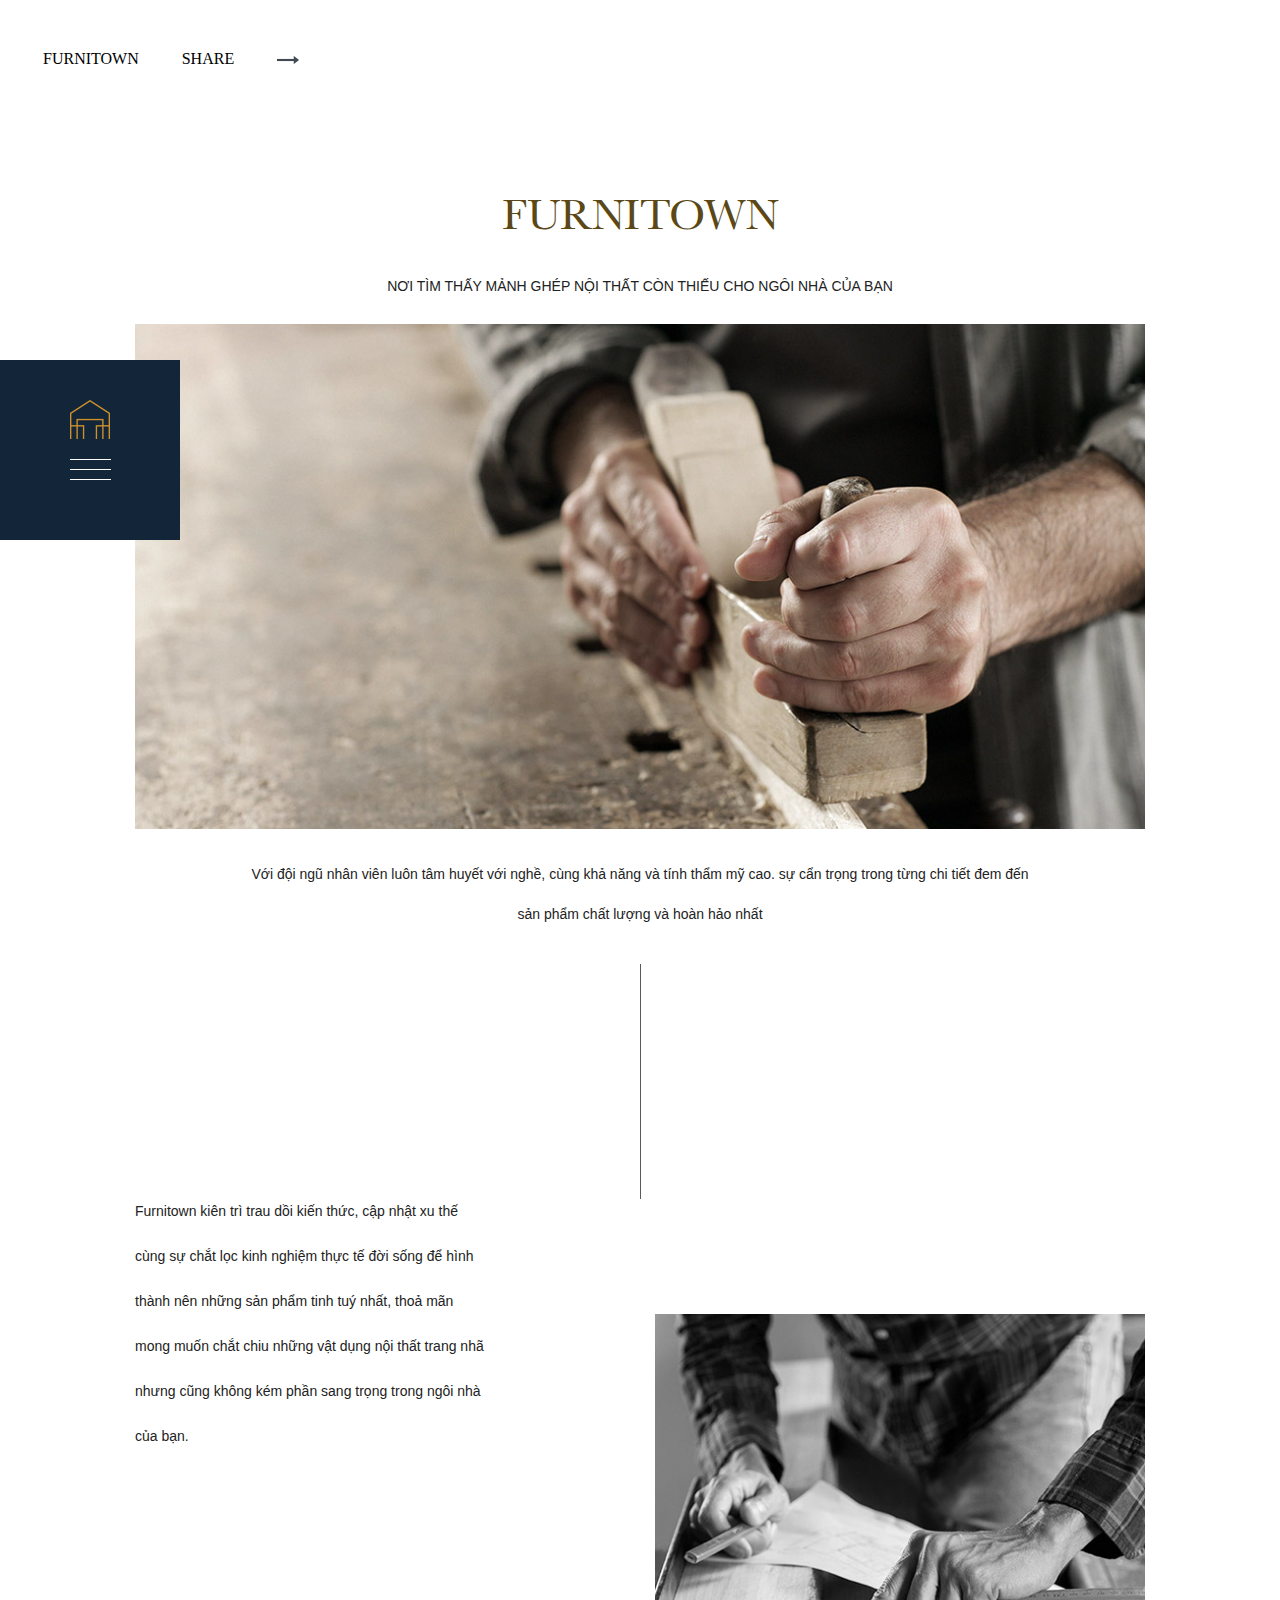
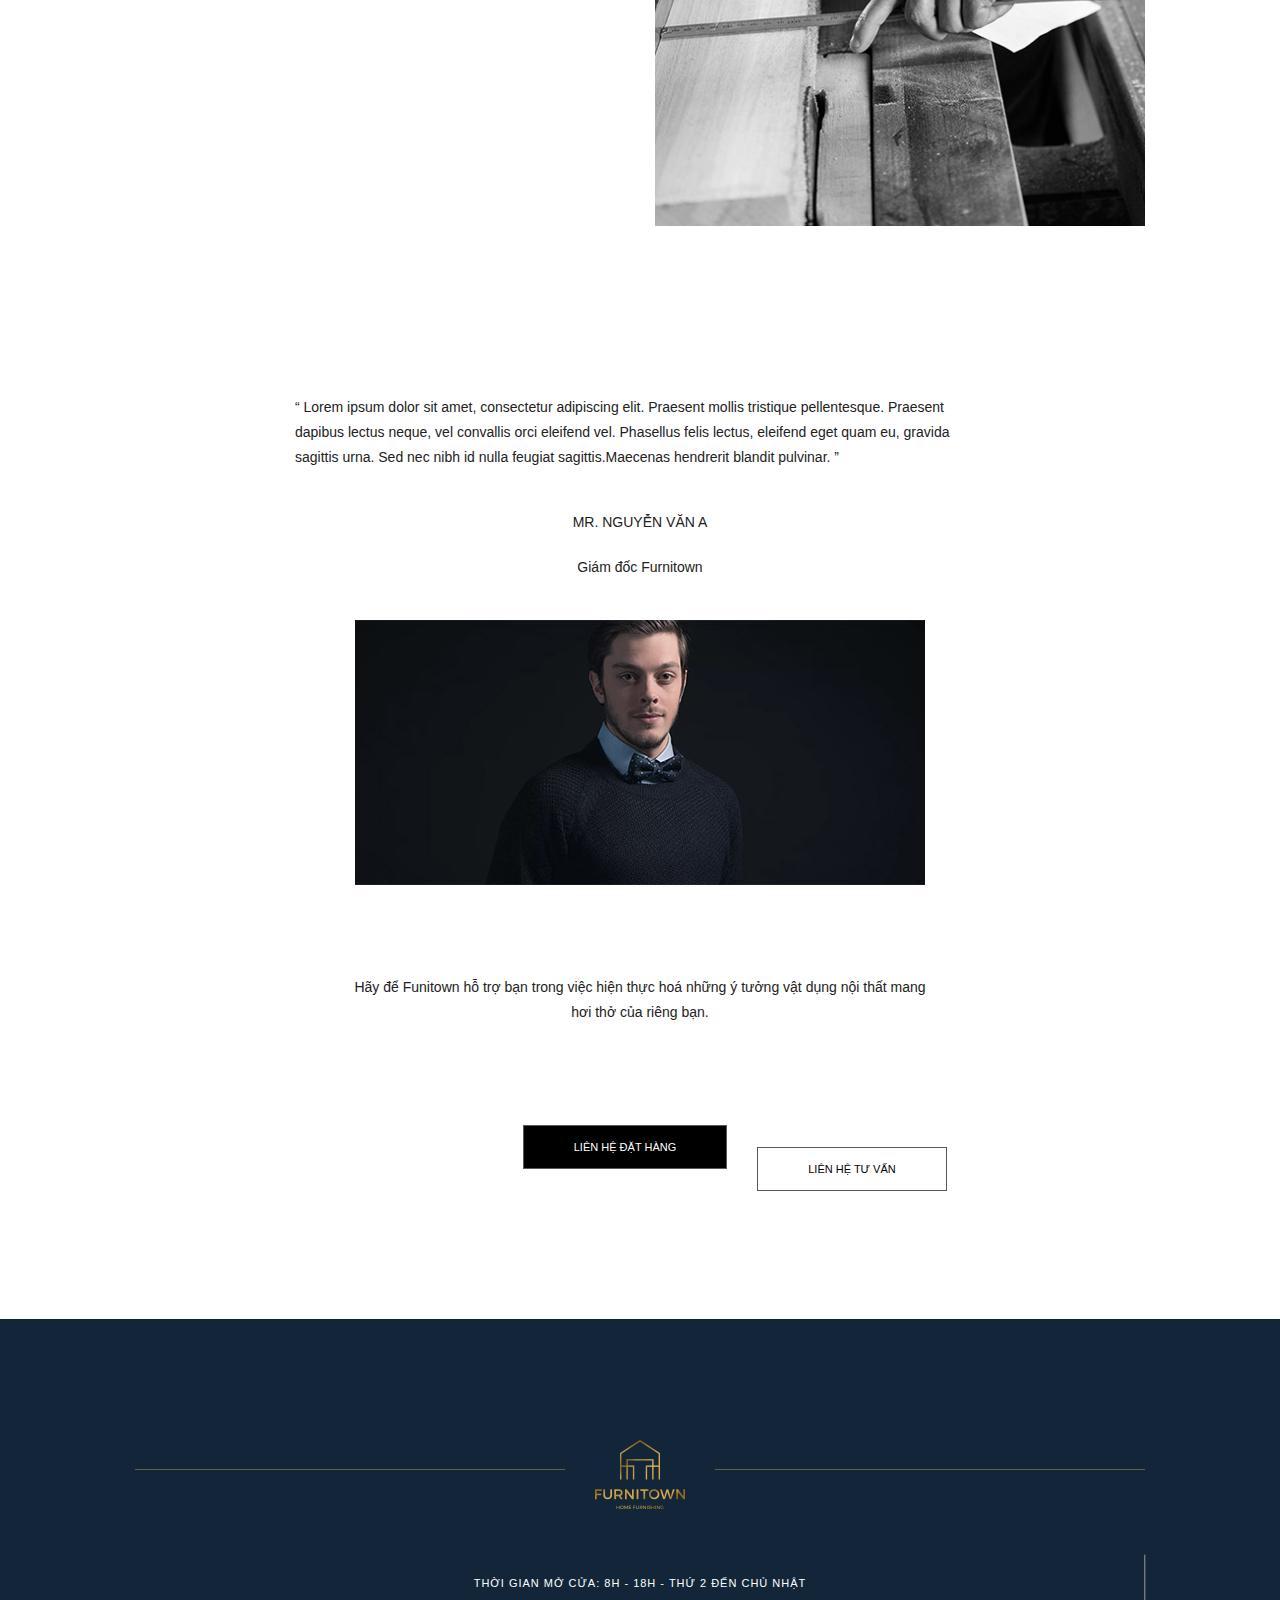
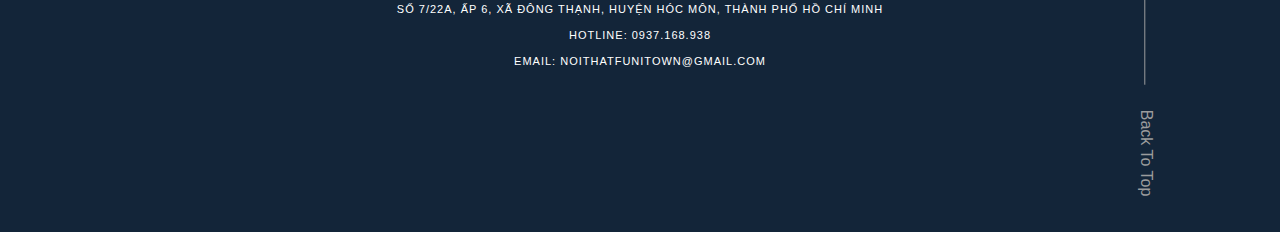
==== about.html @ db9461ba "done" ====
<!DOCTYPE html>
<html>

<head>
    <meta charset="UTF-8" />
    <meta name="viewport" content="width=device-width, initial-scale=1.0" />
    <meta http-equiv="X-UA-Compatible" content="IE=edge,chrome=1" />
    <title>Furnitown- About</title>
    <link rel="icon" href="favicon.ico">
    <meta name="title" content="" />
    <meta name="description" content="" />
    <!-- meta facebook -->
    <meta property="og:locale" content="vi" />
    <meta property="og:type" content="article" />
    <meta property="og:title" content="Trang chủ" />
    <meta property="og:description" content="" />
    <meta property="og:url" content="" />
    <meta property="og:site_name" content="" />
    <meta property="og:image" content="" />

    <link rel="stylesheet" href="dest/style.min.css">
    <link rel="stylesheet" href="dest/fonts.css">
</head>

<body>
    <header>
        <div class="header">
            <ul class="share">
                <li><a class="black" href="">Furnitown</a></li>
                <li><a class="black"  href="">Share</a></li>
                <li><a href=""><img width="22px" src="img/icon/arrow-right.png" alt=""></a></li>
            </ul>
            <nav class="menu_mobile">
                <ul>
                    <li class="item_menu"><a href=""><img src="img/icon/toggle_mb.png" alt=""></a></li>
                    <li class="item_menu"><a href="">menu</a></li>
                </ul>
                <div class="logo">
                    <img src="img/icon/logo_full_mb.png" alt="">
                </div>
            </nav>
        </div>
        <nav class="menu_scroll">
            <div class="container">
                <ul>
                    <li><a href="http://localhost:3000">Furnitown</a> </li>
                    <li><a href="http://localhost:3000/product.html">Sản phẩm</a> </li>
                    <li><a href="">Dịch vụ</a></li>
                    <li><a href=""><img src="/img/icon/logo_scroll.png" alt="" srcset=""></a>
                    </li>
                    <li><a href="">Dự án</a> </li>
                    <li><a href="">Tin tức</a> </li>
                    <li><a href="http://localhost:3000/contact.html">Liên hệ</a></li>
                </ul>
            </div>

        </nav>
    </header>
    <div class="btn__menu">
        <p >MENU</p>
        <div class="btn__menu__icon">
            <img src="img/icon/menu_home.png" alt="" srcset="">
            
            <img class="menu_full" src="img/icon/menu_full.png" alt="" srcset="">
            <img src="img/icon/toggel.png" alt="" srcset="">
        </div>
    </div>
    <nav class="menu">
        <div class="popup">
            <div class="header">
                <div class="row">
                    <div class="col-6"> <a href="">Furnitown</a></div>
                    <div class="col-4">
                        <ul>
                            <li>
                                <a href="">Follows</a>
                            </li>
                            <li>
                                <a href=""><img src="/img/icon/email.png" alt="" srcset=""></a>
                            </li>
                            <li>
                                <a href=""><img src="/img/icon/fb.png" alt="" srcset=""></a>
                            </li>
                        </ul>
                    </div>
                </div>
            </div>
            <div class="content">
                <div class="row">
                    <div class="col-4">
                        <div class="logo">
                            <a href="http://localhost:3000"><img src="/img/icon/logo_nav.png" alt="" srcset=""></a>
                            <div class="close"><img src="/img/icon/cancel.svg" alt="" srcset=""></div>
                        </div>
                    </div>
                    <div class="col-8">
                        <div class="menu__list">
                            <ul class="menu__list__item">
                                <li><a href="http://localhost:3000/about.html">Furnitown</a></li>
                                <li><a href="http://localhost:3000/product.html">Sản phẩm</a></li>
                                <li><a href="">Dịch vụ</a></li>
                                <li><a href="">Dự án</a></li>
                                <li><a href="http://localhost:3000/contact.html">Liên hệ</a></li>
                                <li><a href="">FAQS | Tin tức</a></li>
                            </ul>
                        </div>
                    </div>
                </div>
            </div>
        </div>
        
    </nav>
    <main class="about_page">
        <section class="about_header">
            <div class="container">
                <div class="about_item">
                    <h2>furnitown</h2>
                    <p>Nơi tìm thấy mảnh ghép nội thất còn thiếu cho ngôi nhà của bạn</p>
                    <img src="/img/about/about.jpg" alt="" srcset="">
                    <p class="text">Với đội ngũ nhân viên luôn tâm huyết với nghề, cùng khả năng và tính thẩm mỹ cao. sự cẩn trọng trong từng chi tiết đem đến sản phẩm chất lượng và hoàn hảo nhất</p>
                    <img class="line" src="img/about/line_about.png" alt="" srcset="">
                </div>
            </div>
           </section>
        <section class="about_boby">
            <div class="container">
                <div class="row">
                    <div class="col">
                        <div class="col__text">
                            <p>
                                Furnitown kiên trì trau dồi kiến thức,
                                cập nhật xu thế cùng sự chắt lọc kinh nghiệm 
                                thực tế đời sống để hình thành nên những sản phẩm tinh tuý nhất, thoả mãn mong muốn chắt chiu những vật dụng nội thất trang nhã nhưng cũng không kém phần sang trọng trong 
                                ngôi nhà của bạn.
                            </p>
                        </div>
                    </div>
                    <div class="col">
                        <div class="col__img">
                            <img src="/img/about/about_body.jpg" alt="" srcset="">
                        </div>
                    </div>
                </div>
                <div class="row_mb">
                    <div class="col__text">
                        <p>
                            Furnitown kiên trì trau dồi kiến thức,
                            cập nhật xu thế cùng sự chắt lọc kinh nghiệm 
                            thực tế đời sống để hình thành nên những sản phẩm tinh tuý nhất, thoả mãn mong muốn chắt chiu những vật dụng nội thất trang nhã nhưng cũng không kém phần sang trọng trong 
                            ngôi nhà của bạn.
                        </p>
                    </div>
                    <div class="col__img">
                        <img src="/img/about/about_body.jpg" alt="" srcset="">
                    </div>
                </div>
            </div>
        </section>
        <section class="about_footer">
            <div class="container">
                <div class="text">
               
                    <p>“ Lorem ipsum dolor sit amet, consectetur adipiscing elit. Praesent mollis tristique pellentesque. Praesent dapibus lectus neque, vel convallis orci eleifend vel. Phasellus felis lectus, eleifend eget quam eu, gravida sagittis urna. Sed nec nibh id nulla feugiat sagittis.Maecenas hendrerit blandit pulvinar. ” </p>
                    <p class="text_name">MR. NGUYỄN VĂN A </p>
                    <p>Giám đốc Furnitown</p>
                    <img src="/img/about/about_footer.jpg" alt="" srcset="">
                    <p class="text_last">
                        Hãy để Funitown hỗ trợ bạn trong việc hiện thực hoá những ý tưởng vật dụng 
                        nội thất mang hơi thở của riêng bạn.</p>
                </div>
                <div class="btn_contact">
                    <div class="btn_oder">
                        <p >Liên hệ đặt hàng</p>
                    </div>
                    <div class="btn_advisory">
                        <p>Liên hệ tư vấn</p>
                    </div>
                </div>
            </div>
           
        </section>
    </main>
    <div class="popup-box">
        <div class="box_wrap">
           <div class="box_wrap_header">
               <p>Liên hệ đặt hàng</p>
           </div>
           <div class="box_wrap_body">
               <p class="title_box" >Cách 1:</p>
               <p class="desp_box">Gọi điện đến số Hotline: <span class="text_cl--yellow">0937.168.656</span></p>
               <p  class="title_box">Cách 2:</p>
               <p class="desp_box">Trức tiếp đến xưởng tại địa chỉ số 7/22A, ấp 6, xã Đông Thạnh, huyện Hốc Môn, thành phố Hồ Chí Minh</p>
               <p>Email: <span class="text_cl--yellow">dhnhan1999@gmail.com</span> </p>
           </div>
            <div class="close">x</div>
        </div>
  

   
    
</div>
    <footer>
        <div class="footer">
            <div class="container">
                <div class="content">
                    <div class="logo">
                        <img src="img/icon/logo_ft.png" alt="" srcset="">
                    </div>
                    <div class="text_street">
                        <p>Thời gian mở cửa: 8h - 18h - Thứ 2 đến Chủ nhật</p>
                        <p>Số 7/22A, Ấp 6, xã Đông Thạnh, huyện Hóc Môn, thành phố Hồ Chí Minh</p>
                        <p>Hotline: 0937.168.938</p>
                        <p>Email: noithatfunitown@gmail.com</p>
                    </div>
                    <div class="to_top">
                        <a href="">Back To Top</a>
                    </div>
                </div>

            </div>

        </div>

    </footer>
    <script type="text/javascript" src="dest/jsmain.min.js"></script>
    <script type="text/javascript" src="dest/main.js"></script>
</body>

</html>
---- dest/style.min.css ----
html,body,div,span,applet,object,iframe,h1,h2,h3,h4,h5,h6,p,blockquote,pre,a,abbr,acronym,address,big,cite,code,del,dfn,em,img,ins,kbd,q,s,samp,small,strike,strong,sub,sup,tt,var,b,u,i,center,dl,dt,dd,ol,ul,li,fieldset,form,label,legend,table,caption,tbody,tfoot,thead,tr,th,td,article,aside,canvas,details,embed,figure,figcaption,footer,header,hgroup,menu,nav,output,ruby,section,summary,time,mark,audio,video{margin:0;padding:0;border:0;font-size:100%;font:inherit;vertical-align:baseline}article,aside,details,figcaption,figure,footer,header,hgroup,menu,nav,section{display:block}body{line-height:1}ol,ul{list-style:none}blockquote,q{quotes:none}blockquote:before,blockquote:after,q:before,q:after{content:"";content:none}table{border-collapse:collapse;border-spacing:0}*::before,*::after{box-sizing:inherit}@-ms-viewport{width:device-width}*{-webkit-font-smoothing:antialiased;-moz-osx-font-smoothing:grayscale;font-smoothing:antialiased;text-rendering:optimizeLegibility;box-sizing:border-box;appearance:none;-moz-appearance:none;-webkit-appearance:none}html,body{width:100%;max-width:1920px;margin:auto;font-size:16px;font-family:arial;line-height:normal;color:#222;text-transform:none;background:#fff;behavior:smooth;position:relative}html::-webkit-scrollbar,body::-webkit-scrollbar{width:5px}html::-webkit-scrollbar-track,body::-webkit-scrollbar-track{background:#000}html::-webkit-scrollbar-thumb,body::-webkit-scrollbar-thumb{background:#ddd}html .container,body .container{width:100%;padding-right:15px;padding-left:15px;margin-right:auto;margin-left:auto}html .container-fluid,body .container-fluid{width:100%;padding-right:30px;padding-left:30px;margin-right:auto;margin-left:auto}html .row,body .row{display:-webkit-box;display:-ms-flexbox;display:flex;-ms-flex-wrap:wrap;flex-wrap:wrap;margin-right:-15px;margin-left:-15px}html .no-gutters,body .no-gutters{margin-right:0;margin-left:0}html .no-gap>.col,html .no-gap>[class*="col-"],body .no-gap>.col,body .no-gap>[class*="col-"]{padding-right:0;padding-left:0}@media (min-width: 576px){html .container,body .container{max-width:540px}}@media (min-width: 768px){html .container,body .container{max-width:720px}}@media (min-width: 992px){html .container,body .container{max-width:960px}}@media (min-width: 1200px){html .container,body .container{max-width:1040px}}html .mainwrapper,body .mainwrapper{width:100%;margin:auto}img{max-width:100%}.title{padding-bottom:30px}.text_cl--yellow{color:#b99746}.pd{padding-top:400px;margin-top:-400px}.bottom_menu{bottom:-120px}.top_menu{top:13%}.white{color:white}.black{color:#000}.btn__menu{z-index:10;background-color:#132539;width:180px;height:180px;position:absolute;top:50vh;transform:translateY(-50%);transition:0.5s}.btn__menu p{position:absolute;top:57%;margin-left:10px;font-size:12px;cursor:pointer;font-weight:bold;display:none}.btn__menu__icon{width:100%;height:100%;display:flex;flex-direction:column;align-items:center;justify-content:center}.btn__menu__icon>img{margin-bottom:20px}.btn__menu__icon .menu_full{display:none}.btn__menu:hover{background:#fff;transition:0.5s;width:205px;cursor:pointer}.btn__menu:hover p{display:block}.btn__menu:hover .btn__menu__icon>img{display:none}.btn__menu:hover .btn__menu__icon .menu_full{margin-left:30px;display:block}.textbox{max-width:525px;display:flex}.textbox_number{font-size:90px;color:#c48b2c;font-family:eb}.textbox_text{margin-left:20px;padding-top:40px}.textbox_text .title_main{font-size:18px;text-transform:uppercase;font-family:eb}.textbox_text .discription{font-size:12px;font-family:arial;line-height:20px}.list_item .product_list{display:grid;grid-template-columns:repeat(3, 1fr);grid-column-gap:20px}.list_item .product_list .product_list-item{max-width:320px;max-height:370px}.list_item .product_list .product_list-item .img a>img{transition:0.3s;transform:scale(1)}.list_item .product_list .product_list-item .img a>img:hover{transition:0.3s;transform:scale(1.03);filter:saturate(0%);-webkit-filter:saturate(0%);-moz-filter:saturate(0%)}.list_item .product_list .product_list-item .text{position:relative}.list_item .product_list .product_list-item .text .play_btn>img{cursor:pointer;width:80px;position:absolute;right:0;top:35px;transition:0.3s;transform:scale(1)}.list_item .product_list .product_list-item .text .play_btn>img:hover{color:red;transition:0.3s;transform:scale(1.02)}.product-item .title h3{font-weight:bold}.text{margin-top:30px}.text .title a{font-size:18px;font-family:Arial, Helvetica, sans-serif;color:#000;text-decoration:none}.text .price{font-family:arial;text-transform:uppercase;font-size:12px;margin-bottom:30px}.text a{text-decoration:none;font-size:12px;font-family:arial;font-weight:bold;color:#000;text-transform:uppercase}.btn_contact{display:flex;align-items:center;justify-content:center;margin-top:60px;margin-bottom:150px}.btn_contact .btn_oder{margin-right:15px}.btn_contact .btn_oder p{padding:15px 50px;border:1px solid #585958;color:#fff;font-size:11px;text-transform:uppercase;cursor:pointer;background:#000}.btn_contact .btn_advisory{margin-left:15px}.btn_contact .btn_advisory p{padding:15px 50px;border:1px solid #585958;color:#000;font-size:11px;text-transform:uppercase;text-decoration:none;background:#fff;position:absolute}.form-group{width:100%;display:flex;flex-direction:column}@media (max-width: 426px){.btn_contact{display:flex;align-items:center;justify-content:center;margin-top:50px;margin-bottom:100px}.btn_contact .btn_oder{margin-right:5px}.btn_contact .btn_oder a{padding:8px 20px;border:1px solid #585958;color:#fff;font-size:8px;text-transform:uppercase;text-decoration:none;background:#000}.btn_contact .btn_advisory{margin-left:5px}.btn_contact .btn_advisory a{padding:8px 20px;border:1px solid #585958;color:#000;font-size:8px;text-transform:uppercase;text-decoration:none;background:#fff}}.product-item .cover{width:100%;height:100%;position:relative}.product-item .cover .show{width:100%;height:100%;top:0;left:0;bottom:0;right:0;background:#785f26f0;position:absolute;display:flex;flex-direction:column;align-items:center;justify-content:center;align-self:center;opacity:0;pointer-events:none;transform:scaleY(0);transition:0.5s;transform-origin:bottom}.product-item .cover .show>img{margin-bottom:10px}.product-item .cover .show>p{color:#fff;margin-bottom:40px}.product-item .cover .show>a{color:#fff;text-decoration:none;text-transform:uppercase;display:flex;justify-content:center;align-self:center}.product-item .cover .show>a img{margin-left:5px}.product-item:hover .show{opacity:1;pointer-events:auto;transform:scaleX(1);transition:0.5s;transform-origin:bottom;overflow:hidden}.popup-box{z-index:1000;display:none;position:fixed;background:#000000b5;top:50%;left:50%;transform:translate(-50%, -50%);width:100vw;height:100vh;justify-content:center;align-items:center}.popup-box .box_wrap{background:#fff;position:relative;height:100%;width:100%;max-width:350px;max-height:220px}.popup-box .box_wrap_header{margin-top:20px;text-align:center}.popup-box .box_wrap_header p{font-size:24px}.popup-box .box_wrap_body{padding-left:10px}.popup-box .box_wrap_body .title_box{font-weight:bold;margin-bottom:5px}.popup-box .box_wrap_body .desp_box{font-size:14px;text-align:center;margin-bottom:10px;max-width:290px}.popup-box .box_wrap .close{position:absolute;right:0;top:0;border-radius:100px;cursor:pointer;font-size:20px;width:50px;height:50px;background:#fff;font-weight:bold;display:flex;align-items:center;justify-content:center}.flickity-enabled{position:relative}.flickity-enabled:focus{outline:none}.flickity-viewport{overflow:hidden;position:relative;height:100%}.flickity-slider{position:absolute;width:100%;height:100%}.flickity-enabled.is-draggable{-webkit-tap-highlight-color:transparent;-webkit-user-select:none;-moz-user-select:none;-ms-user-select:none;user-select:none}.flickity-enabled.is-draggable .flickity-viewport{cursor:move;cursor:-webkit-grab;cursor:grab}.flickity-enabled.is-draggable .flickity-viewport.is-pointer-down{cursor:-webkit-grabbing;cursor:grabbing}.flickity-button{position:absolute;background:rgba(255,255,255,0.75);border:none;color:#333}.flickity-button:hover{background:white;cursor:pointer}.flickity-button:focus{outline:none;box-shadow:0 0 0 5px #19F}.flickity-button:active{opacity:0.6}.flickity-button:disabled{opacity:0.3;cursor:auto;pointer-events:none}.flickity-button-icon{fill:currentColor}.flickity-prev-next-button{top:50%;width:44px;height:44px;border-radius:50%;transform:translateY(-50%)}.flickity-prev-next-button.previous{left:10px}.flickity-prev-next-button.next{right:10px}.flickity-rtl .flickity-prev-next-button.previous{left:auto;right:10px}.flickity-rtl .flickity-prev-next-button.next{right:auto;left:10px}.flickity-prev-next-button .flickity-button-icon{position:absolute;left:20%;top:20%;width:60%;height:60%}.flickity-page-dots{position:absolute;width:100%;bottom:-25px;padding:0;margin:0;list-style:none;text-align:center;line-height:1}.flickity-rtl .flickity-page-dots{direction:rtl}.flickity-page-dots .dot{width:10px;height:10px;margin:0 8px;background:#000;border-radius:50%;opacity:0.25;cursor:pointer}.flickity-page-dots .dot.is-selected{opacity:1}.pswp__button{width:44px;height:44px;position:relative;background:none;cursor:pointer;overflow:visible;-webkit-appearance:none;display:block;border:0;padding:0;margin:0;float:right;opacity:0.75;-webkit-transition:opacity 0.2s;transition:opacity 0.2s;-webkit-box-shadow:none;box-shadow:none}.pswp__button:focus,.pswp__button:hover{opacity:1}.pswp__button:active{outline:none;opacity:0.9}.pswp__button::-moz-focus-inner{padding:0;border:0}.pswp__ui--over-close .pswp__button--close{opacity:1}.pswp__button,.pswp__button--arrow--left:before,.pswp__button--arrow--right:before{background:url(../img/default-skin.png) 0 0 no-repeat;background-size:264px 88px;width:44px;height:44px}@media (-webkit-min-device-pixel-ratio: 1.1), (-webkit-min-device-pixel-ratio: 1.09375), (min-resolution: 105dpi), (min-resolution: 1.1dppx){.pswp--svg .pswp__button,.pswp--svg .pswp__button--arrow--left:before,.pswp--svg .pswp__button--arrow--right:before{background-image:url(../img/default-skin.svg)}.pswp--svg .pswp__button--arrow--left,.pswp--svg .pswp__button--arrow--right{background:none}}.pswp__button--close{background-position:0 -44px}.pswp__button--share{background-position:-44px -44px}.pswp__button--fs{display:none}.pswp--supports-fs .pswp__button--fs{display:block}.pswp--fs .pswp__button--fs{background-position:-44px 0}.pswp__button--zoom{display:none;background-position:-88px 0}.pswp--zoom-allowed .pswp__button--zoom{display:block}.pswp--zoomed-in .pswp__button--zoom{background-position:-132px 0}.pswp--touch .pswp__button--arrow--left,.pswp--touch .pswp__button--arrow--right{visibility:hidden}.pswp__button--arrow--left,.pswp__button--arrow--right{background:none;top:50%;margin-top:-50px;width:70px;height:100px;position:absolute}.pswp__button--arrow--left{left:0}.pswp__button--arrow--right{right:0}.pswp__button--arrow--left:before,.pswp__button--arrow--right:before{content:'';top:35px;background-color:rgba(0,0,0,0.3);height:30px;width:32px;position:absolute}.pswp__button--arrow--left:before{left:6px;background-position:-138px -44px}.pswp__button--arrow--right:before{right:6px;background-position:-94px -44px}.pswp__counter,.pswp__share-modal{-webkit-user-select:none;-moz-user-select:none;-ms-user-select:none;user-select:none}.pswp__share-modal{display:block;background:rgba(0,0,0,0.5);width:100%;height:100%;top:0;left:0;padding:10px;position:absolute;z-index:1600;opacity:0;-webkit-transition:opacity 0.25s ease-out;transition:opacity 0.25s ease-out;-webkit-backface-visibility:hidden;will-change:opacity}.pswp__share-modal--hidden{display:none}.pswp__share-tooltip{z-index:1620;position:absolute;background:#FFF;top:56px;border-radius:2px;display:block;width:auto;right:44px;-webkit-box-shadow:0 2px 5px rgba(0,0,0,0.25);box-shadow:0 2px 5px rgba(0,0,0,0.25);-webkit-transform:translateY(6px);-ms-transform:translateY(6px);transform:translateY(6px);-webkit-transition:-webkit-transform 0.25s;transition:transform 0.25s;-webkit-backface-visibility:hidden;will-change:transform}.pswp__share-tooltip a{display:block;padding:8px 12px;color:#000;text-decoration:none;font-size:14px;line-height:18px}.pswp__share-tooltip a:hover{text-decoration:none;color:#000}.pswp__share-tooltip a:first-child{border-radius:2px 2px 0 0}.pswp__share-tooltip a:last-child{border-radius:0 0 2px 2px}.pswp__share-modal--fade-in{opacity:1}.pswp__share-modal--fade-in .pswp__share-tooltip{-webkit-transform:translateY(0);-ms-transform:translateY(0);transform:translateY(0)}.pswp--touch .pswp__share-tooltip a{padding:16px 12px}a.pswp__share--facebook:before{content:'';display:block;width:0;height:0;position:absolute;top:-12px;right:15px;border:6px solid transparent;border-bottom-color:#FFF;-webkit-pointer-events:none;-moz-pointer-events:none;pointer-events:none}a.pswp__share--facebook:hover{background:#3E5C9A;color:#FFF}a.pswp__share--facebook:hover:before{border-bottom-color:#3E5C9A}a.pswp__share--twitter:hover{background:#55ACEE;color:#FFF}a.pswp__share--pinterest:hover{background:#CCC;color:#CE272D}a.pswp__share--download:hover{background:#DDD}.pswp__counter{position:absolute;left:0;top:0;height:44px;font-size:13px;line-height:44px;color:#FFF;opacity:0.75;padding:0 10px}.pswp__caption{position:absolute;left:0;bottom:0;width:100%;min-height:44px}.pswp__caption small{font-size:11px;color:#BBB}.pswp__caption__center{text-align:left;max-width:420px;margin:0 auto;font-size:13px;padding:10px;line-height:20px;color:#CCC}.pswp__caption--empty{display:none}.pswp__caption--fake{visibility:hidden}.pswp__preloader{width:44px;height:44px;position:absolute;top:0;left:50%;margin-left:-22px;opacity:0;-webkit-transition:opacity 0.25s ease-out;transition:opacity 0.25s ease-out;will-change:opacity;direction:ltr}.pswp__preloader__icn{width:20px;height:20px;margin:12px}.pswp__preloader--active{opacity:1}.pswp__preloader--active .pswp__preloader__icn{background:url(../img/preloader.gif) 0 0 no-repeat center}.pswp--css_animation .pswp__preloader--active{opacity:1}.pswp--css_animation .pswp__preloader--active .pswp__preloader__icn{-webkit-animation:clockwise 500ms linear infinite;animation:clockwise 500ms linear infinite}.pswp--css_animation .pswp__preloader--active .pswp__preloader__donut{-webkit-animation:donut-rotate 1000ms cubic-bezier(0.4, 0, 0.22, 1) infinite;animation:donut-rotate 1000ms cubic-bezier(0.4, 0, 0.22, 1) infinite}.pswp--css_animation .pswp__preloader__icn{background:none;opacity:0.75;width:14px;height:14px;position:absolute;left:50%;top:50%;transform:translate(-50%, -50%);margin:0}.pswp--css_animation .pswp__preloader__cut{position:relative;width:7px;height:14px;overflow:hidden}.pswp--css_animation .pswp__preloader__donut{-webkit-box-sizing:border-box;box-sizing:border-box;width:14px;height:14px;border:2px solid #FFF;border-radius:50%;border-left-color:transparent;border-bottom-color:transparent;position:absolute;top:0;left:0;background:none;margin:0}@media screen and (max-width: 1024px){.pswp__preloader{position:relative;left:auto;top:auto;margin:0;float:right}}@-webkit-keyframes clockwise{0%{-webkit-transform:rotate(0deg);transform:rotate(0deg)}100%{-webkit-transform:rotate(360deg);transform:rotate(360deg)}}@keyframes clockwise{0%{-webkit-transform:rotate(0deg);transform:rotate(0deg)}100%{-webkit-transform:rotate(360deg);transform:rotate(360deg)}}@-webkit-keyframes donut-rotate{0%{-webkit-transform:rotate(0);transform:rotate(0)}50%{-webkit-transform:rotate(-140deg);transform:rotate(-140deg)}100%{-webkit-transform:rotate(0);transform:rotate(0)}}@keyframes donut-rotate{0%{-webkit-transform:rotate(0);transform:rotate(0)}50%{-webkit-transform:rotate(-140deg);transform:rotate(-140deg)}100%{-webkit-transform:rotate(0);transform:rotate(0)}}.pswp__ui{-webkit-font-smoothing:auto;visibility:visible;opacity:1;z-index:1550}.pswp__top-bar{position:absolute;left:0;top:0;height:44px;width:100%}.pswp__caption,.pswp__top-bar,.pswp--has_mouse .pswp__button--arrow--left,.pswp--has_mouse .pswp__button--arrow--right{-webkit-backface-visibility:hidden;will-change:opacity;-webkit-transition:opacity 333ms cubic-bezier(0.4, 0, 0.22, 1);transition:opacity 333ms cubic-bezier(0.4, 0, 0.22, 1)}.pswp--has_mouse .pswp__button--arrow--left,.pswp--has_mouse .pswp__button--arrow--right{visibility:visible}.pswp__top-bar,.pswp__caption{background-color:rgba(0,0,0,0.5)}.pswp__ui--fit .pswp__top-bar,.pswp__ui--fit .pswp__caption{background-color:rgba(0,0,0,0.3)}.pswp__ui--idle .pswp__top-bar{opacity:0}.pswp__ui--idle .pswp__button--arrow--left,.pswp__ui--idle .pswp__button--arrow--right{opacity:0}.pswp__ui--hidden .pswp__top-bar,.pswp__ui--hidden .pswp__caption,.pswp__ui--hidden .pswp__button--arrow--left,.pswp__ui--hidden .pswp__button--arrow--right{opacity:0.001}.pswp__ui--one-slide .pswp__button--arrow--left,.pswp__ui--one-slide .pswp__button--arrow--right,.pswp__ui--one-slide .pswp__counter{display:none}.pswp__element--disabled{display:none !important}.pswp--minimal--dark .pswp__top-bar{background:none}.pswp{display:none;position:absolute;width:100%;height:100%;left:0;top:0;overflow:hidden;-ms-touch-action:none;touch-action:none;z-index:1500;-webkit-text-size-adjust:100%;-webkit-backface-visibility:hidden;outline:none}.pswp *{-webkit-box-sizing:border-box;box-sizing:border-box}.pswp img{max-width:none}.pswp--animate_opacity{opacity:0.001;will-change:opacity;-webkit-transition:opacity 333ms cubic-bezier(0.4, 0, 0.22, 1);transition:opacity 333ms cubic-bezier(0.4, 0, 0.22, 1)}.pswp--open{display:block}.pswp--zoom-allowed .pswp__img{cursor:-webkit-zoom-in;cursor:-moz-zoom-in;cursor:zoom-in}.pswp--zoomed-in .pswp__img{cursor:-webkit-grab;cursor:-moz-grab;cursor:grab}.pswp--dragging .pswp__img{cursor:-webkit-grabbing;cursor:-moz-grabbing;cursor:grabbing}.pswp__bg{position:absolute;left:0;top:0;width:100%;height:100%;background:#000;opacity:0;-webkit-transform:translateZ(0);transform:translateZ(0);-webkit-backface-visibility:hidden;will-change:opacity}.pswp__scroll-wrap{position:absolute;left:0;top:0;width:100%;height:100%;overflow:hidden}.pswp__container,.pswp__zoom-wrap{-ms-touch-action:none;touch-action:none;position:absolute;left:0;right:0;top:0;bottom:0}.pswp__container,.pswp__img{-webkit-user-select:none;-moz-user-select:none;-ms-user-select:none;user-select:none;-webkit-tap-highlight-color:transparent;-webkit-touch-callout:none}.pswp__zoom-wrap{position:absolute;width:100%;-webkit-transform-origin:left top;-ms-transform-origin:left top;transform-origin:left top;-webkit-transition:-webkit-transform 333ms cubic-bezier(0.4, 0, 0.22, 1);transition:transform 333ms cubic-bezier(0.4, 0, 0.22, 1)}.pswp__bg{will-change:opacity;-webkit-transition:opacity 333ms cubic-bezier(0.4, 0, 0.22, 1);transition:opacity 333ms cubic-bezier(0.4, 0, 0.22, 1)}.pswp--animated-in .pswp__bg,.pswp--animated-in .pswp__zoom-wrap{-webkit-transition:none;transition:none}.pswp__container,.pswp__zoom-wrap{-webkit-backface-visibility:hidden}.pswp__item{position:absolute;left:0;right:0;top:0;bottom:0;overflow:hidden}.pswp__img{position:absolute;width:auto;height:auto;top:0;left:0}.pswp__img--placeholder{-webkit-backface-visibility:hidden}.pswp__img--placeholder--blank{background:#222}.pswp--ie .pswp__img{width:100% !important;height:auto !important;left:0;top:0}.pswp__error-msg{position:absolute;left:0;top:50%;width:100%;text-align:center;font-size:14px;line-height:16px;margin-top:-8px;color:#CCC}.pswp__error-msg a{color:#CCC;text-decoration:underline}.col-1,.col-2,.col-3,.col-4,.col-5,.col-6,.col-7,.col-8,.col-9,.col-10,.col-11,.col-12,.col,.col-auto,.col-sm-1,.col-sm-2,.col-sm-3,.col-sm-4,.col-sm-5,.col-sm-6,.col-sm-7,.col-sm-8,.col-sm-9,.col-sm-10,.col-sm-11,.col-sm-12,.col-sm,.col-sm-auto,.col-md-1,.col-md-2,.col-md-3,.col-md-4,.col-md-5,.col-md-6,.col-md-7,.col-md-8,.col-md-9,.col-md-10,.col-md-11,.col-md-12,.col-md,.col-md-auto,.col-lg-1,.col-lg-2,.col-lg-3,.col-lg-4,.col-lg-5,.col-lg-6,.col-lg-7,.col-lg-8,.col-lg-9,.col-lg-10,.col-lg-11,.col-lg-12,.col-lg,.col-lg-auto,.col-xl-1,.col-xl-2,.col-xl-3,.col-xl-4,.col-xl-5,.col-xl-6,.col-xl-7,.col-xl-8,.col-xl-9,.col-xl-10,.col-xl-11,.col-xl-12,.col-xl,.col-xl-auto{position:relative;width:100%;min-height:1px;padding-right:15px;padding-left:15px}.col{-ms-flex-preferred-size:0;flex-basis:0;-webkit-box-flex:1;-ms-flex-positive:1;flex-grow:1;max-width:100%}.col-auto{-webkit-box-flex:0;-ms-flex:0 0 auto;flex:0 0 auto;width:auto;max-width:none}.col-1{-webkit-box-flex:0;-ms-flex:0 0 8.333333%;flex:0 0 8.333333%;max-width:8.333333%}.col-2{-webkit-box-flex:0;-ms-flex:0 0 16.666667%;flex:0 0 16.666667%;max-width:16.666667%}.col-3{-webkit-box-flex:0;-ms-flex:0 0 25%;flex:0 0 25%;max-width:25%}.col-4{-webkit-box-flex:0;-ms-flex:0 0 33.333333%;flex:0 0 33.333333%;max-width:33.333333%}.col-5{-webkit-box-flex:0;-ms-flex:0 0 41.666667%;flex:0 0 41.666667%;max-width:41.666667%}.col-6{-webkit-box-flex:0;-ms-flex:0 0 50%;flex:0 0 50%;max-width:50%}.col-7{-webkit-box-flex:0;-ms-flex:0 0 58.333333%;flex:0 0 58.333333%;max-width:58.333333%}.col-8{-webkit-box-flex:0;-ms-flex:0 0 66.666667%;flex:0 0 66.666667%;max-width:66.666667%}.col-9{-webkit-box-flex:0;-ms-flex:0 0 75%;flex:0 0 75%;max-width:75%}.col-10{-webkit-box-flex:0;-ms-flex:0 0 83.333333%;flex:0 0 83.333333%;max-width:83.333333%}.col-11{-webkit-box-flex:0;-ms-flex:0 0 91.666667%;flex:0 0 91.666667%;max-width:91.666667%}.col-12{-webkit-box-flex:0;-ms-flex:0 0 100%;flex:0 0 100%;max-width:100%}.order-first{-webkit-box-ordinal-group:0;-ms-flex-order:-1;order:-1}.order-last{-webkit-box-ordinal-group:14;-ms-flex-order:13;order:13}.order-0{-webkit-box-ordinal-group:1;-ms-flex-order:0;order:0}.order-1{-webkit-box-ordinal-group:2;-ms-flex-order:1;order:1}.order-2{-webkit-box-ordinal-group:3;-ms-flex-order:2;order:2}.order-3{-webkit-box-ordinal-group:4;-ms-flex-order:3;order:3}.order-4{-webkit-box-ordinal-group:5;-ms-flex-order:4;order:4}.order-5{-webkit-box-ordinal-group:6;-ms-flex-order:5;order:5}.order-6{-webkit-box-ordinal-group:7;-ms-flex-order:6;order:6}.order-7{-webkit-box-ordinal-group:8;-ms-flex-order:7;order:7}.order-8{-webkit-box-ordinal-group:9;-ms-flex-order:8;order:8}.order-9{-webkit-box-ordinal-group:10;-ms-flex-order:9;order:9}.order-10{-webkit-box-ordinal-group:11;-ms-flex-order:10;order:10}.order-11{-webkit-box-ordinal-group:12;-ms-flex-order:11;order:11}.order-12{-webkit-box-ordinal-group:13;-ms-flex-order:12;order:12}.offset-1{margin-left:8.333333%}.offset-2{margin-left:16.666667%}.offset-3{margin-left:25%}.offset-4{margin-left:33.333333%}.offset-5{margin-left:41.666667%}.offset-6{margin-left:50%}.offset-7{margin-left:58.333333%}.offset-8{margin-left:66.666667%}.offset-9{margin-left:75%}.offset-10{margin-left:83.333333%}.offset-11{margin-left:91.666667%}@media (min-width: 576px){.col-sm{-ms-flex-preferred-size:0;flex-basis:0;-webkit-box-flex:1;-ms-flex-positive:1;flex-grow:1;max-width:100%}.col-sm-auto{-webkit-box-flex:0;-ms-flex:0 0 auto;flex:0 0 auto;width:auto;max-width:none}.col-sm-1{-webkit-box-flex:0;-ms-flex:0 0 8.333333%;flex:0 0 8.333333%;max-width:8.333333%}.col-sm-2{-webkit-box-flex:0;-ms-flex:0 0 16.666667%;flex:0 0 16.666667%;max-width:16.666667%}.col-sm-3{-webkit-box-flex:0;-ms-flex:0 0 25%;flex:0 0 25%;max-width:25%}.col-sm-4{-webkit-box-flex:0;-ms-flex:0 0 33.333333%;flex:0 0 33.333333%;max-width:33.333333%}.col-sm-5{-webkit-box-flex:0;-ms-flex:0 0 41.666667%;flex:0 0 41.666667%;max-width:41.666667%}.col-sm-6{-webkit-box-flex:0;-ms-flex:0 0 50%;flex:0 0 50%;max-width:50%}.col-sm-7{-webkit-box-flex:0;-ms-flex:0 0 58.333333%;flex:0 0 58.333333%;max-width:58.333333%}.col-sm-8{-webkit-box-flex:0;-ms-flex:0 0 66.666667%;flex:0 0 66.666667%;max-width:66.666667%}.col-sm-9{-webkit-box-flex:0;-ms-flex:0 0 75%;flex:0 0 75%;max-width:75%}.col-sm-10{-webkit-box-flex:0;-ms-flex:0 0 83.333333%;flex:0 0 83.333333%;max-width:83.333333%}.col-sm-11{-webkit-box-flex:0;-ms-flex:0 0 91.666667%;flex:0 0 91.666667%;max-width:91.666667%}.col-sm-12{-webkit-box-flex:0;-ms-flex:0 0 100%;flex:0 0 100%;max-width:100%}.order-sm-first{-webkit-box-ordinal-group:0;-ms-flex-order:-1;order:-1}.order-sm-last{-webkit-box-ordinal-group:14;-ms-flex-order:13;order:13}.order-sm-0{-webkit-box-ordinal-group:1;-ms-flex-order:0;order:0}.order-sm-1{-webkit-box-ordinal-group:2;-ms-flex-order:1;order:1}.order-sm-2{-webkit-box-ordinal-group:3;-ms-flex-order:2;order:2}.order-sm-3{-webkit-box-ordinal-group:4;-ms-flex-order:3;order:3}.order-sm-4{-webkit-box-ordinal-group:5;-ms-flex-order:4;order:4}.order-sm-5{-webkit-box-ordinal-group:6;-ms-flex-order:5;order:5}.order-sm-6{-webkit-box-ordinal-group:7;-ms-flex-order:6;order:6}.order-sm-7{-webkit-box-ordinal-group:8;-ms-flex-order:7;order:7}.order-sm-8{-webkit-box-ordinal-group:9;-ms-flex-order:8;order:8}.order-sm-9{-webkit-box-ordinal-group:10;-ms-flex-order:9;order:9}.order-sm-10{-webkit-box-ordinal-group:11;-ms-flex-order:10;order:10}.order-sm-11{-webkit-box-ordinal-group:12;-ms-flex-order:11;order:11}.order-sm-12{-webkit-box-ordinal-group:13;-ms-flex-order:12;order:12}.offset-sm-0{margin-left:0}.offset-sm-1{margin-left:8.333333%}.offset-sm-2{margin-left:16.666667%}.offset-sm-3{margin-left:25%}.offset-sm-4{margin-left:33.333333%}.offset-sm-5{margin-left:41.666667%}.offset-sm-6{margin-left:50%}.offset-sm-7{margin-left:58.333333%}.offset-sm-8{margin-left:66.666667%}.offset-sm-9{margin-left:75%}.offset-sm-10{margin-left:83.333333%}.offset-sm-11{margin-left:91.666667%}}@media (min-width: 768px){.col-md{-ms-flex-preferred-size:0;flex-basis:0;-webkit-box-flex:1;-ms-flex-positive:1;flex-grow:1;max-width:100%}.col-md-auto{-webkit-box-flex:0;-ms-flex:0 0 auto;flex:0 0 auto;width:auto;max-width:none}.col-md-1{-webkit-box-flex:0;-ms-flex:0 0 8.333333%;flex:0 0 8.333333%;max-width:8.333333%}.col-md-2{-webkit-box-flex:0;-ms-flex:0 0 16.666667%;flex:0 0 16.666667%;max-width:16.666667%}.col-md-3{-webkit-box-flex:0;-ms-flex:0 0 25%;flex:0 0 25%;max-width:25%}.col-md-4{-webkit-box-flex:0;-ms-flex:0 0 33.333333%;flex:0 0 33.333333%;max-width:33.333333%}.col-md-5{-webkit-box-flex:0;-ms-flex:0 0 41.666667%;flex:0 0 41.666667%;max-width:41.666667%}.col-md-6{-webkit-box-flex:0;-ms-flex:0 0 50%;flex:0 0 50%;max-width:50%}.col-md-7{-webkit-box-flex:0;-ms-flex:0 0 58.333333%;flex:0 0 58.333333%;max-width:58.333333%}.col-md-8{-webkit-box-flex:0;-ms-flex:0 0 66.666667%;flex:0 0 66.666667%;max-width:66.666667%}.col-md-9{-webkit-box-flex:0;-ms-flex:0 0 75%;flex:0 0 75%;max-width:75%}.col-md-10{-webkit-box-flex:0;-ms-flex:0 0 83.333333%;flex:0 0 83.333333%;max-width:83.333333%}.col-md-11{-webkit-box-flex:0;-ms-flex:0 0 91.666667%;flex:0 0 91.666667%;max-width:91.666667%}.col-md-12{-webkit-box-flex:0;-ms-flex:0 0 100%;flex:0 0 100%;max-width:100%}.order-md-first{-webkit-box-ordinal-group:0;-ms-flex-order:-1;order:-1}.order-md-last{-webkit-box-ordinal-group:14;-ms-flex-order:13;order:13}.order-md-0{-webkit-box-ordinal-group:1;-ms-flex-order:0;order:0}.order-md-1{-webkit-box-ordinal-group:2;-ms-flex-order:1;order:1}.order-md-2{-webkit-box-ordinal-group:3;-ms-flex-order:2;order:2}.order-md-3{-webkit-box-ordinal-group:4;-ms-flex-order:3;order:3}.order-md-4{-webkit-box-ordinal-group:5;-ms-flex-order:4;order:4}.order-md-5{-webkit-box-ordinal-group:6;-ms-flex-order:5;order:5}.order-md-6{-webkit-box-ordinal-group:7;-ms-flex-order:6;order:6}.order-md-7{-webkit-box-ordinal-group:8;-ms-flex-order:7;order:7}.order-md-8{-webkit-box-ordinal-group:9;-ms-flex-order:8;order:8}.order-md-9{-webkit-box-ordinal-group:10;-ms-flex-order:9;order:9}.order-md-10{-webkit-box-ordinal-group:11;-ms-flex-order:10;order:10}.order-md-11{-webkit-box-ordinal-group:12;-ms-flex-order:11;order:11}.order-md-12{-webkit-box-ordinal-group:13;-ms-flex-order:12;order:12}.offset-md-0{margin-left:0}.offset-md-1{margin-left:8.333333%}.offset-md-2{margin-left:16.666667%}.offset-md-3{margin-left:25%}.offset-md-4{margin-left:33.333333%}.offset-md-5{margin-left:41.666667%}.offset-md-6{margin-left:50%}.offset-md-7{margin-left:58.333333%}.offset-md-8{margin-left:66.666667%}.offset-md-9{margin-left:75%}.offset-md-10{margin-left:83.333333%}.offset-md-11{margin-left:91.666667%}}@media (min-width: 992px){.col-lg{-ms-flex-preferred-size:0;flex-basis:0;-webkit-box-flex:1;-ms-flex-positive:1;flex-grow:1;max-width:100%}.col-lg-auto{-webkit-box-flex:0;-ms-flex:0 0 auto;flex:0 0 auto;width:auto;max-width:none}.col-lg-1{-webkit-box-flex:0;-ms-flex:0 0 8.333333%;flex:0 0 8.333333%;max-width:8.333333%}.col-lg-2{-webkit-box-flex:0;-ms-flex:0 0 16.666667%;flex:0 0 16.666667%;max-width:16.666667%}.col-lg-3{-webkit-box-flex:0;-ms-flex:0 0 25%;flex:0 0 25%;max-width:25%}.col-lg-4{-webkit-box-flex:0;-ms-flex:0 0 33.333333%;flex:0 0 33.333333%;max-width:33.333333%}.col-lg-5{-webkit-box-flex:0;-ms-flex:0 0 41.666667%;flex:0 0 41.666667%;max-width:41.666667%}.col-lg-6{-webkit-box-flex:0;-ms-flex:0 0 50%;flex:0 0 50%;max-width:50%}.col-lg-7{-webkit-box-flex:0;-ms-flex:0 0 58.333333%;flex:0 0 58.333333%;max-width:58.333333%}.col-lg-8{-webkit-box-flex:0;-ms-flex:0 0 66.666667%;flex:0 0 66.666667%;max-width:66.666667%}.col-lg-9{-webkit-box-flex:0;-ms-flex:0 0 75%;flex:0 0 75%;max-width:75%}.col-lg-10{-webkit-box-flex:0;-ms-flex:0 0 83.333333%;flex:0 0 83.333333%;max-width:83.333333%}.col-lg-11{-webkit-box-flex:0;-ms-flex:0 0 91.666667%;flex:0 0 91.666667%;max-width:91.666667%}.col-lg-12{-webkit-box-flex:0;-ms-flex:0 0 100%;flex:0 0 100%;max-width:100%}.order-lg-first{-webkit-box-ordinal-group:0;-ms-flex-order:-1;order:-1}.order-lg-last{-webkit-box-ordinal-group:14;-ms-flex-order:13;order:13}.order-lg-0{-webkit-box-ordinal-group:1;-ms-flex-order:0;order:0}.order-lg-1{-webkit-box-ordinal-group:2;-ms-flex-order:1;order:1}.order-lg-2{-webkit-box-ordinal-group:3;-ms-flex-order:2;order:2}.order-lg-3{-webkit-box-ordinal-group:4;-ms-flex-order:3;order:3}.order-lg-4{-webkit-box-ordinal-group:5;-ms-flex-order:4;order:4}.order-lg-5{-webkit-box-ordinal-group:6;-ms-flex-order:5;order:5}.order-lg-6{-webkit-box-ordinal-group:7;-ms-flex-order:6;order:6}.order-lg-7{-webkit-box-ordinal-group:8;-ms-flex-order:7;order:7}.order-lg-8{-webkit-box-ordinal-group:9;-ms-flex-order:8;order:8}.order-lg-9{-webkit-box-ordinal-group:10;-ms-flex-order:9;order:9}.order-lg-10{-webkit-box-ordinal-group:11;-ms-flex-order:10;order:10}.order-lg-11{-webkit-box-ordinal-group:12;-ms-flex-order:11;order:11}.order-lg-12{-webkit-box-ordinal-group:13;-ms-flex-order:12;order:12}.offset-lg-0{margin-left:0}.offset-lg-1{margin-left:8.333333%}.offset-lg-2{margin-left:16.666667%}.offset-lg-3{margin-left:25%}.offset-lg-4{margin-left:33.333333%}.offset-lg-5{margin-left:41.666667%}.offset-lg-6{margin-left:50%}.offset-lg-7{margin-left:58.333333%}.offset-lg-8{margin-left:66.666667%}.offset-lg-9{margin-left:75%}.offset-lg-10{margin-left:83.333333%}.offset-lg-11{margin-left:91.666667%}}@media (min-width: 1200px){.col-xl{-ms-flex-preferred-size:0;flex-basis:0;-webkit-box-flex:1;-ms-flex-positive:1;flex-grow:1;max-width:100%}.col-xl-auto{-webkit-box-flex:0;-ms-flex:0 0 auto;flex:0 0 auto;width:auto;max-width:none}.col-xl-1{-webkit-box-flex:0;-ms-flex:0 0 8.333333%;flex:0 0 8.333333%;max-width:8.333333%}.col-xl-2{-webkit-box-flex:0;-ms-flex:0 0 16.666667%;flex:0 0 16.666667%;max-width:16.666667%}.col-xl-3{-webkit-box-flex:0;-ms-flex:0 0 25%;flex:0 0 25%;max-width:25%}.col-xl-4{-webkit-box-flex:0;-ms-flex:0 0 33.333333%;flex:0 0 33.333333%;max-width:33.333333%}.col-xl-5{-webkit-box-flex:0;-ms-flex:0 0 41.666667%;flex:0 0 41.666667%;max-width:41.666667%}.col-xl-6{-webkit-box-flex:0;-ms-flex:0 0 50%;flex:0 0 50%;max-width:50%}.col-xl-7{-webkit-box-flex:0;-ms-flex:0 0 58.333333%;flex:0 0 58.333333%;max-width:58.333333%}.col-xl-8{-webkit-box-flex:0;-ms-flex:0 0 66.666667%;flex:0 0 66.666667%;max-width:66.666667%}.col-xl-9{-webkit-box-flex:0;-ms-flex:0 0 75%;flex:0 0 75%;max-width:75%}.col-xl-10{-webkit-box-flex:0;-ms-flex:0 0 83.333333%;flex:0 0 83.333333%;max-width:83.333333%}.col-xl-11{-webkit-box-flex:0;-ms-flex:0 0 91.666667%;flex:0 0 91.666667%;max-width:91.666667%}.col-xl-12{-webkit-box-flex:0;-ms-flex:0 0 100%;flex:0 0 100%;max-width:100%}.order-xl-first{-webkit-box-ordinal-group:0;-ms-flex-order:-1;order:-1}.order-xl-last{-webkit-box-ordinal-group:14;-ms-flex-order:13;order:13}.order-xl-0{-webkit-box-ordinal-group:1;-ms-flex-order:0;order:0}.order-xl-1{-webkit-box-ordinal-group:2;-ms-flex-order:1;order:1}.order-xl-2{-webkit-box-ordinal-group:3;-ms-flex-order:2;order:2}.order-xl-3{-webkit-box-ordinal-group:4;-ms-flex-order:3;order:3}.order-xl-4{-webkit-box-ordinal-group:5;-ms-flex-order:4;order:4}.order-xl-5{-webkit-box-ordinal-group:6;-ms-flex-order:5;order:5}.order-xl-6{-webkit-box-ordinal-group:7;-ms-flex-order:6;order:6}.order-xl-7{-webkit-box-ordinal-group:8;-ms-flex-order:7;order:7}.order-xl-8{-webkit-box-ordinal-group:9;-ms-flex-order:8;order:8}.order-xl-9{-webkit-box-ordinal-group:10;-ms-flex-order:9;order:9}.order-xl-10{-webkit-box-ordinal-group:11;-ms-flex-order:10;order:10}.order-xl-11{-webkit-box-ordinal-group:12;-ms-flex-order:11;order:11}.order-xl-12{-webkit-box-ordinal-group:13;-ms-flex-order:12;order:12}.offset-xl-0{margin-left:0}.offset-xl-1{margin-left:8.333333%}.offset-xl-2{margin-left:16.666667%}.offset-xl-3{margin-left:25%}.offset-xl-4{margin-left:33.333333%}.offset-xl-5{margin-left:41.666667%}.offset-xl-6{margin-left:50%}.offset-xl-7{margin-left:58.333333%}.offset-xl-8{margin-left:66.666667%}.offset-xl-9{margin-left:75%}.offset-xl-10{margin-left:83.333333%}.offset-xl-11{margin-left:91.666667%}}.d-none{display:none !important}.d-inline{display:inline !important}.d-inline-block{display:inline-block !important}.d-block{display:block !important}.d-table{display:table !important}.d-table-row{display:table-row !important}.d-table-cell{display:table-cell !important}.d-flex{display:-webkit-box !important;display:-ms-flexbox !important;display:flex !important}.d-inline-flex{display:-webkit-inline-box !important;display:-ms-inline-flexbox !important;display:inline-flex !important}@media (min-width: 576px){.d-sm-none{display:none !important}.d-sm-inline{display:inline !important}.d-sm-inline-block{display:inline-block !important}.d-sm-block{display:block !important}.d-sm-table{display:table !important}.d-sm-table-row{display:table-row !important}.d-sm-table-cell{display:table-cell !important}.d-sm-flex{display:-webkit-box !important;display:-ms-flexbox !important;display:flex !important}.d-sm-inline-flex{display:-webkit-inline-box !important;display:-ms-inline-flexbox !important;display:inline-flex !important}}@media (min-width: 768px){.d-md-none{display:none !important}.d-md-inline{display:inline !important}.d-md-inline-block{display:inline-block !important}.d-md-block{display:block !important}.d-md-table{display:table !important}.d-md-table-row{display:table-row !important}.d-md-table-cell{display:table-cell !important}.d-md-flex{display:-webkit-box !important;display:-ms-flexbox !important;display:flex !important}.d-md-inline-flex{display:-webkit-inline-box !important;display:-ms-inline-flexbox !important;display:inline-flex !important}}@media (min-width: 992px){.d-lg-none{display:none !important}.d-lg-inline{display:inline !important}.d-lg-inline-block{display:inline-block !important}.d-lg-block{display:block !important}.d-lg-table{display:table !important}.d-lg-table-row{display:table-row !important}.d-lg-table-cell{display:table-cell !important}.d-lg-flex{display:-webkit-box !important;display:-ms-flexbox !important;display:flex !important}.d-lg-inline-flex{display:-webkit-inline-box !important;display:-ms-inline-flexbox !important;display:inline-flex !important}}@media (min-width: 1200px){.d-xl-none{display:none !important}.d-xl-inline{display:inline !important}.d-xl-inline-block{display:inline-block !important}.d-xl-block{display:block !important}.d-xl-table{display:table !important}.d-xl-table-row{display:table-row !important}.d-xl-table-cell{display:table-cell !important}.d-xl-flex{display:-webkit-box !important;display:-ms-flexbox !important;display:flex !important}.d-xl-inline-flex{display:-webkit-inline-box !important;display:-ms-inline-flexbox !important;display:inline-flex !important}}@media print{.d-print-none{display:none !important}.d-print-inline{display:inline !important}.d-print-inline-block{display:inline-block !important}.d-print-block{display:block !important}.d-print-table{display:table !important}.d-print-table-row{display:table-row !important}.d-print-table-cell{display:table-cell !important}.d-print-flex{display:-webkit-box !important;display:-ms-flexbox !important;display:flex !important}.d-print-inline-flex{display:-webkit-inline-box !important;display:-ms-inline-flexbox !important;display:inline-flex !important}}.flex-row{-webkit-box-orient:horizontal !important;-webkit-box-direction:normal !important;-ms-flex-direction:row !important;flex-direction:row !important}.flex-column{-webkit-box-orient:vertical !important;-webkit-box-direction:normal !important;-ms-flex-direction:column !important;flex-direction:column !important}.flex-row-reverse{-webkit-box-orient:horizontal !important;-webkit-box-direction:reverse !important;-ms-flex-direction:row-reverse !important;flex-direction:row-reverse !important}.flex-column-reverse{-webkit-box-orient:vertical !important;-webkit-box-direction:reverse !important;-ms-flex-direction:column-reverse !important;flex-direction:column-reverse !important}.flex-wrap{-ms-flex-wrap:wrap !important;flex-wrap:wrap !important}.flex-nowrap{-ms-flex-wrap:nowrap !important;flex-wrap:nowrap !important}.flex-wrap-reverse{-ms-flex-wrap:wrap-reverse !important;flex-wrap:wrap-reverse !important}.justify-content-start{-webkit-box-pack:start !important;-ms-flex-pack:start !important;justify-content:flex-start !important}.justify-content-end{-webkit-box-pack:end !important;-ms-flex-pack:end !important;justify-content:flex-end !important}.justify-content-center{-webkit-box-pack:center !important;-ms-flex-pack:center !important;justify-content:center !important}.justify-content-between{-webkit-box-pack:justify !important;-ms-flex-pack:justify !important;justify-content:space-between !important}.justify-content-around{-ms-flex-pack:distribute !important;justify-content:space-around !important}.align-items-start{-webkit-box-align:start !important;-ms-flex-align:start !important;align-items:flex-start !important}.align-items-end{-webkit-box-align:end !important;-ms-flex-align:end !important;align-items:flex-end !important}.align-items-center{-webkit-box-align:center !important;-ms-flex-align:center !important;align-items:center !important}.align-items-baseline{-webkit-box-align:baseline !important;-ms-flex-align:baseline !important;align-items:baseline !important}.align-items-stretch{-webkit-box-align:stretch !important;-ms-flex-align:stretch !important;align-items:stretch !important}.align-content-start{-ms-flex-line-pack:start !important;align-content:flex-start !important}.align-content-end{-ms-flex-line-pack:end !important;align-content:flex-end !important}.align-content-center{-ms-flex-line-pack:center !important;align-content:center !important}.align-content-between{-ms-flex-line-pack:justify !important;align-content:space-between !important}.align-content-around{-ms-flex-line-pack:distribute !important;align-content:space-around !important}.align-content-stretch{-ms-flex-line-pack:stretch !important;align-content:stretch !important}.align-self-auto{-ms-flex-item-align:auto !important;align-self:auto !important}.align-self-start{-ms-flex-item-align:start !important;align-self:flex-start !important}.align-self-end{-ms-flex-item-align:end !important;align-self:flex-end !important}.align-self-center{-ms-flex-item-align:center !important;align-self:center !important}.align-self-baseline{-ms-flex-item-align:baseline !important;align-self:baseline !important}.align-self-stretch{-ms-flex-item-align:stretch !important;align-self:stretch !important}@media (min-width: 576px){.flex-sm-row{-webkit-box-orient:horizontal !important;-webkit-box-direction:normal !important;-ms-flex-direction:row !important;flex-direction:row !important}.flex-sm-column{-webkit-box-orient:vertical !important;-webkit-box-direction:normal !important;-ms-flex-direction:column !important;flex-direction:column !important}.flex-sm-row-reverse{-webkit-box-orient:horizontal !important;-webkit-box-direction:reverse !important;-ms-flex-direction:row-reverse !important;flex-direction:row-reverse !important}.flex-sm-column-reverse{-webkit-box-orient:vertical !important;-webkit-box-direction:reverse !important;-ms-flex-direction:column-reverse !important;flex-direction:column-reverse !important}.flex-sm-wrap{-ms-flex-wrap:wrap !important;flex-wrap:wrap !important}.flex-sm-nowrap{-ms-flex-wrap:nowrap !important;flex-wrap:nowrap !important}.flex-sm-wrap-reverse{-ms-flex-wrap:wrap-reverse !important;flex-wrap:wrap-reverse !important}.justify-content-sm-start{-webkit-box-pack:start !important;-ms-flex-pack:start !important;justify-content:flex-start !important}.justify-content-sm-end{-webkit-box-pack:end !important;-ms-flex-pack:end !important;justify-content:flex-end !important}.justify-content-sm-center{-webkit-box-pack:center !important;-ms-flex-pack:center !important;justify-content:center !important}.justify-content-sm-between{-webkit-box-pack:justify !important;-ms-flex-pack:justify !important;justify-content:space-between !important}.justify-content-sm-around{-ms-flex-pack:distribute !important;justify-content:space-around !important}.align-items-sm-start{-webkit-box-align:start !important;-ms-flex-align:start !important;align-items:flex-start !important}.align-items-sm-end{-webkit-box-align:end !important;-ms-flex-align:end !important;align-items:flex-end !important}.align-items-sm-center{-webkit-box-align:center !important;-ms-flex-align:center !important;align-items:center !important}.align-items-sm-baseline{-webkit-box-align:baseline !important;-ms-flex-align:baseline !important;align-items:baseline !important}.align-items-sm-stretch{-webkit-box-align:stretch !important;-ms-flex-align:stretch !important;align-items:stretch !important}.align-content-sm-start{-ms-flex-line-pack:start !important;align-content:flex-start !important}.align-content-sm-end{-ms-flex-line-pack:end !important;align-content:flex-end !important}.align-content-sm-center{-ms-flex-line-pack:center !important;align-content:center !important}.align-content-sm-between{-ms-flex-line-pack:justify !important;align-content:space-between !important}.align-content-sm-around{-ms-flex-line-pack:distribute !important;align-content:space-around !important}.align-content-sm-stretch{-ms-flex-line-pack:stretch !important;align-content:stretch !important}.align-self-sm-auto{-ms-flex-item-align:auto !important;align-self:auto !important}.align-self-sm-start{-ms-flex-item-align:start !important;align-self:flex-start !important}.align-self-sm-end{-ms-flex-item-align:end !important;align-self:flex-end !important}.align-self-sm-center{-ms-flex-item-align:center !important;align-self:center !important}.align-self-sm-baseline{-ms-flex-item-align:baseline !important;align-self:baseline !important}.align-self-sm-stretch{-ms-flex-item-align:stretch !important;align-self:stretch !important}}@media (min-width: 768px){.flex-md-row{-webkit-box-orient:horizontal !important;-webkit-box-direction:normal !important;-ms-flex-direction:row !important;flex-direction:row !important}.flex-md-column{-webkit-box-orient:vertical !important;-webkit-box-direction:normal !important;-ms-flex-direction:column !important;flex-direction:column !important}.flex-md-row-reverse{-webkit-box-orient:horizontal !important;-webkit-box-direction:reverse !important;-ms-flex-direction:row-reverse !important;flex-direction:row-reverse !important}.flex-md-column-reverse{-webkit-box-orient:vertical !important;-webkit-box-direction:reverse !important;-ms-flex-direction:column-reverse !important;flex-direction:column-reverse !important}.flex-md-wrap{-ms-flex-wrap:wrap !important;flex-wrap:wrap !important}.flex-md-nowrap{-ms-flex-wrap:nowrap !important;flex-wrap:nowrap !important}.flex-md-wrap-reverse{-ms-flex-wrap:wrap-reverse !important;flex-wrap:wrap-reverse !important}.justify-content-md-start{-webkit-box-pack:start !important;-ms-flex-pack:start !important;justify-content:flex-start !important}.justify-content-md-end{-webkit-box-pack:end !important;-ms-flex-pack:end !important;justify-content:flex-end !important}.justify-content-md-center{-webkit-box-pack:center !important;-ms-flex-pack:center !important;justify-content:center !important}.justify-content-md-between{-webkit-box-pack:justify !important;-ms-flex-pack:justify !important;justify-content:space-between !important}.justify-content-md-around{-ms-flex-pack:distribute !important;justify-content:space-around !important}.align-items-md-start{-webkit-box-align:start !important;-ms-flex-align:start !important;align-items:flex-start !important}.align-items-md-end{-webkit-box-align:end !important;-ms-flex-align:end !important;align-items:flex-end !important}.align-items-md-center{-webkit-box-align:center !important;-ms-flex-align:center !important;align-items:center !important}.align-items-md-baseline{-webkit-box-align:baseline !important;-ms-flex-align:baseline !important;align-items:baseline !important}.align-items-md-stretch{-webkit-box-align:stretch !important;-ms-flex-align:stretch !important;align-items:stretch !important}.align-content-md-start{-ms-flex-line-pack:start !important;align-content:flex-start !important}.align-content-md-end{-ms-flex-line-pack:end !important;align-content:flex-end !important}.align-content-md-center{-ms-flex-line-pack:center !important;align-content:center !important}.align-content-md-between{-ms-flex-line-pack:justify !important;align-content:space-between !important}.align-content-md-around{-ms-flex-line-pack:distribute !important;align-content:space-around !important}.align-content-md-stretch{-ms-flex-line-pack:stretch !important;align-content:stretch !important}.align-self-md-auto{-ms-flex-item-align:auto !important;align-self:auto !important}.align-self-md-start{-ms-flex-item-align:start !important;align-self:flex-start !important}.align-self-md-end{-ms-flex-item-align:end !important;align-self:flex-end !important}.align-self-md-center{-ms-flex-item-align:center !important;align-self:center !important}.align-self-md-baseline{-ms-flex-item-align:baseline !important;align-self:baseline !important}.align-self-md-stretch{-ms-flex-item-align:stretch !important;align-self:stretch !important}}@media (min-width: 992px){.flex-lg-row{-webkit-box-orient:horizontal !important;-webkit-box-direction:normal !important;-ms-flex-direction:row !important;flex-direction:row !important}.flex-lg-column{-webkit-box-orient:vertical !important;-webkit-box-direction:normal !important;-ms-flex-direction:column !important;flex-direction:column !important}.flex-lg-row-reverse{-webkit-box-orient:horizontal !important;-webkit-box-direction:reverse !important;-ms-flex-direction:row-reverse !important;flex-direction:row-reverse !important}.flex-lg-column-reverse{-webkit-box-orient:vertical !important;-webkit-box-direction:reverse !important;-ms-flex-direction:column-reverse !important;flex-direction:column-reverse !important}.flex-lg-wrap{-ms-flex-wrap:wrap !important;flex-wrap:wrap !important}.flex-lg-nowrap{-ms-flex-wrap:nowrap !important;flex-wrap:nowrap !important}.flex-lg-wrap-reverse{-ms-flex-wrap:wrap-reverse !important;flex-wrap:wrap-reverse !important}.justify-content-lg-start{-webkit-box-pack:start !important;-ms-flex-pack:start !important;justify-content:flex-start !important}.justify-content-lg-end{-webkit-box-pack:end !important;-ms-flex-pack:end !important;justify-content:flex-end !important}.justify-content-lg-center{-webkit-box-pack:center !important;-ms-flex-pack:center !important;justify-content:center !important}.justify-content-lg-between{-webkit-box-pack:justify !important;-ms-flex-pack:justify !important;justify-content:space-between !important}.justify-content-lg-around{-ms-flex-pack:distribute !important;justify-content:space-around !important}.align-items-lg-start{-webkit-box-align:start !important;-ms-flex-align:start !important;align-items:flex-start !important}.align-items-lg-end{-webkit-box-align:end !important;-ms-flex-align:end !important;align-items:flex-end !important}.align-items-lg-center{-webkit-box-align:center !important;-ms-flex-align:center !important;align-items:center !important}.align-items-lg-baseline{-webkit-box-align:baseline !important;-ms-flex-align:baseline !important;align-items:baseline !important}.align-items-lg-stretch{-webkit-box-align:stretch !important;-ms-flex-align:stretch !important;align-items:stretch !important}.align-content-lg-start{-ms-flex-line-pack:start !important;align-content:flex-start !important}.align-content-lg-end{-ms-flex-line-pack:end !important;align-content:flex-end !important}.align-content-lg-center{-ms-flex-line-pack:center !important;align-content:center !important}.align-content-lg-between{-ms-flex-line-pack:justify !important;align-content:space-between !important}.align-content-lg-around{-ms-flex-line-pack:distribute !important;align-content:space-around !important}.align-content-lg-stretch{-ms-flex-line-pack:stretch !important;align-content:stretch !important}.align-self-lg-auto{-ms-flex-item-align:auto !important;align-self:auto !important}.align-self-lg-start{-ms-flex-item-align:start !important;align-self:flex-start !important}.align-self-lg-end{-ms-flex-item-align:end !important;align-self:flex-end !important}.align-self-lg-center{-ms-flex-item-align:center !important;align-self:center !important}.align-self-lg-baseline{-ms-flex-item-align:baseline !important;align-self:baseline !important}.align-self-lg-stretch{-ms-flex-item-align:stretch !important;align-self:stretch !important}}@media (min-width: 1200px){.flex-xl-row{-webkit-box-orient:horizontal !important;-webkit-box-direction:normal !important;-ms-flex-direction:row !important;flex-direction:row !important}.flex-xl-column{-webkit-box-orient:vertical !important;-webkit-box-direction:normal !important;-ms-flex-direction:column !important;flex-direction:column !important}.flex-xl-row-reverse{-webkit-box-orient:horizontal !important;-webkit-box-direction:reverse !important;-ms-flex-direction:row-reverse !important;flex-direction:row-reverse !important}.flex-xl-column-reverse{-webkit-box-orient:vertical !important;-webkit-box-direction:reverse !important;-ms-flex-direction:column-reverse !important;flex-direction:column-reverse !important}.flex-xl-wrap{-ms-flex-wrap:wrap !important;flex-wrap:wrap !important}.flex-xl-nowrap{-ms-flex-wrap:nowrap !important;flex-wrap:nowrap !important}.flex-xl-wrap-reverse{-ms-flex-wrap:wrap-reverse !important;flex-wrap:wrap-reverse !important}.justify-content-xl-start{-webkit-box-pack:start !important;-ms-flex-pack:start !important;justify-content:flex-start !important}.justify-content-xl-end{-webkit-box-pack:end !important;-ms-flex-pack:end !important;justify-content:flex-end !important}.justify-content-xl-center{-webkit-box-pack:center !important;-ms-flex-pack:center !important;justify-content:center !important}.justify-content-xl-between{-webkit-box-pack:justify !important;-ms-flex-pack:justify !important;justify-content:space-between !important}.justify-content-xl-around{-ms-flex-pack:distribute !important;justify-content:space-around !important}.align-items-xl-start{-webkit-box-align:start !important;-ms-flex-align:start !important;align-items:flex-start !important}.align-items-xl-end{-webkit-box-align:end !important;-ms-flex-align:end !important;align-items:flex-end !important}.align-items-xl-center{-webkit-box-align:center !important;-ms-flex-align:center !important;align-items:center !important}.align-items-xl-baseline{-webkit-box-align:baseline !important;-ms-flex-align:baseline !important;align-items:baseline !important}.align-items-xl-stretch{-webkit-box-align:stretch !important;-ms-flex-align:stretch !important;align-items:stretch !important}.align-content-xl-start{-ms-flex-line-pack:start !important;align-content:flex-start !important}.align-content-xl-end{-ms-flex-line-pack:end !important;align-content:flex-end !important}.align-content-xl-center{-ms-flex-line-pack:center !important;align-content:center !important}.align-content-xl-between{-ms-flex-line-pack:justify !important;align-content:space-between !important}.align-content-xl-around{-ms-flex-line-pack:distribute !important;align-content:space-around !important}.align-content-xl-stretch{-ms-flex-line-pack:stretch !important;align-content:stretch !important}.align-self-xl-auto{-ms-flex-item-align:auto !important;align-self:auto !important}.align-self-xl-start{-ms-flex-item-align:start !important;align-self:flex-start !important}.align-self-xl-end{-ms-flex-item-align:end !important;align-self:flex-end !important}.align-self-xl-center{-ms-flex-item-align:center !important;align-self:center !important}.align-self-xl-baseline{-ms-flex-item-align:baseline !important;align-self:baseline !important}.align-self-xl-stretch{-ms-flex-item-align:stretch !important;align-self:stretch !important}}header .header{position:absolute;z-index:10}header .header .menu_mobile{display:none}header .header .share{display:flex}header .header .share li{margin-left:43px;margin-top:50px}header .header .share li a{text-decoration:none;font-family:avh;text-transform:uppercase}header .menu_scroll{height:70px;width:100%;background:#132539;display:none;position:fixed;z-index:23;margin-top:0px}header .menu_scroll .container ul{display:flex;align-items:center;justify-content:space-around;align-self:center;height:100%}header .menu_scroll .container ul li{height:100%}header .menu_scroll .container ul li a{display:flex;align-items:center;font-size:11px;font-family:Arial;text-transform:uppercase;font-weight:bold;height:70px;color:#fff;text-decoration:none}header .menu_scroll .container ul li a:hover{color:#ffffff78}header .menu_scroll .container ul li a>img{display:flex}header .active{display:block}header .header_detail{padding-left:15px;padding-right:15px;height:100px;display:flex;justify-content:space-between;align-items:center}header .header_detail .logo{height:100%;display:flex;align-items:center}header .header_detail ul{height:100%;display:flex;display:flex;align-items:center}header .header_detail ul li{padding-right:30px}header .header_detail ul li a{text-decoration:none;color:#000;font-family:avh;text-transform:uppercase}header .header_detail .back{height:100%;display:flex;align-items:center}header .header_detail .back a{color:#000;text-decoration:none;text-transform:uppercase;font-size:11px;font-weight:bold}header .header_detail .back a img{margin-left:20px}.menu{width:505px;background:#1e2325;height:100vh;z-index:15;transform:translateX(-100%);position:fixed;opacity:0;pointer-events:none;transition:0.3s}.menu .popup{width:100vw;height:100vh}.menu .popup .header{max-width:505px;margin-top:50px}.menu .popup .header .row .col-6{margin-left:10px}.menu .popup .header .row .col-6 a{font-size:11px;text-transform:uppercase;color:#fff;text-decoration:none;font-weight:bold}.menu .popup .header .row .col-4 ul{display:flex;justify-content:space-between}.menu .popup .header .row .col-4 ul li a{margin-left:20px;font-size:11px;font-weight:bold;text-transform:uppercase;color:#fff;text-decoration:none}.menu .popup .header .row .col-4 ul li a img{margin-left:20px}.menu .popup .content{max-width:505px;margin-top:130px;margin-left:10px;display:flex}.menu .popup .content .row .col-4 .logo{width:80px;display:flex;justify-content:center;align-items:center;flex-direction:column}.menu .popup .content .row .col-4 .logo a{margin-bottom:10px}.menu .popup .content .row .col-4 .logo a>img{width:30px;margin-bottom:10px}.menu .popup .content .row .col-4 .logo .close{position:relative}.menu .popup .content .row .col-4 .logo .close img{width:30px;cursor:pointer;transform:scale(1);transition:0.3s}.menu .popup .content .row .col-4 .logo .close img:hover{transform:scale(1.3);transition:0.3s}.menu .popup .content .row .col-4 .logo .close::after{content:"";top:-10px;left:-24px;width:80px;height:1px;display:block;position:absolute;background:#ffff}.menu .popup .content .row .col-8 .menu__list{margin-left:30px}.menu .popup .content .row .col-8 .menu__list__item li{margin-bottom:55px}.menu .popup .content .row .col-8 .menu__list__item li a{font-size:22px;font-family:eb;color:#fff;text-decoration:none;transition:0.3s}.menu .popup .content .row .col-8 .menu__list__item li a:hover{color:#ffffff78;transition:0.3s}.menu .popup .content .row .col-8 .menu__list__item li:last-child a{font-size:14px}.active_menu{transform:translateX(0%);opacity:1;pointer-events:auto;transition:0.3s}footer{background:#132539;width:100%;bottom:0}footer .footer .container .content{padding-top:120px;padding-bottom:70px}footer .footer .container .content .logo{display:flex;flex-direction:column;justify-content:center;align-items:center}footer .footer .container .content .logo::after{position:relative;content:"";width:430px;background:#665d49;height:1px;display:block;top:-40px;right:-290px}footer .footer .container .content .logo::before{position:relative;content:"";width:430px;background:#665d49;height:1px;display:block;top:30px;left:-290px}footer .footer .container .content .text_street{padding-top:60px;text-align:center;color:#fff;letter-spacing:1px;text-transform:uppercase;line-height:26px;font-size:11px}footer .footer .container .content .to_top{display:flex;justify-content:flex-end;margin-top:70px}footer .footer .container .content .to_top a{position:relative;transform:rotate(90deg);text-align:right;text-decoration:none;color:#9b9c9d;right:-45px}footer .footer .container .content .to_top a::before{position:absolute;content:"";width:130px;height:1px;display:block;background:#9b9c9d;left:-155px;top:10px}@media (max-width: 1199px){.pd{margin-top:-370px}footer .footer .container .content .to_top a{right:-85px}}@media (max-width: 1099px){footer .footer .container .content .logo::after{width:320px}footer .footer .container .content .logo::before{width:320px}footer .footer .container .content .to_top a{right:-40px}}@media (max-width: 991px){.pd{margin-top:-260px}footer .footer .container .content .logo::after{width:300px}footer .footer .container .content .logo::before{width:300px}footer .footer .container .content .to_top a{right:-140px}}@media (max-width: 910px){footer .footer .container .content .logo::after{width:250px;right:-250px}footer .footer .container .content .logo::before{left:-250px;width:250px}footer .footer .container .content .to_top a{right:-80px}}@media (max-width: 830px){footer .footer .container .content .logo::after{width:250px;right:-200px}footer .footer .container .content .logo::before{left:-200px;width:250px}footer .footer .container .content .to_top a{right:-30px}}@media (max-width: 768px){footer .footer .container .content .to_top a{right:-60px}}@media (min-width: 375px) and (max-width: 657px){footer .footer .container .content .logo::after{width:100px;right:-125px}footer .footer .container .content .logo::before{width:100px;left:-125px}footer .footer .container .content .text{font-size:5px}footer .footer .container .content .to_top a{font-size:10px;right:-10px}footer .footer .container .content .to_top a::before{top:4px}}@media (min-width: 315px) and (max-width: 360px){footer .footer .container .content .logo::after{width:50px;right:-125px}footer .footer .container .content .logo::before{width:50px;left:-125px}footer .footer .container .content .text{font-size:5px}footer .footer .container .content .to_top a{font-size:10px;right:-10px}footer .footer .container .content .to_top a::before{top:4px}}.homepage .slider{width:100%;height:100vh;overflow:hidden}.homepage .slider .slider__list{width:100%;height:100%}.homepage .slider .slider__list .slider__list-item{width:100%;height:100%;position:relative}.homepage .slider .slider__list .slider__list-item .imgslide{width:100%;height:100%}.homepage .slider .slider__list .slider__list-item .imgslide img{min-width:100%;min-height:100%}.homepage .slider .slider__list .slider__list-item .content{top:50%;left:50%;transform:translate(-50%, -50%);-webkit-transform:translate(-50%, -50%);-moz-transform:translate(-50%, -50%);-ms-transform:translate(-50%, -50%);-o-transform:translate(-50%, -50%);position:absolute;z-index:10}.homepage .slider .slider__list .slider__list-item .content h2{text-align:center;font-family:eb;color:#fff;font-size:80px;text-transform:uppercase;line-height:normal;transform:translateY(-50px)}.homepage .slider .slider__list .slider__list-item .content h2::after{content:"";width:770px;height:1px;background:#fff;display:block}.homepage .slider .slider__list .slider__list-item .content p{margin-top:10px;color:#fff;text-align:center;font-family:avh;text-transform:uppercase;font-size:12px;transform:translateY(50px)}.homepage .slider .slider__list .slider__list-item .content a{display:flex;justify-content:center;align-items:center;margin:0 auto;position:relative;transform:translateY(50px);text-decoration:none;text-align:center;background:#171717;padding:15px 35px;color:#fff;border-radius:5px;font-size:11px;text-transform:uppercase;width:150px}.homepage .slider .slider__list .slider__list-item .content h2,.homepage .slider .slider__list .slider__list-item .content p,.homepage .slider .slider__list .slider__list-item .content a{opacity:1;visibility:hidden;transition:0.6s;transition-delay:0.3s}.homepage .slider .slider__list .slider__list-item.is-selected .content h2,.homepage .slider .slider__list .slider__list-item.is-selected .content a{opacity:1;visibility:visible;transition:0.6s;transform:translateY(0px);transition-delay:0.3s}.homepage .slider__control{position:absolute;bottom:20px;left:50%;transform:translateX(-50%)}.homepage .slider__control .mouse{display:flex;flex-direction:column;align-items:center}.homepage .slider__control .mouse .mouse__scroll{width:1px;height:120px;position:relative;padding-bottom:15px}.homepage .slider__control .mouse .mouse__img{margin-bottom:10px}.homepage .product_mb{display:none}.homepage .about{display:none}.homepage .product .container .room_work_living{padding-top:120px}.homepage .product .container .room_work_living .content{max-width:380px;line-height:40px;font-size:12px}.homepage .product .container .room_work_living .work_room{margin-top:65px}.homepage .product .container .room_work_living .work_room .product-item img{margin-top:30px}.homepage .product .container .kitchen_room{padding-top:60px}.homepage .product .container .room_bed_bath{padding-top:60px}.homepage .product .container .room_bed_bath .content{text-align:right}.homepage .product .container .room_bed_bath .content .content__text{position:absolute;right:0;padding-top:70px;z-index:10;line-height:40px;font-family:ebi;color:#fff;max-width:425px}.homepage .product .container .room_bed_bath .content .img img{position:absolute;bottom:-30px;right:-50px}@media (max-width: 1099px){.btn__menu{width:160px;height:160px}.btn__menu:hover{width:185px}.homepage .slider__list-item img{width:100%;height:100%;object-fit:cover}.homepage .slider__list-item .content{top:12%;left:50%}.homepage .slider__list-item .content h2{margin-top:-80px;font-size:60px}.homepage .slider__list-item .content h2::after{content:"";width:700px}.homepage .product .container .room_bed_bath .content .content__text{position:absolute;right:0;padding-top:70px;z-index:10;line-height:40px;font-family:ebi;color:#fff;max-width:425px}.homepage .product .container .room_bed_bath .content .img img{position:absolute;bottom:-40px;right:-20px}}@media (max-width: 991px){.btn__menu{width:140px;height:140px}.btn__menu:hover{width:165px}.homepage .slider .slider__list .slider__list-item .content h2{font-size:60px}.homepage .slider .slider__list .slider__list-item .content h2::after{width:700px;height:1px}.homepage .slider__control{position:absolute;bottom:20px;left:50%;transform:translateX(-50%)}.homepage .slider__control .mouse{display:flex;flex-direction:column;align-items:center}.homepage .slider__control .mouse .mouse__scroll{width:1px;height:120px;position:relative;padding-bottom:15px}.homepage .slider__control .mouse .mouse__img{margin-bottom:10px}.homepage .product .container .room_work_living{padding-top:120px}.homepage .product .container .room_work_living .content{max-width:380px;line-height:40px;font-size:12px}.homepage .product .container .room_work_living .work_room{margin-top:65px}.homepage .product .container .room_work_living .work_room .product-item img{margin-top:30px}.homepage .product .container .room_work_living .living_room .product-item{height:100%}.homepage .product .container .room_work_living .living_room .product-item .title{padding-bottom:125px}.homepage .product .container .room_bed_bath{padding-top:60px;margin-bottom:0}.homepage .product .container .room_bed_bath .content{text-align:right}.homepage .product .container .room_bed_bath .content .content__text{position:absolute;right:0;padding-top:70px;line-height:40px;font-family:ebi;color:#fff;max-width:425px}.homepage .product .container .room_bed_bath .content .img img{position:absolute;bottom:-87px;right:0px}.pd{margin-top:-255px}}@media (max-width: 830px){.homepage .product .container .room_bed_bath{padding-top:60px}.homepage .product .container .room_bed_bath .content{text-align:right}.homepage .product .container .room_bed_bath .content .content__text{max-width:390px}.homepage .product .container .room_bed_bath .content .img img{position:absolute;bottom:-87px;right:0px}}@media (max-width: 768px){.title{padding-bottom:40px;padding-top:60px;font-family:avh;text-transform:uppercase;font-size:22px}.pd{margin-top:-490px}header .header{height:110px;background:#132539;width:100%;position:fixed;z-index:10}header .header .share{display:none}header .header .menu_mobile{height:100%;display:flex;justify-content:space-between}header .header .menu_mobile ul{display:flex;align-items:center}header .header .menu_mobile ul li a{margin-left:10px;color:#fff;text-decoration:none;font-size:16px;text-transform:uppercase}header .header .menu_mobile .logo{height:100%;display:flex;align-items:center}.btn__menu{display:none}.homepage .slider{height:60vh;width:100%}.homepage .slider__list{height:100%;width:100%}.homepage .slider__list-item{width:100%;height:100%}.homepage .slider__list-item img{width:100%;height:100%;object-fit:cover;max-width:initial;min-width:100%;min-height:100%;object-fit:cover;position:absolute;top:50%;left:50%;transform:translate(-50%, -50%);-webkit-transform:translate(-50%, -50%);-moz-transform:translate(-50%, -50%);-ms-transform:translate(-50%, -50%);-o-transform:translate(-50%, -50%);position:absolute}.homepage .slider__list-item .content{display:none}.homepage .slider__control{display:none}.homepage .about{display:block}.homepage .about .content{display:flex;align-items:center;justify-content:center;flex-direction:column;margin-top:90px}.homepage .about .content h2{text-align:center;margin-top:-80px;position:relative;color:#000;font-size:65px;font-family:eb;text-transform:uppercase}.homepage .about .content h2::after{content:"";width:520px;height:1px;background:#171717;display:block}.homepage .about .content p{margin-top:60px;color:#000;text-align:center;font-family:avh;text-transform:uppercase;font-size:12px}.homepage .about .content a{margin-top:65px;text-decoration:none;text-align:center;background:#171717;padding:15px 35px;color:#fff;border-radius:5px;font-size:11px;text-transform:uppercase;width:150px}.homepage .product{display:none}.homepage .product_mb{display:block}.homepage .product_mb .container .room_bed_bath{display:flex;align-items:center;justify-content:center;flex-direction:column}.homepage .product_mb .container .room_bed_bath .content{display:flex;flex-direction:column;justify-content:center}.homepage .product_mb .container .room_bed_bath .content .content__text{max-width:550px;line-height:45px;padding-top:110px;color:#fff;font-family:ebi}.homepage .product_mb .container .room_bed_bath .content .img{display:flex;justify-content:center}.homepage .product_mb .container .room_work_living{display:flex;align-items:center;justify-content:center;flex-direction:column}.homepage .product_mb .container .kitchen_room{display:flex;align-items:center;justify-content:center;flex-direction:column}}@media (min-width: 375px) and (max-width: 657px){header .header{height:50px;background:#132539;width:100%;position:fixed;z-index:10}header .header .share{display:none}header .header .menu_mobile{height:100%;display:flex;justify-content:space-between}header .header .menu_mobile ul{display:flex;align-items:center}header .header .menu_mobile ul li a{margin-left:10px;color:#fff;text-decoration:none;font-size:16px;text-transform:uppercase}header .header .menu_mobile .logo{height:100%;display:flex;align-items:center}header .header .menu_mobile .logo img{width:50px}.homepage .slider{height:70vh;width:100vw}.homepage .slider__list{height:100%;width:100%}.homepage .slider__list-item{width:100%;height:100%}.homepage .slider__list-item img{width:100%;height:100%;object-fit:cover}.homepage .slider__list-item .content{display:none}.homepage .slider__control{display:none}.homepage .about{display:block}.homepage .about .content{display:flex;align-items:center;justify-content:center;flex-direction:column;margin-top:90px}.homepage .about .content h2{text-align:center;margin-top:-80px;position:relative;color:#000;font-size:30px;font-family:eb;text-transform:uppercase}.homepage .about .content h2::after{content:"";width:320px;height:1px;background:#171717;display:block}.homepage .about .content p{max-width:300px;margin-top:60px;color:#000;text-align:center;font-family:avh;text-transform:uppercase;font-size:12px}.homepage .about .content a{margin-top:65px;text-decoration:none;text-align:center;background:#171717;padding:15px 35px;color:#fff;border-radius:5px;font-size:11px;text-transform:uppercase;width:150px}.homepage .product_mb{display:block}.homepage .product_mb .container .room_bed_bath .content .content__text{max-width:550px;line-height:45px;padding-top:110px;color:#fff;font-family:ebi}.homepage .product_mb .container .room_bed_bath .content .img{display:flex;justify-content:center}}@media (min-width: 315px) and (max-width: 360px){header .header{height:50px;background:#132539;width:100%;position:fixed;z-index:10}header .header .share{display:none}header .header .menu_mobile{height:100%;display:flex;justify-content:space-between}header .header .menu_mobile ul{display:flex;align-items:center}header .header .menu_mobile ul li a{margin-left:10px;color:#fff;text-decoration:none;font-size:16px;text-transform:uppercase}header .header .menu_mobile .logo{height:100%;display:flex;align-items:center}header .header .menu_mobile .logo img{width:50px}.homepage .about{display:block}.homepage .about .content{display:flex;align-items:center;justify-content:center;flex-direction:column;margin-top:90px}.homepage .about .content h2{text-align:center;margin-top:-80px;position:relative;color:#000;font-size:30px;font-family:eb;text-transform:uppercase}.homepage .about .content h2::after{content:"";width:280px;height:1px;background:#171717;display:block}.homepage .about .content p{margin-top:60px;color:#000;text-align:center;font-family:avh;text-transform:uppercase;font-size:12px;max-width:250px}.homepage .about .content a{margin-top:65px;text-decoration:none;text-align:center;background:#171717;padding:15px 35px;color:#fff;border-radius:5px;font-size:11px;text-transform:uppercase;width:150px}.homepage .product_mb{display:block}.homepage .product_mb .container .room_bed_bath .content .content__text{max-width:550px;line-height:45px;padding-top:110px;color:#fff;font-family:ebi}.homepage .product_mb .container .room_bed_bath .content .img{display:flex;justify-content:center}}.contact_page .contact{width:100vw;height:1000px;background:url("../../../img/contact/bg.jpg");background-repeat:no-repeat;background-size:cover;position:relative}.contact_page .contact .container .contact_item{position:absolute;top:50%;left:50%;transform:translate(-50%, -50%)}.contact_page .contact .container .contact_item .row .col h4{font-size:12px;font-weight:bold;font-family:Arial;color:#ab9051;text-transform:uppercase;margin-bottom:25px}.contact_page .contact .container .contact_item .row .col p{font-size:12px;font-family:Arial;color:#fff;margin-bottom:25px}.contact_page .contact .container .contact_item form{position:relative;margin-bottom:50px}.contact_page .contact .container .contact_item form .row .col .form-group label{font-size:12px;margin-bottom:10px;font-family:Arial;color:#fff}.contact_page .contact .container .contact_item form .row .col .form-group .txtArea{margin-bottom:3px}.contact_page .contact .container .contact_item form .row .col .form-group input{font-size:16px;border:0px;background:none;border-bottom:1px solid #ab9051;margin-bottom:20px;color:#fff}.contact_page .contact .container .contact_item form .row .col .form-group input:focus{outline:none}.contact_page .contact .container .contact_item form .row .col .form-group textarea{font-size:16px;background:none;border:0px;resize:none;line-height:30px;overflow:hidden}.contact_page .contact .container .contact_item form .row .col .form-group textarea:focus{outline:none;color:#fff}.contact_page .contact .container .contact_item form .row .col .form-group .line{height:1px;margin-top:-98px}.contact_page .contact .container .contact_item form .row .col .form-group .line .line1{margin-bottom:10px}.contact_page .contact .container .contact_item form .row .col .form-group .line .line2{margin-bottom:-1px}.contact_page .contact .container .contact_item form .row .col .form-group .line .line3{margin-bottom:-12px}.contact_page .contact .container .contact_item form button{outline:none;cursor:pointer;padding:10px 30px;border:1px solid #5b4816;background:#000;color:#fff;position:absolute;right:0}.contact_page .contact .container .contact_item .google_map{margin-top:50px;margin-bottom:-170px}body{position:relative}.product_page .slider_product{height:450px;width:100%;position:relative}.product_page .slider_product .slider__list{width:100%}.product_page .slider_product .slider__list .slider__list-item{width:100%}.product_page .slider_product .slider__list .slider__list-item img{width:100%}.product_page .slider_product .slider__list .slider__list-item .content{position:absolute;z-index:10;top:50%;left:65%;transform:translate(-50%, -50%)}.product_page .slider_product .slider__list .slider__list-item .content h2{width:100%;max-width:520px;text-align:right;font-family:eb;color:#fff;font-size:24px;text-transform:uppercase;line-height:normal;transform:translateY(-50px)}.product_page .work_room{margin-top:90px}.product_page .bed_room{margin-top:135px}.product_page .kitchen_room{margin-top:135px}.product_page .living_room{margin-top:135px}.product_page .bath_room{margin-top:135px;margin-bottom:250px}@media (max-width: 1444px){.text{margin-top:25px}.text .title a{font-size:16px}.text .price{font-size:12px;margin-bottom:25px}.text a{font-size:12px}.list_item .product_list{display:grid;grid-template-columns:repeat(3, auto);grid-column-gap:20px}.list_item .product_list .product_list-item .img a>img{transition:0.3s;transform:scale(1)}.list_item .product_list .product_list-item .img a>img:hover{transition:0.3s;transform:scale(1.03);filter:saturate(0%);-webkit-filter:saturate(0%);-moz-filter:saturate(0%)}.list_item .product_list .product_list-item .text{position:relative}.list_item .product_list .product_list-item .text .play_btn>img{cursor:pointer;width:70px;position:absolute;right:0;top:35px;transition:0.3s;transform:scale(1)}.list_item .product_list .product_list-item .text .play_btn>img:hover{color:red;transition:0.3s;transform:scale(1.02)}.product_page .slider_product{width:100%;height:450px;position:relative}.product_page .slider_product .slider__list{width:100%}.product_page .slider_product .slider__list .slider__list-item{width:100%}.product_page .slider_product .slider__list .slider__list-item img{width:100%}.product_page .slider_product .slider__list .slider__list-item .content{position:absolute;z-index:10;top:70%;left:65%;transform:translate(-50%, -50%)}.product_page .work_room{margin-top:0px}.product_page .bath_room .bath_room{margin-bottom:250px}}@media (max-width: 1099px){.btn__menu{z-index:10;background-color:#132539;width:150px;height:150px;position:absolute;transform:translateY(-50%);transition:0.5s}.btn__menu__icon{width:100%;height:100%;display:flex;flex-direction:column;align-items:center;justify-content:center}.btn__menu__icon>img{margin-bottom:20px}.btn__menu:hover{background:#fff;transition:0.5s;width:185px}.btn__menu:hover .menu__icon>img{display:none}.product_page .slider_product{width:100%;position:relative}.product_page .slider_product .slider__list{width:100%}.product_page .slider_product .slider__list .slider__list-item{width:100%}.product_page .slider_product .slider__list .slider__list-item img{width:100%}.product_page .slider_product .slider__list .slider__list-item .content{position:absolute;z-index:10;top:50%;left:65%;transform:translate(-50%, -50%)}.product_page .slider_product .slider__list .slider__list-item .content h2{width:100%;max-width:620px;text-align:right;font-family:eb;color:#fff;font-size:20px;text-transform:uppercase;line-height:normal;transform:translateY(-50px)}.product_page .work_room{margin-top:0px}.product_page .bath_room{margin-bottom:250px}}@media (max-width: 1024px){.text{margin-top:25px}.text .title a{font-size:16px}.text .price{font-size:12px;margin-bottom:25px}.text a{font-size:12px}.list_item .product_list{display:grid;grid-template-columns:repeat(3, auto);grid-column-gap:20px}.list_item .product_list .product_list-item .img a>img{transition:0.3s;transform:scale(1)}.list_item .product_list .product_list-item .img a>img:hover{transition:0.3s;transform:scale(1.03);filter:saturate(0%);-webkit-filter:saturate(0%);-moz-filter:saturate(0%)}.list_item .product_list .product_list-item .text{position:relative}.list_item .product_list .product_list-item .text .play_btn>img{cursor:pointer;width:70px;position:absolute;right:0;top:35px;transition:0.3s;transform:scale(1)}.list_item .product_list .product_list-item .text .play_btn>img:hover{color:red;transition:0.3s;transform:scale(1.02)}.product_page .slider_product{width:100%;height:350px;position:relative}.product_page .slider_product .slider__list{width:100%}.product_page .slider_product .slider__list .slider__list-item{width:100%}.product_page .slider_product .slider__list .slider__list-item img{width:100%}.product_page .slider_product .slider__list .slider__list-item .content{position:absolute;z-index:10;top:70%;left:65%;transform:translate(-50%, -50%)}.product_page .work_room{margin-top:0px}.product_page .bath_room .bath_room{margin-bottom:250px}}@media (max-width: 768px){.btn__menu{display:none}.text{margin-top:25px}.text .title a{font-size:16px}.text .price{font-size:12px;margin-bottom:25px}.text a{font-size:12px}.list_item .product_list{display:grid;grid-template-columns:repeat(3, auto);grid-column-gap:20px}.list_item .product_list .product_list-item .img a>img{transition:0.3s;transform:scale(1)}.list_item .product_list .product_list-item .img a>img:hover{transition:0.3s;transform:scale(1.03);filter:saturate(0%);-webkit-filter:saturate(0%);-moz-filter:saturate(0%)}.list_item .product_list .product_list-item .text{position:relative}.list_item .product_list .product_list-item .text .play_btn>img{cursor:pointer;width:50px;position:absolute;right:0;top:140px;transition:0.3s;transform:scale(1)}.list_item .product_list .product_list-item .text .play_btn>img:hover{color:red;transition:0.3s;transform:scale(1.02)}.product_page .slider_product{width:100%;height:450px;position:relative}.product_page .slider_product .slider__list{width:100%;height:100%}.product_page .slider_product .slider__list .slider__list-item{width:100%;height:100%}.product_page .slider_product .slider__list .slider__list-item img{width:100%;height:100%;max-width:100%;min-width:100%;min-height:100%;object-fit:cover;position:absolute;top:50%;left:50%;transform:translate(-50%, -50%);-webkit-transform:translate(-50%, -50%);-moz-transform:translate(-50%, -50%);-ms-transform:translate(-50%, -50%);-o-transform:translate(-50%, -50%);position:absolute}.product_page .slider_product .slider__list .slider__list-item .content{position:absolute;z-index:10;top:85%;left:65%;transform:translate(-50%, -50%)}.product_page .work_room{margin-top:0px}.product_page .bath_room{margin-bottom:105px}}@media (min-width: 315px) and (max-width: 576px){.list_item .product_list{display:flex;flex-direction:column;justify-content:center;align-items:center}.list_item .product_list .product_list-item{margin-bottom:150px}.list_item .product_list .product_list-item .img a>img{transition:0.3s;transform:scale(1)}.list_item .product_list .product_list-item .img a>img:hover{transition:0.3s;transform:scale(1.03);filter:saturate(0%);-webkit-filter:saturate(0%);-moz-filter:saturate(0%)}.list_item .product_list .product_list-item .text{position:relative}.list_item .product_list .product_list-item .text .play_btn>img{cursor:pointer;width:50px;position:absolute;right:0;top:30px;transition:0.3s;transform:scale(1)}.list_item .product_list .product_list-item .text .play_btn>img:hover{color:red;transition:0.3s;transform:scale(1.02)}.textbox{width:100%;max-width:360px;display:flex;margin:0 auto;align-items:center}.textbox_number{margin-top:40px;font-size:60px;color:#c48b2c;font-family:eb}.textbox_text{margin-left:5px;padding-top:40px}.textbox_text .title_main{font-size:18px;text-transform:uppercase;font-family:eb}.textbox_text .discription{font-size:12px;font-family:arial;line-height:20px}.text{margin-top:10px}.text .title{padding-bottom:10px;padding-top:0px}.text .title a{font-size:18px}.text .price{font-family:arial;text-transform:uppercase;font-size:12px;margin-bottom:10px}.text a{text-decoration:none;font-size:12px;padding-bottom:30px}.product_page .slider_product{height:450px;width:100%;position:relative}.product_page .slider_product .slider__list{width:100%}.product_page .slider_product .slider__list .slider__list-item{width:100%}.product_page .slider_product .slider__list .slider__list-item img{width:100%}.product_page .slider_product .slider__list .slider__list-item .content{width:220px;position:absolute;z-index:10;top:70%;left:60%;transform:translate(-50%, -50%)}.product_page .slider_product .slider__list .slider__list-item .content h2{width:100%;max-width:220px;text-align:right;font-family:eb;color:#fff;font-size:12px;text-transform:uppercase;line-height:normal;transform:translateY(-50px)}.product_page .bed_room{margin-top:30px}.product_page .kitchen_room{margin-top:30px}.product_page .living_room{margin-top:30px}.product_page .bath_room{margin-top:30px}}.product_page_4 .text{margin-top:30px}.product_page_4 .text .title a{font-size:18px;font-family:Arial, Helvetica, sans-serif;color:#000;text-decoration:none}.product_page_4 .text .price{font-family:arial;text-transform:uppercase;font-size:12px;margin-bottom:30px}.product_page_4 .text a{text-decoration:none;font-size:12px;font-family:arial;font-weight:bold;color:#000;text-transform:uppercase}.product_page_4 .list_item .product_list{display:grid;grid-template-columns:repeat(3, 1fr);grid-column-gap:20px}.product_page_4 .list_item .product_list .product_list-item{margin-bottom:30px}.product_page_4 .list_item .product_list .product_list-item .img a>img{transition:0.3s;transform:scale(1)}.product_page_4 .list_item .product_list .product_list-item .img a>img:hover{transition:0.3s;transform:scale(1.03);filter:saturate(0%);-webkit-filter:saturate(0%);-moz-filter:saturate(0%)}.product_page_4 .list_item .product_list .product_list-item .text{position:relative}.product_page_4 .list_item .product_list .product_list-item .text .play_btn>img{cursor:pointer;width:80px;position:absolute;right:0;top:35px;transition:0.3s;transform:scale(1)}.product_page_4 .list_item .product_list .product_list-item .text .play_btn>img:hover{color:red;transition:0.3s;transform:scale(1.02)}.product_page_4 .slider_product4{height:450px;width:100%;position:relative}.product_page_4 .slider_product4 .slider__list{width:100%}.product_page_4 .slider_product4 .slider__list .slider__list-item{width:100%}.product_page_4 .slider_product4 .slider__list .slider__list-item img{width:100%}.product_page_4 .slider_product4 .slider__list .slider__list-item .content{position:absolute;z-index:10;top:50%;left:65%;transform:translate(-50%, -50%)}.product_page_4 .slider_product4 .slider__list .slider__list-item .content h2{width:100%;max-width:520px;text-align:right;font-family:eb;color:#fff;font-size:24px;text-transform:uppercase;line-height:normal;transform:translateY(-50px)}.product_page_4 .btn_load{margin-top:150px;margin-bottom:40px;cursor:pointer}.product_page_4 .btn_load .container{display:flex;justify-content:center;flex-direction:column;align-items:center}.product_page_4 .btn_load .container p{margin-top:20px;color:#909090;font-size:11px;font-family:arial;text-transform:uppercase}.product_page_4 .work_room{margin-top:90px}.product_page_4 .living_room{margin-top:135px}.product_page_4 .bed_room{margin-top:135px}.product_page_4 .kitchen_room{margin-top:135px}.product_page_4 .bath_room{margin-top:135px}@media (max-width: 1444px){.text{margin-top:25px}.text .title a{font-size:16px}.text .price{font-size:12px;margin-bottom:25px}.text a{font-size:12px}.list_item .product_list{display:grid;grid-template-columns:repeat(3, auto);grid-column-gap:20px}.list_item .product_list .product_list-item .img a>img{transition:0.3s;transform:scale(1)}.list_item .product_list .product_list-item .img a>img:hover{transition:0.3s;transform:scale(1.03);filter:saturate(0%);-webkit-filter:saturate(0%);-moz-filter:saturate(0%)}.list_item .product_list .product_list-item .text{position:relative}.list_item .product_list .product_list-item .text .play_btn>img{cursor:pointer;width:70px;position:absolute;right:0;top:35px;transition:0.3s;transform:scale(1)}.list_item .product_list .product_list-item .text .play_btn>img:hover{color:red;transition:0.3s;transform:scale(1.02)}.product_page_4 .slider_product4{width:100%;height:450px;position:relative}.product_page_4 .slider_product4 .slider__list{width:100%}.product_page_4 .slider_product4 .slider__list .slider__list-item{width:100%}.product_page_4 .slider_product4 .slider__list .slider__list-item img{width:100%}.product_page_4 .slider_product4 .slider__list .slider__list-item .content{position:absolute;z-index:10;top:70%;left:65%;transform:translate(-50%, -50%)}.product_page_4 .work_room{margin-top:0px}.product_page_4 .bath_room{margin-bottom:105px}}@media (max-width: 1099px){.btn__menu{z-index:10;background-color:#132539;width:150px;height:150px;position:absolute;transform:translateY(-50%);transition:0.5s}.btn__menu__icon{width:100%;height:100%;display:flex;flex-direction:column;align-items:center;justify-content:center}.btn__menu__icon>img{margin-bottom:20px}.btn__menu:hover{background:#fff;transition:0.5s;width:185px}.btn__menu:hover .menu__icon>img{display:none}.product_page_4 .slider_product4{width:100%;position:relative}.product_page_4 .slider_product4 .slider__list{width:100%}.product_page_4 .slider_product4 .slider__list .slider__list-item{width:100%}.product_page_4 .slider_product4 .slider__list .slider__list-item img{width:100%}.product_page_4 .slider_product4 .slider__list .slider__list-item .content{position:absolute;z-index:10;top:50%;left:65%;transform:translate(-50%, -50%)}.product_page_4 .slider_product4 .slider__list .slider__list-item .content h2{width:100%;max-width:620px;text-align:right;font-family:eb;color:#fff;font-size:20px;text-transform:uppercase;line-height:normal;transform:translateY(-50px)}.product_page_4 .work_room{margin-top:0px}.product_page_4 .bath_room{margin-bottom:105px}}@media (max-width: 1024px){.text{margin-top:25px}.text .title a{font-size:16px}.text .price{font-size:12px;margin-bottom:25px}.text a{font-size:12px}.list_item .product_list{display:grid;grid-template-columns:repeat(3, auto);grid-column-gap:20px}.list_item .product_list .product_list-item .img a>img{transition:0.3s;transform:scale(1)}.list_item .product_list .product_list-item .img a>img:hover{transition:0.3s;transform:scale(1.03);filter:saturate(0%);-webkit-filter:saturate(0%);-moz-filter:saturate(0%)}.list_item .product_list .product_list-item .text{position:relative}.list_item .product_list .product_list-item .text .play_btn>img{cursor:pointer;width:70px;position:absolute;right:0;top:35px;transition:0.3s;transform:scale(1)}.list_item .product_list .product_list-item .text .play_btn>img:hover{color:red;transition:0.3s;transform:scale(1.02)}.product_page_4 .slider_product4{width:100%;height:350px;position:relative}.product_page_4 .slider_product4 .slider__list{width:100%}.product_page_4 .slider_product4 .slider__list .slider__list-item{width:100%}.product_page_4 .slider_product4 .slider__list .slider__list-item img{width:100%}.product_page_4 .slider_product4 .slider__list .slider__list-item .content{position:absolute;z-index:10;top:70%;left:65%;transform:translate(-50%, -50%)}.product_page_4 .work_room{margin-top:0px}.product_page_4 .bath_room{margin-bottom:105px}}@media (max-width: 768px){.btn__menu{display:none}.text{margin-top:25px}.text .title a{font-size:16px}.text .price{font-size:12px;margin-bottom:25px}.text a{font-size:12px}.list_item .product_list{display:grid;grid-template-columns:repeat(3, auto);grid-column-gap:20px}.list_item .product_list .product_list-item .img a>img{transition:0.3s;transform:scale(1)}.list_item .product_list .product_list-item .img a>img:hover{transition:0.3s;transform:scale(1.03);filter:saturate(0%);-webkit-filter:saturate(0%);-moz-filter:saturate(0%)}.list_item .product_list .product_list-item .text{position:relative}.list_item .product_list .product_list-item .text .play_btn>img{cursor:pointer;width:50px;position:absolute;right:0;top:140px;transition:0.3s;transform:scale(1)}.list_item .product_list .product_list-item .text .play_btn>img:hover{color:red;transition:0.3s;transform:scale(1.02)}.product_page_4 .slider_product4{width:100%;height:450px;position:relative}.product_page_4 .slider_product4 .slider__list{width:100%;height:100%}.product_page_4 .slider_product4 .slider__list .slider__list-item{width:100%;height:100%}.product_page_4 .slider_product4 .slider__list .slider__list-item img{width:100%;height:100%;max-width:100%;min-width:100%;min-height:100%;object-fit:cover;position:absolute;top:50%;left:50%;transform:translate(-50%, -50%);-webkit-transform:translate(-50%, -50%);-moz-transform:translate(-50%, -50%);-ms-transform:translate(-50%, -50%);-o-transform:translate(-50%, -50%);position:absolute}.product_page_4 .slider_product4 .slider__list .slider__list-item .content{position:absolute;z-index:10;top:85%;left:65%;transform:translate(-50%, -50%)}.product_page_4 .work_room{margin-top:0px}.product_page_4 .bath_room{margin-bottom:105px}}@media (min-width: 315px) and (max-width: 576px){.list_item .container .product_list{display:flex;flex-direction:column;justify-content:center;align-items:center}.list_item .container .product_list .product_list-item{margin-bottom:150px;margin-top:30px}.list_item .container .product_list .product_list-item .img a>img{transition:0.3s;transform:scale(1)}.list_item .container .product_list .product_list-item .img a>img:hover{transition:0.3s;transform:scale(1.03);filter:saturate(0%);-webkit-filter:saturate(0%);-moz-filter:saturate(0%)}.list_item .container .product_list .product_list-item .text{position:relative}.list_item .container .product_list .product_list-item .text .play_btn>img{cursor:pointer;width:50px;position:absolute;right:0;top:30px;transition:0.3s;transform:scale(1)}.list_item .container .product_list .product_list-item .text .play_btn>img:hover{color:red;transition:0.3s;transform:scale(1.02)}.textbox{width:100%;max-width:360px;display:flex;margin:0 auto;align-items:center}.textbox_number{margin-top:40px;font-size:60px;color:#c48b2c;font-family:eb}.textbox_text{margin-left:5px;padding-top:40px}.textbox_text .title_main{font-size:18px;text-transform:uppercase;font-family:eb}.textbox_text .discription{font-size:12px;font-family:arial;line-height:20px}.text{margin-top:10px}.text .title{padding-bottom:10px;padding-top:0px}.text .title a{font-size:18px}.text .price{font-family:arial;text-transform:uppercase;font-size:12px;margin-bottom:10px}.text a{text-decoration:none;font-size:12px;padding-bottom:30px}.product_page_4 .slider_product4{height:450px;width:100%;position:relative}.product_page_4 .slider_product4 .slider__list{width:100%}.product_page_4 .slider_product4 .slider__list .slider__list-item{width:100%}.product_page_4 .slider_product4 .slider__list .slider__list-item img{width:100%}.product_page_4 .slider_product4 .slider__list .slider__list-item .content{width:220px;position:absolute;z-index:10;top:70%;left:60%;transform:translate(-50%, -50%)}.product_page_4 .slider_product4 .slider__list .slider__list-item .content h2{width:100%;max-width:220px;text-align:right;font-family:eb;color:#fff;font-size:12px;text-transform:uppercase;line-height:normal;transform:translateY(-50px)}.product_page_4 .product_page .slider_product{height:450px;width:100%;position:relative}.product_page_4 .product_page .slider_product .slider__list{width:100%}.product_page_4 .product_page .slider_product .slider__list .slider__list-item{width:100%}.product_page_4 .product_page .slider_product .slider__list .slider__list-item img{width:100%}.product_page_4 .product_page .slider_product .slider__list .slider__list-item .content{width:220px;position:absolute;z-index:10;top:70%;left:60%;transform:translate(-50%, -50%)}.product_page_4 .product_page .slider_product .slider__list .slider__list-item .content h2{width:100%;max-width:220px;text-align:right;font-family:eb;color:#fff;font-size:12px;text-transform:uppercase;line-height:normal;transform:translateY(-50px)}.product_page_4 .product_page .bed_room{margin-top:30px}.product_page_4 .product_page .kitchen_room{margin-top:30px}.product_page_4 .product_page .living_room{margin-top:30px}.product_page_4 .product_page .bath_room{margin-top:30px}}.product_page_detail .product{position:relative;margin-top:50px;width:100%}.product_page_detail .product .container-fluid{width:100%;position:relative}.product_page_detail .product .container-fluid .row{position:relative;height:650px;width:100%}.product_page_detail .product .container-fluid .row .col-8{position:relative;height:100%;width:100%}.product_page_detail .product .container-fluid .row .col-8 .slider{width:100%;height:100%;overflow:hidden;position:relative}.product_page_detail .product .container-fluid .row .col-8 .slider .slider_list{height:100%;width:100%}.product_page_detail .product .container-fluid .row .col-8 .slider .slider_list .slider_list_item{position:relative;height:100%;width:100%}.product_page_detail .product .container-fluid .row .col-8 .slider .slider_list .slider_list_item>img{height:541px}.product_page_detail .product .container-fluid .row .col-8 .slider .btn_zoom{position:absolute;bottom:70px;right:0;max-width:800px;display:flex;justify-content:flex-end}.product_page_detail .product .container-fluid .row .col-8 .slider .btn_zoom a{text-transform:uppercase;margin-top:-5px;text-decoration:none;color:#fff;border:1px solid #000;padding:10px 25px;background:#000;font-size:11px;font-family:Arial;display:flex;justify-content:center;align-items:center}.product_page_detail .product .container-fluid .row .col-8 .slider .btn_zoom a img{width:15px;margin-left:5px}.product_page_detail .product .container-fluid .row .col-8 .slider .control{bottom:0;position:absolute;max-width:800px;display:flex;justify-content:flex-start}.product_page_detail .product .container-fluid .row .col-8 .slider .control .next{cursor:pointer}.product_page_detail .product .container-fluid .row .col-8 .slider .control .next>img{padding-left:20px}.product_page_detail .product .container-fluid .row .col-8 .slider .control .prev{cursor:pointer}.product_page_detail .product .container-fluid .row .col-8 .info{display:none}.product_page_detail .product .container-fluid .row .hiden{display:none}.product_page_detail .product .container-fluid .row .pr{position:relative}.product_page_detail .product .container-fluid .row .pr .title_product{max-width:275px;margin-bottom:60px}.product_page_detail .product .container-fluid .row .pr .title_product h3{font-size:32px;font-family:eb}.product_page_detail .product .container-fluid .row .pr .info_product{max-height:350px}.product_page_detail .product .container-fluid .row .pr .info_product .row .col{max-width:150px}.product_page_detail .product .container-fluid .row .pr .info_product .row .col .price{color:#5b4816;font-size:16px;font-weight:bold;font-family:Arial}.product_page_detail .product .container-fluid .row .pr .info_product .row .col p{font-size:16px;font-family:Arial;margin-top:20px;margin-bottom:40px}.product_page_detail .product .container-fluid .row .pr .info_product .desc{max-width:230px}.product_page_detail .product .container-fluid .row .pr .info_product .desc h4{margin-bottom:30px}.product_page_detail .product .container-fluid .row .pr .info_product .desc p{font-size:12px}.product_page_detail .product .container-fluid .row .pr::before{display:none}.product_page_detail .product::after{content:"";width:100%;height:1px;background:#000;position:absolute;bottom:-10px}.product_page_detail .product::before{content:"";width:100%;height:1px;position:absolute;background:#000;top:-40px}.product_page_detail .other_product .container .other_product_text{width:100%}.product_page_detail .other_product .container .other_product_text .title_main{text-align:center;margin-top:70px;margin-bottom:50px;font-size:18px;text-transform:uppercase;font-family:eb}.product_page_detail .other_product .product_list{display:grid;grid-template-columns:repeat(3, 1fr);grid-column-gap:20px;position:relative}.product_page_detail .other_product .product_list::after{content:"";height:1px;width:100%;background:#acacac;position:absolute;z-index:10;bottom:0}.product_page_detail .other_product .product_list .product_list-item .img a>img{transition:0.3s;transform:scale(1)}.product_page_detail .other_product .product_list .product_list-item .img a>img:hover{transition:0.3s;transform:scale(1.03);filter:saturate(0%);-webkit-filter:saturate(0%);-moz-filter:saturate(0%)}.product_page_detail .other_product .product_list .product_list-item .text{margin-bottom:70px}.product_page_detail .contact .text{text-align:center}.product_page_detail .contact .text h4{font-size:14px;font-family:eb;text-transform:uppercase;color:#010101;margin-bottom:20px}.product_page_detail .contact .text p{font-size:12px;font-family:Arial}@media (max-width: 1024px){.product_page_detail .product{position:relative;margin-top:50px;width:100%}.product_page_detail .product .container-fluid{width:100%;position:relative}.product_page_detail .product .container-fluid .row{position:relative;height:600px;width:100%}.product_page_detail .product .container-fluid .row .col-8{position:relative;height:100%;width:100%}.product_page_detail .product .container-fluid .row .col-8 .slider{width:100%;height:100%;overflow:hidden;position:relative}.product_page_detail .product .container-fluid .row .col-8 .slider .slider_list{height:100%;width:100%}.product_page_detail .product .container-fluid .row .col-8 .slider .slider_list .slider_list_item{position:relative;height:100%;width:100%}.product_page_detail .product .container-fluid .row .col-8 .slider .slider_list .slider_list_item>img{height:541px;width:100%}.product_page_detail .product .container-fluid .row .col-8 .slider .btn_zoom{position:absolute;bottom:23px;right:0;max-width:800px;display:flex;justify-content:flex-end}.product_page_detail .product .container-fluid .row .col-8 .slider .btn_zoom a{text-transform:uppercase;margin-top:-5px;text-decoration:none;color:#fff;border:1px solid #000;padding:10px 25px;background:#000;font-size:11px;font-family:Arial;display:flex;justify-content:center;align-items:center}.product_page_detail .product .container-fluid .row .col-8 .slider .btn_zoom a img{width:15px;margin-left:5px}.product_page_detail .product .container-fluid .row .col-8 .slider .control{bottom:-4px;position:absolute;max-width:800px;display:flex;justify-content:flex-start}.product_page_detail .product .container-fluid .row .col-8 .slider .control .next{cursor:pointer}.product_page_detail .product .container-fluid .row .col-8 .slider .control .next>img{width:70px;padding-left:20px}.product_page_detail .product .container-fluid .row .col-8 .slider .control .prev{cursor:pointer}.product_page_detail .product .container-fluid .row .col-8 .slider .control .prev>img{width:70px;padding-left:20px}.product_page_detail .product .container-fluid .row .col-8 .info{display:none}.product_page_detail .product .container-fluid .row .hiden{display:none}.product_page_detail .product .container-fluid .row .pr{position:relative}.product_page_detail .product .container-fluid .row .pr .title_product{max-width:275px;margin-bottom:60px}.product_page_detail .product .container-fluid .row .pr .title_product h3{font-size:32px;font-family:eb}.product_page_detail .product .container-fluid .row .pr .info_product .row .col{max-width:150px}.product_page_detail .product .container-fluid .row .pr .info_product .row .col .price{color:#5b4816;font-size:16px;font-weight:bold;font-family:Arial}.product_page_detail .product .container-fluid .row .pr .info_product .row .col p{font-size:16px;font-family:Arial;margin-top:20px;margin-bottom:40px}.product_page_detail .product .container-fluid .row .pr .info_product .desc{max-width:230px}.product_page_detail .product .container-fluid .row .pr .info_product .desc h4{margin-bottom:30px}.product_page_detail .product .container-fluid .row .pr .info_product .desc p{font-size:12px}.product_page_detail .product .container-fluid .row .pr::before{display:none}.product_page_detail .product::after{content:"";width:100%;height:1px;background:#000;position:absolute;bottom:-10px}.product_page_detail .product::before{content:"";width:100%;height:1px;position:absolute;background:#000;top:-40px}.product_page_detail .other_product .container .other_product_text{width:100%}.product_page_detail .other_product .container .other_product_text .title_main{text-align:center;margin-top:70px;margin-bottom:50px;font-size:18px;text-transform:uppercase;font-family:eb}.product_page_detail .other_product .product_list{display:grid;grid-template-columns:repeat(3, 1fr);grid-column-gap:20px;position:relative}.product_page_detail .other_product .product_list::after{content:"";height:1px;width:100%;background:#acacac;position:absolute;z-index:10;bottom:0}.product_page_detail .other_product .product_list .product_list-item .img a>img{transition:0.3s;transform:scale(1)}.product_page_detail .other_product .product_list .product_list-item .img a>img:hover{transition:0.3s;transform:scale(1.03);filter:saturate(0%);-webkit-filter:saturate(0%);-moz-filter:saturate(0%)}.product_page_detail .other_product .product_list .product_list-item .text{margin-bottom:70px}.product_page_detail .contact .text{text-align:center}.product_page_detail .contact .text h4{font-size:14px;font-family:eb;text-transform:uppercase;color:#010101;margin-bottom:20px}.product_page_detail .contact .text p{font-size:12px;font-family:Arial}}@media (max-width: 768px){.product_page_detail .product{position:relative;margin-top:50px;width:100%}.product_page_detail .product .container-fluid{width:100%;position:relative;margin-top:50px}.product_page_detail .product .container-fluid .row{position:relative;height:initial;width:100%}.product_page_detail .product .container-fluid .row .col-8{display:none}.product_page_detail .product .container-fluid .row .hiden{display:block}.product_page_detail .product .container-fluid .row .col{position:relative;height:100%;width:100%}.product_page_detail .product .container-fluid .row .col .slider_hiden{width:100%;height:100%;position:relative}.product_page_detail .product .container-fluid .row .col .slider_hiden .slider_hiden_list{width:100%;height:100%;overflow:hidden}.product_page_detail .product .container-fluid .row .col .slider_hiden .slider_hiden_list .slider_hiden_list-item{position:relative;height:100%;width:100%}.product_page_detail .product .container-fluid .row .col .slider_hiden .slider_hiden_list .slider_hiden_list-item>img{position:relative;height:100%;width:100%}.product_page_detail .product .container-fluid .row .col .slider_hiden .btn_zoom{max-width:800px;display:flex;justify-content:flex-end}.product_page_detail .product .container-fluid .row .col .slider_hiden .btn_zoom a{text-transform:uppercase;margin-top:-5px;text-decoration:none;color:#fff;border:1px solid #000;padding:10px 25px;background:#000;font-size:11px;font-family:Arial;display:flex;justify-content:center;align-items:center}.product_page_detail .product .container-fluid .row .col .slider_hiden .btn_zoom a img{width:15px;margin-left:5px}.product_page_detail .product .container-fluid .row .col .slider_hiden .control{max-width:800px;display:flex;justify-content:flex-start}.product_page_detail .product .container-fluid .row .col .slider_hiden .control .next>img{width:45px;margin-left:20px}.product_page_detail .product .container-fluid .row .col .slider_hiden .control .prev>img{width:45px}.product_page_detail .product .container-fluid .row .col .info{margin-top:20px}.product_page_detail .product .container-fluid .row .col .info .title_product{display:flex;align-items:center;justify-content:center;margin-bottom:30px}.product_page_detail .product .container-fluid .row .col .info .title_product h3{font-size:18px;font-family:eb;text-transform:uppercase}.product_page_detail .product .container-fluid .row .col .info .info_product .row{max-height:250px}.product_page_detail .product .container-fluid .row .col .info .info_product .row .col p{margin-bottom:20px}.product_page_detail .product .container-fluid .row .col .info .info_product .desc h4{margin-bottom:10px}.product_page_detail .product .container-fluid .row .pr{display:none}.product_page_detail .product::after{display:none}.product_page_detail .product::before{display:none}.product_page_detail .other_product{margin-top:350px}.product_page_detail .other_product .container .other_product_text{width:100%}.product_page_detail .other_product .container .other_product_text .title_main{text-align:center;margin-top:70px;margin-bottom:50px;font-size:18px;text-transform:uppercase;font-family:eb}.product_page_detail .other_product .product_list{display:grid;grid-template-columns:repeat(3, 1fr);grid-column-gap:20px;position:relative}.product_page_detail .other_product .product_list::after{content:"";height:1px;width:100%;background:#acacac;position:absolute;z-index:10;bottom:0}.product_page_detail .other_product .product_list .product_list-item .img a>img{transition:0.3s;transform:scale(1)}.product_page_detail .other_product .product_list .product_list-item .img a>img:hover{transition:0.3s;transform:scale(1.03);filter:saturate(0%);-webkit-filter:saturate(0%);-moz-filter:saturate(0%)}.product_page_detail .other_product .product_list .product_list-item .text{margin-bottom:70px}.product_page_detail .contact .text{text-align:center}.product_page_detail .contact .text h4{font-size:14px;font-family:eb;text-transform:uppercase;color:#010101;margin-bottom:20px}.product_page_detail .contact .text p{font-size:12px;font-family:Arial}}@media (max-width: 426px){header .header_detail{padding-left:15px;padding-right:15px}header .header_detail .logo{width:60px}header .header_detail ul li{padding-right:10px}header .header_detail ul li a{font-size:11px}header .header_detail .back a{font-size:8px}header .header_detail .back a img{display:none}.product_page_detail .product .container .row .col .info{display:flex;justify-content:center;align-self:center;align-items:center;flex-direction:column}.product_page_detail .other_product{margin-top:200px}.product_page_detail .other_product .product_list{display:grid;grid-template-columns:repeat(1, 1fr)}.product_page_detail .other_product .product_list .product_list-item{display:flex;justify-content:center;align-self:center;align-items:center;flex-direction:column}}@media (max-width: 376px){header .header_detail{padding-left:15px;padding-right:15px}header .header_detail .logo{width:60px}header .header_detail ul li{padding-right:10px}header .header_detail ul li a{font-size:11px}header .header_detail .back a{font-size:8px}header .header_detail .back a img{display:none}.product_page_detail .product .container .row .col .info{display:flex;justify-content:center;align-self:center;align-items:center;flex-direction:column}.product_page_detail .other_product .product_list{display:grid;grid-template-columns:repeat(1, 1fr)}.product_page_detail .other_product .product_list .product_list-item{display:flex;justify-content:center;align-self:center;align-items:center;flex-direction:column}.product_page_detail .contact .btn_contact{display:flex;align-items:center;justify-content:center;margin-top:50px;margin-bottom:100px}.product_page_detail .contact .btn_contact .btn_oder{margin-right:5px}.product_page_detail .contact .btn_contact .btn_oder a{padding:8px 20px;border:1px solid #585958;color:#fff;font-size:8px;text-transform:uppercase;text-decoration:none;background:#000}.product_page_detail .contact .btn_contact .btn_advisory{margin-left:5px}.product_page_detail .contact .btn_contact .btn_advisory a{padding:8px 20px;border:1px solid #585958;color:#000;font-size:8px;text-transform:uppercase;text-decoration:none;background:#fff}}.about_page .about_header .container .about_item{display:flex;align-items:center;justify-content:center;flex-direction:column}.about_page .about_header .container .about_item h2{margin-top:180px;margin-bottom:30px;font-size:44px;font-family:eb;color:#5b4816;text-transform:uppercase}.about_page .about_header .container .about_item p{margin-bottom:30px;font-size:14px;font-family:Arial;text-transform:uppercase}.about_page .about_header .container .about_item .text{text-align:center;max-width:780px;text-transform:initial;line-height:40px}.about_page .about_header .container .about_item .line{margin-bottom:115px}.about_page .about_boby .container .row .col__text{margin-top:-125px;max-width:350px;line-height:45px;font-size:14px;font-family:Arial}.about_page .about_boby .container .row_mb{display:none}.about_page .about_footer .container .text{margin-top:165px;display:flex;align-items:center;justify-content:center;flex-direction:column}.about_page .about_footer .container .text p{max-width:690px;font-size:14px;font-family:Arial;line-height:25px;margin-bottom:40px}.about_page .about_footer .container .text .text_name{margin-bottom:20px}.about_page .about_footer .container .text .text_last{max-width:580px;text-align:center;margin-top:90px}@media (max-width: 426px){.about_page .about_boby .container .row{display:none}.about_page .about_boby .container .row_mb{display:flex;flex-direction:column;align-self:center;justify-content:center}.about_page .about_boby .container .row_mb .col__text{text-align:center;margin-top:-125px;max-width:350px;line-height:45px;font-size:14px;font-family:Arial}}
/*# sourceMappingURL=style.min.css.map */
---- dest/fonts.css ----
/* FONT FACE - font-display: fallback; */
@font-face {
    font-family: 'ebi';
    src: url('../fonts/ElleBaskerville-Italic.woff') format('woff');
    font-weight: normal;
    font-style: italic;
    font-display: fallback;
}

@font-face {
    font-family: 'eb';
    src:url('../fonts/ElleBaskerville.woff') format('woff');
    font-weight: normal;
    font-style: normal;
    font-display: fallback;
}

@font-face {
    font-family: 'ebb';
    src:
        url('../fonts/ElleBaskerville-Bold.woff') format('woff');
    font-weight: bold;
    font-style: normal;
    font-display: fallback;
}

@font-face {
    font-family: 'ebs';
    src: 
        url('../fonts/ElleBaskerville-SemiBold.woff') format('woff');
    font-weight: 600;
    font-style: normal;
    font-display: fallback;
}

@font-face {
    font-family: 'ebbi';
    src:
        url('../fonts/ElleBaskerville-BoldItalic.woff') format('woff');
    font-weight: bold;
    font-style: italic;
    font-display: fallback;
}

@font-face {
    font-family: 'ebsi';
    src:
        url('../fonts/ElleBaskerville-SemiBoldItalic.woff') format('woff');
    font-weight: 600;
    font-style: italic;
    font-display: fallback;
}

/* @font-face {
    font-family: 'avh';
    src: url('../fonts/Avenir-Heavy.woff') format('woff');
    font-weight: bold;
    font-style: normal;
    font-display: fallback;
}
@font-face {
    font-family: 'avhb';
    src: 
        url('../fonts/AvenirNextLTPro-Bold.woff') format('woff');
    font-weight: bold;
    font-style: normal;
    font-display: swap;
}

@font-face {
    font-family: 'avhi';
    src:
        url('../fonts/AvenirNextLTPro-It.woff') format('woff');
    font-weight: normal;
    font-style: italic;
    font-display: swap;
}

@font-face {
    font-family: 'avh';
    src: 
        url('../fonts/AvenirNextLTPro-Regular.woff') format('woff');
    font-weight: normal;
    font-style: normal;
    font-display: swap;
} 


@font-face {
    font-family: 'arial';
    src: url('../fonts/VnArial.woff') format('woff');
    font-weight: normal;
    font-style: normal;
    font-display: fallback;
}
  */
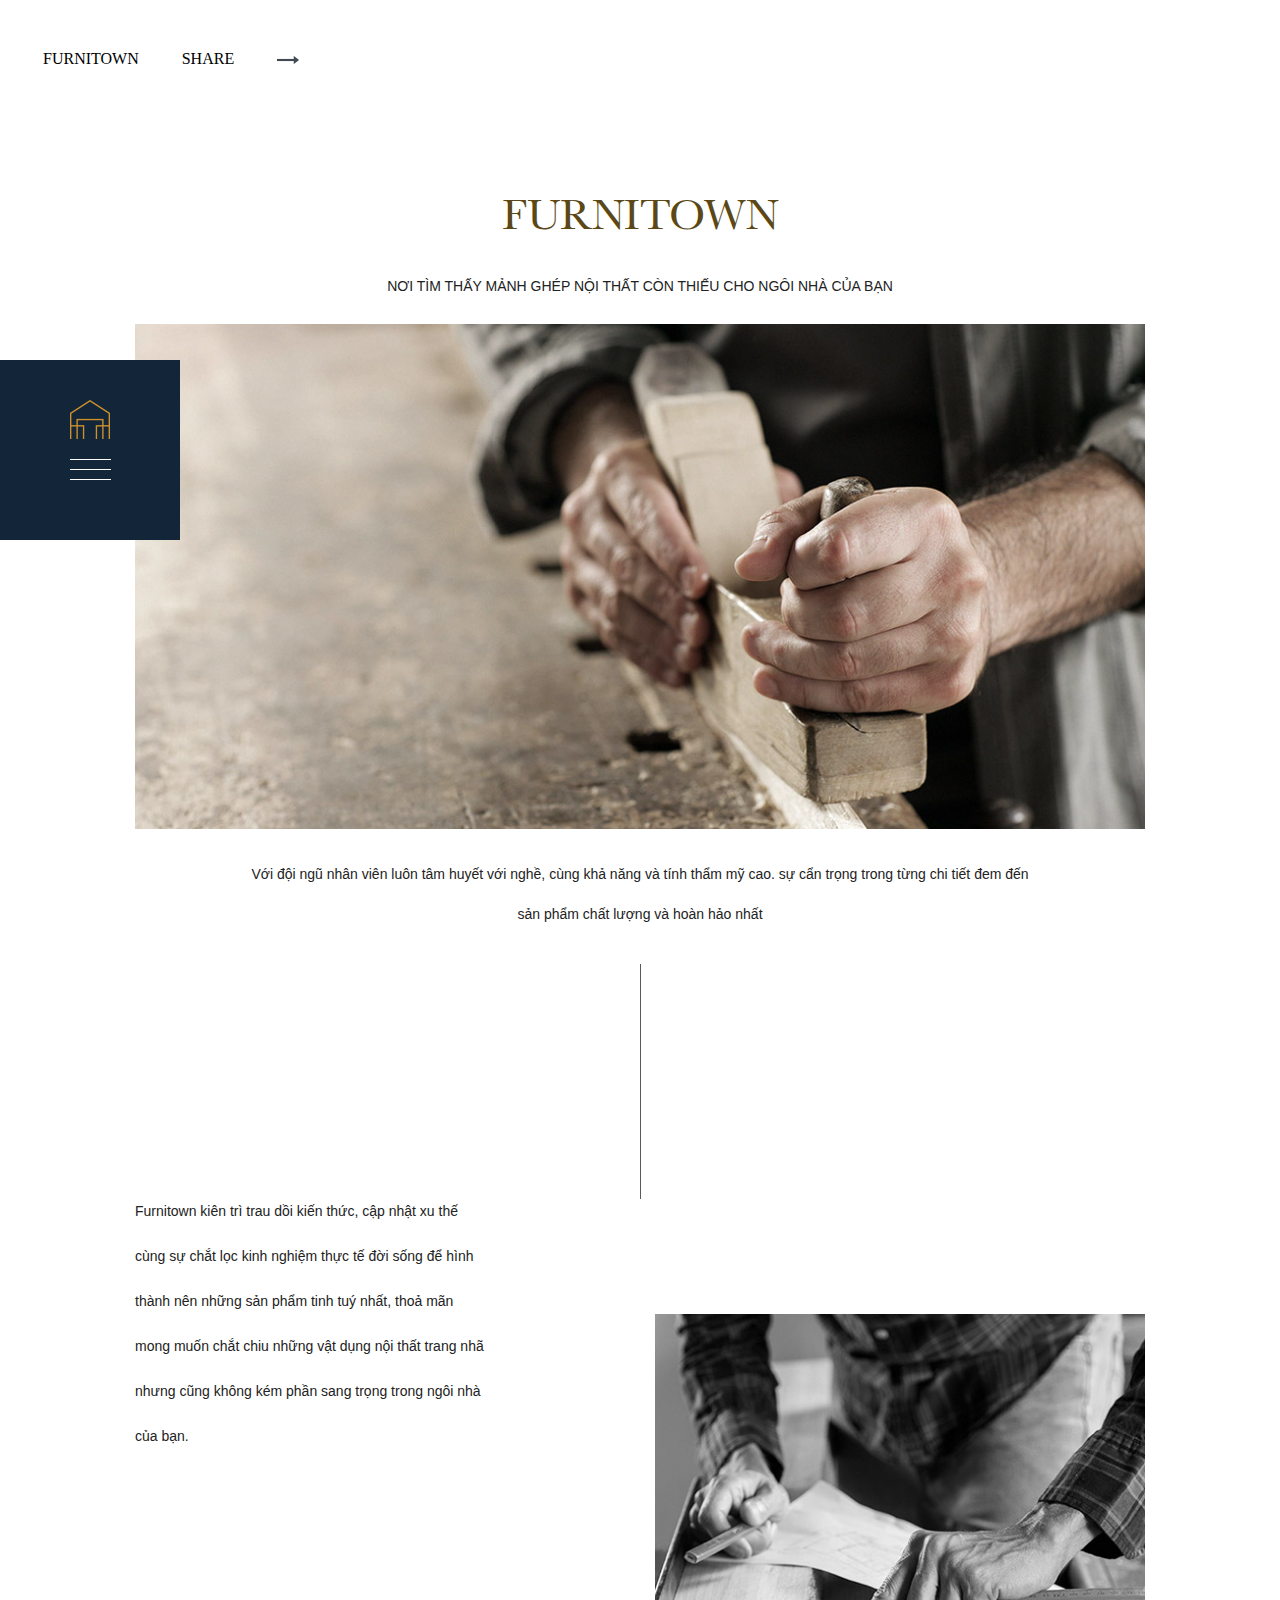
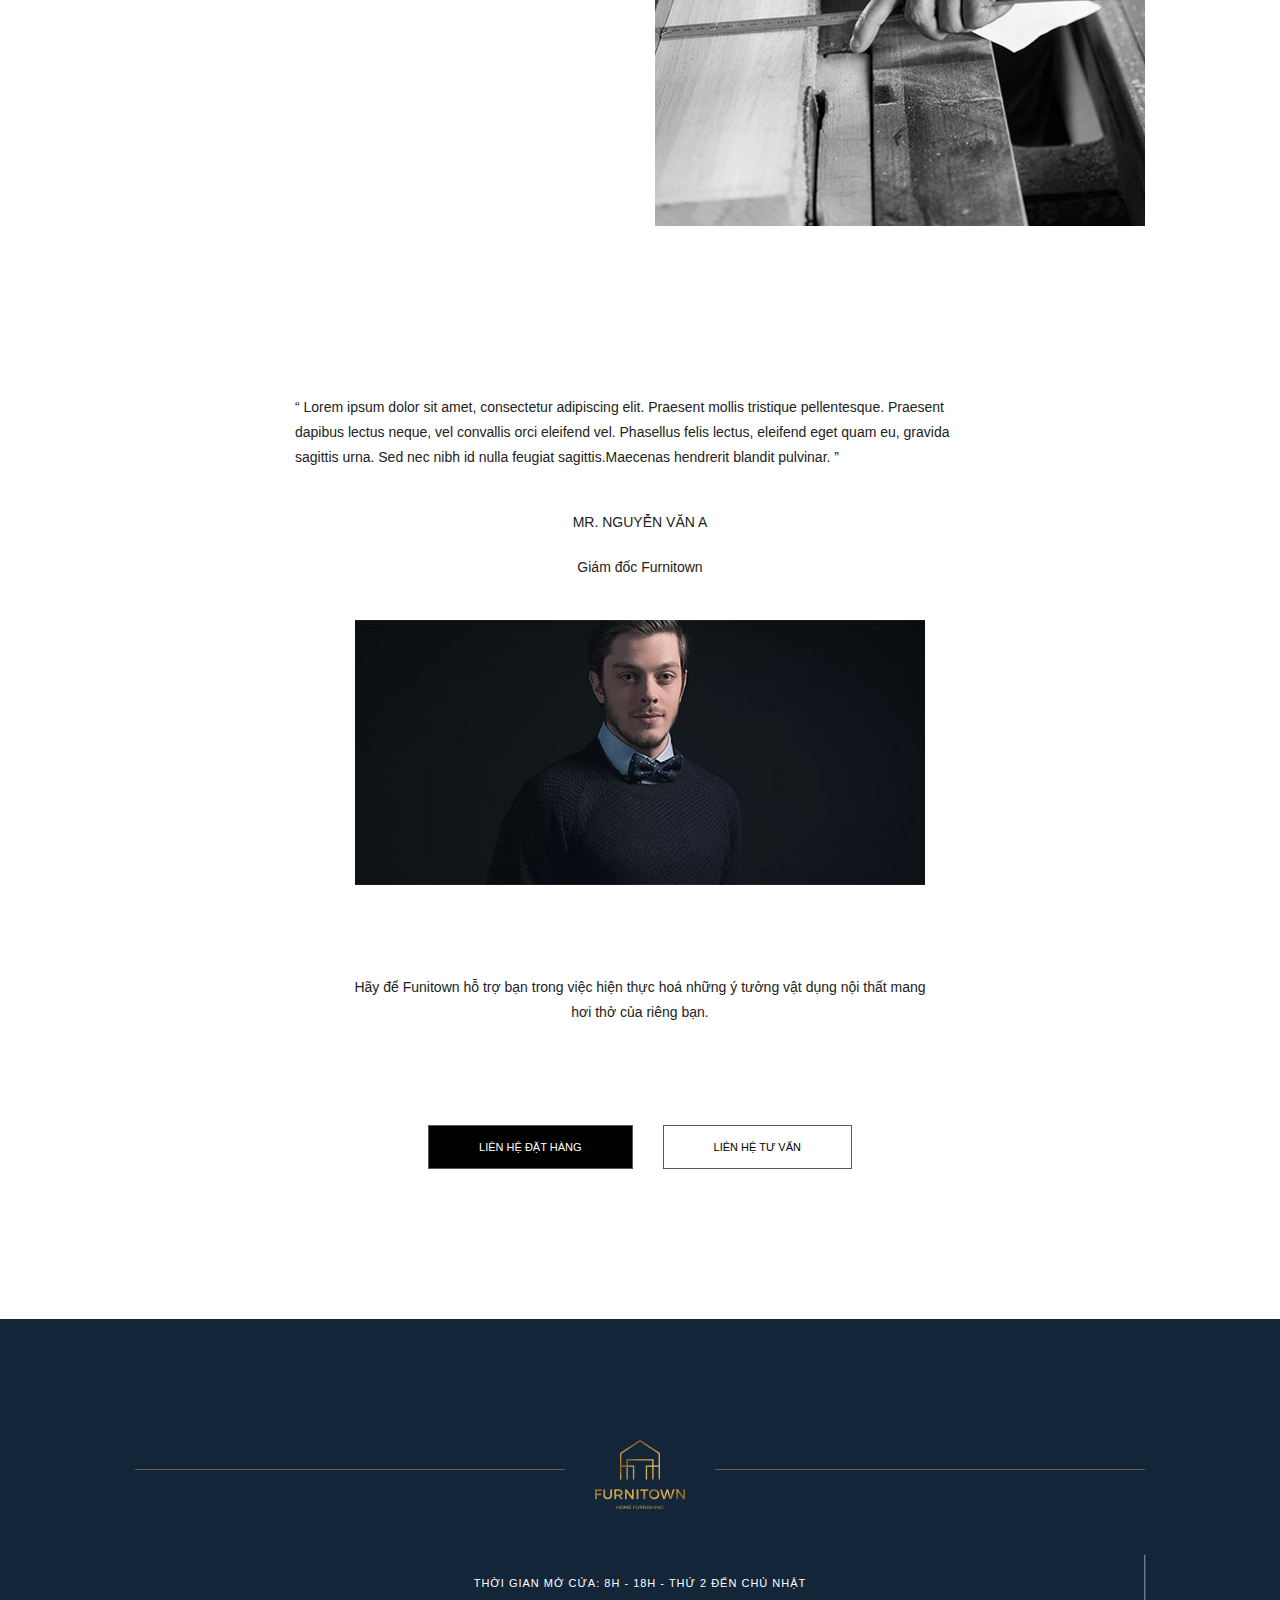
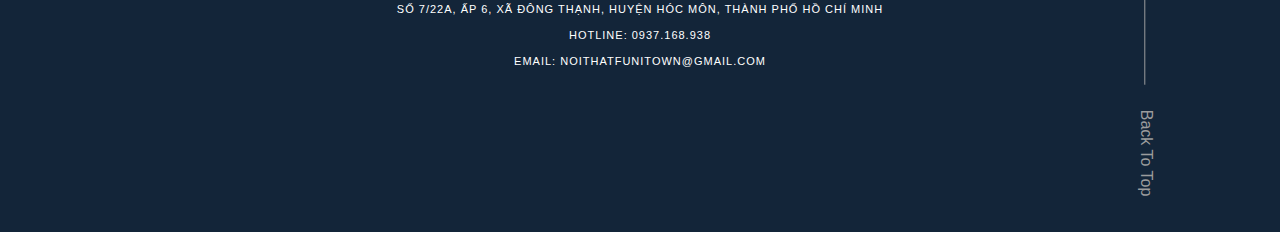
==== commit f6310f2f: "fix" ====
--- a/about.html
+++ b/about.html
@@ -43,14 +43,14 @@
         <nav class="menu_scroll">
             <div class="container">
                 <ul>
-                    <li><a href="http://localhost:3000">Furnitown</a> </li>
-                    <li><a href="http://localhost:3000/product.html">Sản phẩm</a> </li>
+                    <li><a href="https://qtnkaca1003.github.io/Furnitown">Furnitown</a> </li>
+                    <li><a href="https://qtnkaca1003.github.io/Furnitown/product.html">Sản phẩm</a> </li>
                     <li><a href="">Dịch vụ</a></li>
                     <li><a href=""><img src="/img/icon/logo_scroll.png" alt="" srcset=""></a>
                     </li>
                     <li><a href="">Dự án</a> </li>
                     <li><a href="">Tin tức</a> </li>
-                    <li><a href="http://localhost:3000/contact.html">Liên hệ</a></li>
+                    <li><a href="https://qtnkaca1003.github.io/Furnitown/contact.html">Liên hệ</a></li>
                 </ul>
             </div>
 
@@ -89,18 +89,18 @@
                 <div class="row">
                     <div class="col-4">
                         <div class="logo">
-                            <a href="http://localhost:3000"><img src="/img/icon/logo_nav.png" alt="" srcset=""></a>
+                            <a href="https://qtnkaca1003.github.io/Furnitown"><img src="/img/icon/logo_nav.png" alt="" srcset=""></a>
                             <div class="close"><img src="/img/icon/cancel.svg" alt="" srcset=""></div>
                         </div>
                     </div>
                     <div class="col-8">
                         <div class="menu__list">
                             <ul class="menu__list__item">
-                                <li><a href="http://localhost:3000/about.html">Furnitown</a></li>
-                                <li><a href="http://localhost:3000/product.html">Sản phẩm</a></li>
+                                <li><a href="https://qtnkaca1003.github.io/Furnitown/about.html">Furnitown</a></li>
+                                <li><a href="https://qtnkaca1003.github.io/Furnitown/product.html">Sản phẩm</a></li>
                                 <li><a href="">Dịch vụ</a></li>
                                 <li><a href="">Dự án</a></li>
-                                <li><a href="http://localhost:3000/contact.html">Liên hệ</a></li>
+                                <li><a href="https://qtnkaca1003.github.io/Furnitown/contact.html">Liên hệ</a></li>
                                 <li><a href="">FAQS | Tin tức</a></li>
                             </ul>
                         </div>
--- a/dest/style.min.css
+++ b/dest/style.min.css
@@ -1,2 +1,2 @@
-html,body,div,span,applet,object,iframe,h1,h2,h3,h4,h5,h6,p,blockquote,pre,a,abbr,acronym,address,big,cite,code,del,dfn,em,img,ins,kbd,q,s,samp,small,strike,strong,sub,sup,tt,var,b,u,i,center,dl,dt,dd,ol,ul,li,fieldset,form,label,legend,table,caption,tbody,tfoot,thead,tr,th,td,article,aside,canvas,details,embed,figure,figcaption,footer,header,hgroup,menu,nav,output,ruby,section,summary,time,mark,audio,video{margin:0;padding:0;border:0;font-size:100%;font:inherit;vertical-align:baseline}article,aside,details,figcaption,figure,footer,header,hgroup,menu,nav,section{display:block}body{line-height:1}ol,ul{list-style:none}blockquote,q{quotes:none}blockquote:before,blockquote:after,q:before,q:after{content:"";content:none}table{border-collapse:collapse;border-spacing:0}*::before,*::after{box-sizing:inherit}@-ms-viewport{width:device-width}*{-webkit-font-smoothing:antialiased;-moz-osx-font-smoothing:grayscale;font-smoothing:antialiased;text-rendering:optimizeLegibility;box-sizing:border-box;appearance:none;-moz-appearance:none;-webkit-appearance:none}html,body{width:100%;max-width:1920px;margin:auto;font-size:16px;font-family:arial;line-height:normal;color:#222;text-transform:none;background:#fff;behavior:smooth;position:relative}html::-webkit-scrollbar,body::-webkit-scrollbar{width:5px}html::-webkit-scrollbar-track,body::-webkit-scrollbar-track{background:#000}html::-webkit-scrollbar-thumb,body::-webkit-scrollbar-thumb{background:#ddd}html .container,body .container{width:100%;padding-right:15px;padding-left:15px;margin-right:auto;margin-left:auto}html .container-fluid,body .container-fluid{width:100%;padding-right:30px;padding-left:30px;margin-right:auto;margin-left:auto}html .row,body .row{display:-webkit-box;display:-ms-flexbox;display:flex;-ms-flex-wrap:wrap;flex-wrap:wrap;margin-right:-15px;margin-left:-15px}html .no-gutters,body .no-gutters{margin-right:0;margin-left:0}html .no-gap>.col,html .no-gap>[class*="col-"],body .no-gap>.col,body .no-gap>[class*="col-"]{padding-right:0;padding-left:0}@media (min-width: 576px){html .container,body .container{max-width:540px}}@media (min-width: 768px){html .container,body .container{max-width:720px}}@media (min-width: 992px){html .container,body .container{max-width:960px}}@media (min-width: 1200px){html .container,body .container{max-width:1040px}}html .mainwrapper,body .mainwrapper{width:100%;margin:auto}img{max-width:100%}.title{padding-bottom:30px}.text_cl--yellow{color:#b99746}.pd{padding-top:400px;margin-top:-400px}.bottom_menu{bottom:-120px}.top_menu{top:13%}.white{color:white}.black{color:#000}.btn__menu{z-index:10;background-color:#132539;width:180px;height:180px;position:absolute;top:50vh;transform:translateY(-50%);transition:0.5s}.btn__menu p{position:absolute;top:57%;margin-left:10px;font-size:12px;cursor:pointer;font-weight:bold;display:none}.btn__menu__icon{width:100%;height:100%;display:flex;flex-direction:column;align-items:center;justify-content:center}.btn__menu__icon>img{margin-bottom:20px}.btn__menu__icon .menu_full{display:none}.btn__menu:hover{background:#fff;transition:0.5s;width:205px;cursor:pointer}.btn__menu:hover p{display:block}.btn__menu:hover .btn__menu__icon>img{display:none}.btn__menu:hover .btn__menu__icon .menu_full{margin-left:30px;display:block}.textbox{max-width:525px;display:flex}.textbox_number{font-size:90px;color:#c48b2c;font-family:eb}.textbox_text{margin-left:20px;padding-top:40px}.textbox_text .title_main{font-size:18px;text-transform:uppercase;font-family:eb}.textbox_text .discription{font-size:12px;font-family:arial;line-height:20px}.list_item .product_list{display:grid;grid-template-columns:repeat(3, 1fr);grid-column-gap:20px}.list_item .product_list .product_list-item{max-width:320px;max-height:370px}.list_item .product_list .product_list-item .img a>img{transition:0.3s;transform:scale(1)}.list_item .product_list .product_list-item .img a>img:hover{transition:0.3s;transform:scale(1.03);filter:saturate(0%);-webkit-filter:saturate(0%);-moz-filter:saturate(0%)}.list_item .product_list .product_list-item .text{position:relative}.list_item .product_list .product_list-item .text .play_btn>img{cursor:pointer;width:80px;position:absolute;right:0;top:35px;transition:0.3s;transform:scale(1)}.list_item .product_list .product_list-item .text .play_btn>img:hover{color:red;transition:0.3s;transform:scale(1.02)}.product-item .title h3{font-weight:bold}.text{margin-top:30px}.text .title a{font-size:18px;font-family:Arial, Helvetica, sans-serif;color:#000;text-decoration:none}.text .price{font-family:arial;text-transform:uppercase;font-size:12px;margin-bottom:30px}.text a{text-decoration:none;font-size:12px;font-family:arial;font-weight:bold;color:#000;text-transform:uppercase}.btn_contact{display:flex;align-items:center;justify-content:center;margin-top:60px;margin-bottom:150px}.btn_contact .btn_oder{margin-right:15px}.btn_contact .btn_oder p{padding:15px 50px;border:1px solid #585958;color:#fff;font-size:11px;text-transform:uppercase;cursor:pointer;background:#000}.btn_contact .btn_advisory{margin-left:15px}.btn_contact .btn_advisory p{padding:15px 50px;border:1px solid #585958;color:#000;font-size:11px;text-transform:uppercase;text-decoration:none;background:#fff;position:absolute}.form-group{width:100%;display:flex;flex-direction:column}@media (max-width: 426px){.btn_contact{display:flex;align-items:center;justify-content:center;margin-top:50px;margin-bottom:100px}.btn_contact .btn_oder{margin-right:5px}.btn_contact .btn_oder a{padding:8px 20px;border:1px solid #585958;color:#fff;font-size:8px;text-transform:uppercase;text-decoration:none;background:#000}.btn_contact .btn_advisory{margin-left:5px}.btn_contact .btn_advisory a{padding:8px 20px;border:1px solid #585958;color:#000;font-size:8px;text-transform:uppercase;text-decoration:none;background:#fff}}.product-item .cover{width:100%;height:100%;position:relative}.product-item .cover .show{width:100%;height:100%;top:0;left:0;bottom:0;right:0;background:#785f26f0;position:absolute;display:flex;flex-direction:column;align-items:center;justify-content:center;align-self:center;opacity:0;pointer-events:none;transform:scaleY(0);transition:0.5s;transform-origin:bottom}.product-item .cover .show>img{margin-bottom:10px}.product-item .cover .show>p{color:#fff;margin-bottom:40px}.product-item .cover .show>a{color:#fff;text-decoration:none;text-transform:uppercase;display:flex;justify-content:center;align-self:center}.product-item .cover .show>a img{margin-left:5px}.product-item:hover .show{opacity:1;pointer-events:auto;transform:scaleX(1);transition:0.5s;transform-origin:bottom;overflow:hidden}.popup-box{z-index:1000;display:none;position:fixed;background:#000000b5;top:50%;left:50%;transform:translate(-50%, -50%);width:100vw;height:100vh;justify-content:center;align-items:center}.popup-box .box_wrap{background:#fff;position:relative;height:100%;width:100%;max-width:350px;max-height:220px}.popup-box .box_wrap_header{margin-top:20px;text-align:center}.popup-box .box_wrap_header p{font-size:24px}.popup-box .box_wrap_body{padding-left:10px}.popup-box .box_wrap_body .title_box{font-weight:bold;margin-bottom:5px}.popup-box .box_wrap_body .desp_box{font-size:14px;text-align:center;margin-bottom:10px;max-width:290px}.popup-box .box_wrap .close{position:absolute;right:0;top:0;border-radius:100px;cursor:pointer;font-size:20px;width:50px;height:50px;background:#fff;font-weight:bold;display:flex;align-items:center;justify-content:center}.flickity-enabled{position:relative}.flickity-enabled:focus{outline:none}.flickity-viewport{overflow:hidden;position:relative;height:100%}.flickity-slider{position:absolute;width:100%;height:100%}.flickity-enabled.is-draggable{-webkit-tap-highlight-color:transparent;-webkit-user-select:none;-moz-user-select:none;-ms-user-select:none;user-select:none}.flickity-enabled.is-draggable .flickity-viewport{cursor:move;cursor:-webkit-grab;cursor:grab}.flickity-enabled.is-draggable .flickity-viewport.is-pointer-down{cursor:-webkit-grabbing;cursor:grabbing}.flickity-button{position:absolute;background:rgba(255,255,255,0.75);border:none;color:#333}.flickity-button:hover{background:white;cursor:pointer}.flickity-button:focus{outline:none;box-shadow:0 0 0 5px #19F}.flickity-button:active{opacity:0.6}.flickity-button:disabled{opacity:0.3;cursor:auto;pointer-events:none}.flickity-button-icon{fill:currentColor}.flickity-prev-next-button{top:50%;width:44px;height:44px;border-radius:50%;transform:translateY(-50%)}.flickity-prev-next-button.previous{left:10px}.flickity-prev-next-button.next{right:10px}.flickity-rtl .flickity-prev-next-button.previous{left:auto;right:10px}.flickity-rtl .flickity-prev-next-button.next{right:auto;left:10px}.flickity-prev-next-button .flickity-button-icon{position:absolute;left:20%;top:20%;width:60%;height:60%}.flickity-page-dots{position:absolute;width:100%;bottom:-25px;padding:0;margin:0;list-style:none;text-align:center;line-height:1}.flickity-rtl .flickity-page-dots{direction:rtl}.flickity-page-dots .dot{width:10px;height:10px;margin:0 8px;background:#000;border-radius:50%;opacity:0.25;cursor:pointer}.flickity-page-dots .dot.is-selected{opacity:1}.pswp__button{width:44px;height:44px;position:relative;background:none;cursor:pointer;overflow:visible;-webkit-appearance:none;display:block;border:0;padding:0;margin:0;float:right;opacity:0.75;-webkit-transition:opacity 0.2s;transition:opacity 0.2s;-webkit-box-shadow:none;box-shadow:none}.pswp__button:focus,.pswp__button:hover{opacity:1}.pswp__button:active{outline:none;opacity:0.9}.pswp__button::-moz-focus-inner{padding:0;border:0}.pswp__ui--over-close .pswp__button--close{opacity:1}.pswp__button,.pswp__button--arrow--left:before,.pswp__button--arrow--right:before{background:url(../img/default-skin.png) 0 0 no-repeat;background-size:264px 88px;width:44px;height:44px}@media (-webkit-min-device-pixel-ratio: 1.1), (-webkit-min-device-pixel-ratio: 1.09375), (min-resolution: 105dpi), (min-resolution: 1.1dppx){.pswp--svg .pswp__button,.pswp--svg .pswp__button--arrow--left:before,.pswp--svg .pswp__button--arrow--right:before{background-image:url(../img/default-skin.svg)}.pswp--svg .pswp__button--arrow--left,.pswp--svg .pswp__button--arrow--right{background:none}}.pswp__button--close{background-position:0 -44px}.pswp__button--share{background-position:-44px -44px}.pswp__button--fs{display:none}.pswp--supports-fs .pswp__button--fs{display:block}.pswp--fs .pswp__button--fs{background-position:-44px 0}.pswp__button--zoom{display:none;background-position:-88px 0}.pswp--zoom-allowed .pswp__button--zoom{display:block}.pswp--zoomed-in .pswp__button--zoom{background-position:-132px 0}.pswp--touch .pswp__button--arrow--left,.pswp--touch .pswp__button--arrow--right{visibility:hidden}.pswp__button--arrow--left,.pswp__button--arrow--right{background:none;top:50%;margin-top:-50px;width:70px;height:100px;position:absolute}.pswp__button--arrow--left{left:0}.pswp__button--arrow--right{right:0}.pswp__button--arrow--left:before,.pswp__button--arrow--right:before{content:'';top:35px;background-color:rgba(0,0,0,0.3);height:30px;width:32px;position:absolute}.pswp__button--arrow--left:before{left:6px;background-position:-138px -44px}.pswp__button--arrow--right:before{right:6px;background-position:-94px -44px}.pswp__counter,.pswp__share-modal{-webkit-user-select:none;-moz-user-select:none;-ms-user-select:none;user-select:none}.pswp__share-modal{display:block;background:rgba(0,0,0,0.5);width:100%;height:100%;top:0;left:0;padding:10px;position:absolute;z-index:1600;opacity:0;-webkit-transition:opacity 0.25s ease-out;transition:opacity 0.25s ease-out;-webkit-backface-visibility:hidden;will-change:opacity}.pswp__share-modal--hidden{display:none}.pswp__share-tooltip{z-index:1620;position:absolute;background:#FFF;top:56px;border-radius:2px;display:block;width:auto;right:44px;-webkit-box-shadow:0 2px 5px rgba(0,0,0,0.25);box-shadow:0 2px 5px rgba(0,0,0,0.25);-webkit-transform:translateY(6px);-ms-transform:translateY(6px);transform:translateY(6px);-webkit-transition:-webkit-transform 0.25s;transition:transform 0.25s;-webkit-backface-visibility:hidden;will-change:transform}.pswp__share-tooltip a{display:block;padding:8px 12px;color:#000;text-decoration:none;font-size:14px;line-height:18px}.pswp__share-tooltip a:hover{text-decoration:none;color:#000}.pswp__share-tooltip a:first-child{border-radius:2px 2px 0 0}.pswp__share-tooltip a:last-child{border-radius:0 0 2px 2px}.pswp__share-modal--fade-in{opacity:1}.pswp__share-modal--fade-in .pswp__share-tooltip{-webkit-transform:translateY(0);-ms-transform:translateY(0);transform:translateY(0)}.pswp--touch .pswp__share-tooltip a{padding:16px 12px}a.pswp__share--facebook:before{content:'';display:block;width:0;height:0;position:absolute;top:-12px;right:15px;border:6px solid transparent;border-bottom-color:#FFF;-webkit-pointer-events:none;-moz-pointer-events:none;pointer-events:none}a.pswp__share--facebook:hover{background:#3E5C9A;color:#FFF}a.pswp__share--facebook:hover:before{border-bottom-color:#3E5C9A}a.pswp__share--twitter:hover{background:#55ACEE;color:#FFF}a.pswp__share--pinterest:hover{background:#CCC;color:#CE272D}a.pswp__share--download:hover{background:#DDD}.pswp__counter{position:absolute;left:0;top:0;height:44px;font-size:13px;line-height:44px;color:#FFF;opacity:0.75;padding:0 10px}.pswp__caption{position:absolute;left:0;bottom:0;width:100%;min-height:44px}.pswp__caption small{font-size:11px;color:#BBB}.pswp__caption__center{text-align:left;max-width:420px;margin:0 auto;font-size:13px;padding:10px;line-height:20px;color:#CCC}.pswp__caption--empty{display:none}.pswp__caption--fake{visibility:hidden}.pswp__preloader{width:44px;height:44px;position:absolute;top:0;left:50%;margin-left:-22px;opacity:0;-webkit-transition:opacity 0.25s ease-out;transition:opacity 0.25s ease-out;will-change:opacity;direction:ltr}.pswp__preloader__icn{width:20px;height:20px;margin:12px}.pswp__preloader--active{opacity:1}.pswp__preloader--active .pswp__preloader__icn{background:url(../img/preloader.gif) 0 0 no-repeat center}.pswp--css_animation .pswp__preloader--active{opacity:1}.pswp--css_animation .pswp__preloader--active .pswp__preloader__icn{-webkit-animation:clockwise 500ms linear infinite;animation:clockwise 500ms linear infinite}.pswp--css_animation .pswp__preloader--active .pswp__preloader__donut{-webkit-animation:donut-rotate 1000ms cubic-bezier(0.4, 0, 0.22, 1) infinite;animation:donut-rotate 1000ms cubic-bezier(0.4, 0, 0.22, 1) infinite}.pswp--css_animation .pswp__preloader__icn{background:none;opacity:0.75;width:14px;height:14px;position:absolute;left:50%;top:50%;transform:translate(-50%, -50%);margin:0}.pswp--css_animation .pswp__preloader__cut{position:relative;width:7px;height:14px;overflow:hidden}.pswp--css_animation .pswp__preloader__donut{-webkit-box-sizing:border-box;box-sizing:border-box;width:14px;height:14px;border:2px solid #FFF;border-radius:50%;border-left-color:transparent;border-bottom-color:transparent;position:absolute;top:0;left:0;background:none;margin:0}@media screen and (max-width: 1024px){.pswp__preloader{position:relative;left:auto;top:auto;margin:0;float:right}}@-webkit-keyframes clockwise{0%{-webkit-transform:rotate(0deg);transform:rotate(0deg)}100%{-webkit-transform:rotate(360deg);transform:rotate(360deg)}}@keyframes clockwise{0%{-webkit-transform:rotate(0deg);transform:rotate(0deg)}100%{-webkit-transform:rotate(360deg);transform:rotate(360deg)}}@-webkit-keyframes donut-rotate{0%{-webkit-transform:rotate(0);transform:rotate(0)}50%{-webkit-transform:rotate(-140deg);transform:rotate(-140deg)}100%{-webkit-transform:rotate(0);transform:rotate(0)}}@keyframes donut-rotate{0%{-webkit-transform:rotate(0);transform:rotate(0)}50%{-webkit-transform:rotate(-140deg);transform:rotate(-140deg)}100%{-webkit-transform:rotate(0);transform:rotate(0)}}.pswp__ui{-webkit-font-smoothing:auto;visibility:visible;opacity:1;z-index:1550}.pswp__top-bar{position:absolute;left:0;top:0;height:44px;width:100%}.pswp__caption,.pswp__top-bar,.pswp--has_mouse .pswp__button--arrow--left,.pswp--has_mouse .pswp__button--arrow--right{-webkit-backface-visibility:hidden;will-change:opacity;-webkit-transition:opacity 333ms cubic-bezier(0.4, 0, 0.22, 1);transition:opacity 333ms cubic-bezier(0.4, 0, 0.22, 1)}.pswp--has_mouse .pswp__button--arrow--left,.pswp--has_mouse .pswp__button--arrow--right{visibility:visible}.pswp__top-bar,.pswp__caption{background-color:rgba(0,0,0,0.5)}.pswp__ui--fit .pswp__top-bar,.pswp__ui--fit .pswp__caption{background-color:rgba(0,0,0,0.3)}.pswp__ui--idle .pswp__top-bar{opacity:0}.pswp__ui--idle .pswp__button--arrow--left,.pswp__ui--idle .pswp__button--arrow--right{opacity:0}.pswp__ui--hidden .pswp__top-bar,.pswp__ui--hidden .pswp__caption,.pswp__ui--hidden .pswp__button--arrow--left,.pswp__ui--hidden .pswp__button--arrow--right{opacity:0.001}.pswp__ui--one-slide .pswp__button--arrow--left,.pswp__ui--one-slide .pswp__button--arrow--right,.pswp__ui--one-slide .pswp__counter{display:none}.pswp__element--disabled{display:none !important}.pswp--minimal--dark .pswp__top-bar{background:none}.pswp{display:none;position:absolute;width:100%;height:100%;left:0;top:0;overflow:hidden;-ms-touch-action:none;touch-action:none;z-index:1500;-webkit-text-size-adjust:100%;-webkit-backface-visibility:hidden;outline:none}.pswp *{-webkit-box-sizing:border-box;box-sizing:border-box}.pswp img{max-width:none}.pswp--animate_opacity{opacity:0.001;will-change:opacity;-webkit-transition:opacity 333ms cubic-bezier(0.4, 0, 0.22, 1);transition:opacity 333ms cubic-bezier(0.4, 0, 0.22, 1)}.pswp--open{display:block}.pswp--zoom-allowed .pswp__img{cursor:-webkit-zoom-in;cursor:-moz-zoom-in;cursor:zoom-in}.pswp--zoomed-in .pswp__img{cursor:-webkit-grab;cursor:-moz-grab;cursor:grab}.pswp--dragging .pswp__img{cursor:-webkit-grabbing;cursor:-moz-grabbing;cursor:grabbing}.pswp__bg{position:absolute;left:0;top:0;width:100%;height:100%;background:#000;opacity:0;-webkit-transform:translateZ(0);transform:translateZ(0);-webkit-backface-visibility:hidden;will-change:opacity}.pswp__scroll-wrap{position:absolute;left:0;top:0;width:100%;height:100%;overflow:hidden}.pswp__container,.pswp__zoom-wrap{-ms-touch-action:none;touch-action:none;position:absolute;left:0;right:0;top:0;bottom:0}.pswp__container,.pswp__img{-webkit-user-select:none;-moz-user-select:none;-ms-user-select:none;user-select:none;-webkit-tap-highlight-color:transparent;-webkit-touch-callout:none}.pswp__zoom-wrap{position:absolute;width:100%;-webkit-transform-origin:left top;-ms-transform-origin:left top;transform-origin:left top;-webkit-transition:-webkit-transform 333ms cubic-bezier(0.4, 0, 0.22, 1);transition:transform 333ms cubic-bezier(0.4, 0, 0.22, 1)}.pswp__bg{will-change:opacity;-webkit-transition:opacity 333ms cubic-bezier(0.4, 0, 0.22, 1);transition:opacity 333ms cubic-bezier(0.4, 0, 0.22, 1)}.pswp--animated-in .pswp__bg,.pswp--animated-in .pswp__zoom-wrap{-webkit-transition:none;transition:none}.pswp__container,.pswp__zoom-wrap{-webkit-backface-visibility:hidden}.pswp__item{position:absolute;left:0;right:0;top:0;bottom:0;overflow:hidden}.pswp__img{position:absolute;width:auto;height:auto;top:0;left:0}.pswp__img--placeholder{-webkit-backface-visibility:hidden}.pswp__img--placeholder--blank{background:#222}.pswp--ie .pswp__img{width:100% !important;height:auto !important;left:0;top:0}.pswp__error-msg{position:absolute;left:0;top:50%;width:100%;text-align:center;font-size:14px;line-height:16px;margin-top:-8px;color:#CCC}.pswp__error-msg a{color:#CCC;text-decoration:underline}.col-1,.col-2,.col-3,.col-4,.col-5,.col-6,.col-7,.col-8,.col-9,.col-10,.col-11,.col-12,.col,.col-auto,.col-sm-1,.col-sm-2,.col-sm-3,.col-sm-4,.col-sm-5,.col-sm-6,.col-sm-7,.col-sm-8,.col-sm-9,.col-sm-10,.col-sm-11,.col-sm-12,.col-sm,.col-sm-auto,.col-md-1,.col-md-2,.col-md-3,.col-md-4,.col-md-5,.col-md-6,.col-md-7,.col-md-8,.col-md-9,.col-md-10,.col-md-11,.col-md-12,.col-md,.col-md-auto,.col-lg-1,.col-lg-2,.col-lg-3,.col-lg-4,.col-lg-5,.col-lg-6,.col-lg-7,.col-lg-8,.col-lg-9,.col-lg-10,.col-lg-11,.col-lg-12,.col-lg,.col-lg-auto,.col-xl-1,.col-xl-2,.col-xl-3,.col-xl-4,.col-xl-5,.col-xl-6,.col-xl-7,.col-xl-8,.col-xl-9,.col-xl-10,.col-xl-11,.col-xl-12,.col-xl,.col-xl-auto{position:relative;width:100%;min-height:1px;padding-right:15px;padding-left:15px}.col{-ms-flex-preferred-size:0;flex-basis:0;-webkit-box-flex:1;-ms-flex-positive:1;flex-grow:1;max-width:100%}.col-auto{-webkit-box-flex:0;-ms-flex:0 0 auto;flex:0 0 auto;width:auto;max-width:none}.col-1{-webkit-box-flex:0;-ms-flex:0 0 8.333333%;flex:0 0 8.333333%;max-width:8.333333%}.col-2{-webkit-box-flex:0;-ms-flex:0 0 16.666667%;flex:0 0 16.666667%;max-width:16.666667%}.col-3{-webkit-box-flex:0;-ms-flex:0 0 25%;flex:0 0 25%;max-width:25%}.col-4{-webkit-box-flex:0;-ms-flex:0 0 33.333333%;flex:0 0 33.333333%;max-width:33.333333%}.col-5{-webkit-box-flex:0;-ms-flex:0 0 41.666667%;flex:0 0 41.666667%;max-width:41.666667%}.col-6{-webkit-box-flex:0;-ms-flex:0 0 50%;flex:0 0 50%;max-width:50%}.col-7{-webkit-box-flex:0;-ms-flex:0 0 58.333333%;flex:0 0 58.333333%;max-width:58.333333%}.col-8{-webkit-box-flex:0;-ms-flex:0 0 66.666667%;flex:0 0 66.666667%;max-width:66.666667%}.col-9{-webkit-box-flex:0;-ms-flex:0 0 75%;flex:0 0 75%;max-width:75%}.col-10{-webkit-box-flex:0;-ms-flex:0 0 83.333333%;flex:0 0 83.333333%;max-width:83.333333%}.col-11{-webkit-box-flex:0;-ms-flex:0 0 91.666667%;flex:0 0 91.666667%;max-width:91.666667%}.col-12{-webkit-box-flex:0;-ms-flex:0 0 100%;flex:0 0 100%;max-width:100%}.order-first{-webkit-box-ordinal-group:0;-ms-flex-order:-1;order:-1}.order-last{-webkit-box-ordinal-group:14;-ms-flex-order:13;order:13}.order-0{-webkit-box-ordinal-group:1;-ms-flex-order:0;order:0}.order-1{-webkit-box-ordinal-group:2;-ms-flex-order:1;order:1}.order-2{-webkit-box-ordinal-group:3;-ms-flex-order:2;order:2}.order-3{-webkit-box-ordinal-group:4;-ms-flex-order:3;order:3}.order-4{-webkit-box-ordinal-group:5;-ms-flex-order:4;order:4}.order-5{-webkit-box-ordinal-group:6;-ms-flex-order:5;order:5}.order-6{-webkit-box-ordinal-group:7;-ms-flex-order:6;order:6}.order-7{-webkit-box-ordinal-group:8;-ms-flex-order:7;order:7}.order-8{-webkit-box-ordinal-group:9;-ms-flex-order:8;order:8}.order-9{-webkit-box-ordinal-group:10;-ms-flex-order:9;order:9}.order-10{-webkit-box-ordinal-group:11;-ms-flex-order:10;order:10}.order-11{-webkit-box-ordinal-group:12;-ms-flex-order:11;order:11}.order-12{-webkit-box-ordinal-group:13;-ms-flex-order:12;order:12}.offset-1{margin-left:8.333333%}.offset-2{margin-left:16.666667%}.offset-3{margin-left:25%}.offset-4{margin-left:33.333333%}.offset-5{margin-left:41.666667%}.offset-6{margin-left:50%}.offset-7{margin-left:58.333333%}.offset-8{margin-left:66.666667%}.offset-9{margin-left:75%}.offset-10{margin-left:83.333333%}.offset-11{margin-left:91.666667%}@media (min-width: 576px){.col-sm{-ms-flex-preferred-size:0;flex-basis:0;-webkit-box-flex:1;-ms-flex-positive:1;flex-grow:1;max-width:100%}.col-sm-auto{-webkit-box-flex:0;-ms-flex:0 0 auto;flex:0 0 auto;width:auto;max-width:none}.col-sm-1{-webkit-box-flex:0;-ms-flex:0 0 8.333333%;flex:0 0 8.333333%;max-width:8.333333%}.col-sm-2{-webkit-box-flex:0;-ms-flex:0 0 16.666667%;flex:0 0 16.666667%;max-width:16.666667%}.col-sm-3{-webkit-box-flex:0;-ms-flex:0 0 25%;flex:0 0 25%;max-width:25%}.col-sm-4{-webkit-box-flex:0;-ms-flex:0 0 33.333333%;flex:0 0 33.333333%;max-width:33.333333%}.col-sm-5{-webkit-box-flex:0;-ms-flex:0 0 41.666667%;flex:0 0 41.666667%;max-width:41.666667%}.col-sm-6{-webkit-box-flex:0;-ms-flex:0 0 50%;flex:0 0 50%;max-width:50%}.col-sm-7{-webkit-box-flex:0;-ms-flex:0 0 58.333333%;flex:0 0 58.333333%;max-width:58.333333%}.col-sm-8{-webkit-box-flex:0;-ms-flex:0 0 66.666667%;flex:0 0 66.666667%;max-width:66.666667%}.col-sm-9{-webkit-box-flex:0;-ms-flex:0 0 75%;flex:0 0 75%;max-width:75%}.col-sm-10{-webkit-box-flex:0;-ms-flex:0 0 83.333333%;flex:0 0 83.333333%;max-width:83.333333%}.col-sm-11{-webkit-box-flex:0;-ms-flex:0 0 91.666667%;flex:0 0 91.666667%;max-width:91.666667%}.col-sm-12{-webkit-box-flex:0;-ms-flex:0 0 100%;flex:0 0 100%;max-width:100%}.order-sm-first{-webkit-box-ordinal-group:0;-ms-flex-order:-1;order:-1}.order-sm-last{-webkit-box-ordinal-group:14;-ms-flex-order:13;order:13}.order-sm-0{-webkit-box-ordinal-group:1;-ms-flex-order:0;order:0}.order-sm-1{-webkit-box-ordinal-group:2;-ms-flex-order:1;order:1}.order-sm-2{-webkit-box-ordinal-group:3;-ms-flex-order:2;order:2}.order-sm-3{-webkit-box-ordinal-group:4;-ms-flex-order:3;order:3}.order-sm-4{-webkit-box-ordinal-group:5;-ms-flex-order:4;order:4}.order-sm-5{-webkit-box-ordinal-group:6;-ms-flex-order:5;order:5}.order-sm-6{-webkit-box-ordinal-group:7;-ms-flex-order:6;order:6}.order-sm-7{-webkit-box-ordinal-group:8;-ms-flex-order:7;order:7}.order-sm-8{-webkit-box-ordinal-group:9;-ms-flex-order:8;order:8}.order-sm-9{-webkit-box-ordinal-group:10;-ms-flex-order:9;order:9}.order-sm-10{-webkit-box-ordinal-group:11;-ms-flex-order:10;order:10}.order-sm-11{-webkit-box-ordinal-group:12;-ms-flex-order:11;order:11}.order-sm-12{-webkit-box-ordinal-group:13;-ms-flex-order:12;order:12}.offset-sm-0{margin-left:0}.offset-sm-1{margin-left:8.333333%}.offset-sm-2{margin-left:16.666667%}.offset-sm-3{margin-left:25%}.offset-sm-4{margin-left:33.333333%}.offset-sm-5{margin-left:41.666667%}.offset-sm-6{margin-left:50%}.offset-sm-7{margin-left:58.333333%}.offset-sm-8{margin-left:66.666667%}.offset-sm-9{margin-left:75%}.offset-sm-10{margin-left:83.333333%}.offset-sm-11{margin-left:91.666667%}}@media (min-width: 768px){.col-md{-ms-flex-preferred-size:0;flex-basis:0;-webkit-box-flex:1;-ms-flex-positive:1;flex-grow:1;max-width:100%}.col-md-auto{-webkit-box-flex:0;-ms-flex:0 0 auto;flex:0 0 auto;width:auto;max-width:none}.col-md-1{-webkit-box-flex:0;-ms-flex:0 0 8.333333%;flex:0 0 8.333333%;max-width:8.333333%}.col-md-2{-webkit-box-flex:0;-ms-flex:0 0 16.666667%;flex:0 0 16.666667%;max-width:16.666667%}.col-md-3{-webkit-box-flex:0;-ms-flex:0 0 25%;flex:0 0 25%;max-width:25%}.col-md-4{-webkit-box-flex:0;-ms-flex:0 0 33.333333%;flex:0 0 33.333333%;max-width:33.333333%}.col-md-5{-webkit-box-flex:0;-ms-flex:0 0 41.666667%;flex:0 0 41.666667%;max-width:41.666667%}.col-md-6{-webkit-box-flex:0;-ms-flex:0 0 50%;flex:0 0 50%;max-width:50%}.col-md-7{-webkit-box-flex:0;-ms-flex:0 0 58.333333%;flex:0 0 58.333333%;max-width:58.333333%}.col-md-8{-webkit-box-flex:0;-ms-flex:0 0 66.666667%;flex:0 0 66.666667%;max-width:66.666667%}.col-md-9{-webkit-box-flex:0;-ms-flex:0 0 75%;flex:0 0 75%;max-width:75%}.col-md-10{-webkit-box-flex:0;-ms-flex:0 0 83.333333%;flex:0 0 83.333333%;max-width:83.333333%}.col-md-11{-webkit-box-flex:0;-ms-flex:0 0 91.666667%;flex:0 0 91.666667%;max-width:91.666667%}.col-md-12{-webkit-box-flex:0;-ms-flex:0 0 100%;flex:0 0 100%;max-width:100%}.order-md-first{-webkit-box-ordinal-group:0;-ms-flex-order:-1;order:-1}.order-md-last{-webkit-box-ordinal-group:14;-ms-flex-order:13;order:13}.order-md-0{-webkit-box-ordinal-group:1;-ms-flex-order:0;order:0}.order-md-1{-webkit-box-ordinal-group:2;-ms-flex-order:1;order:1}.order-md-2{-webkit-box-ordinal-group:3;-ms-flex-order:2;order:2}.order-md-3{-webkit-box-ordinal-group:4;-ms-flex-order:3;order:3}.order-md-4{-webkit-box-ordinal-group:5;-ms-flex-order:4;order:4}.order-md-5{-webkit-box-ordinal-group:6;-ms-flex-order:5;order:5}.order-md-6{-webkit-box-ordinal-group:7;-ms-flex-order:6;order:6}.order-md-7{-webkit-box-ordinal-group:8;-ms-flex-order:7;order:7}.order-md-8{-webkit-box-ordinal-group:9;-ms-flex-order:8;order:8}.order-md-9{-webkit-box-ordinal-group:10;-ms-flex-order:9;order:9}.order-md-10{-webkit-box-ordinal-group:11;-ms-flex-order:10;order:10}.order-md-11{-webkit-box-ordinal-group:12;-ms-flex-order:11;order:11}.order-md-12{-webkit-box-ordinal-group:13;-ms-flex-order:12;order:12}.offset-md-0{margin-left:0}.offset-md-1{margin-left:8.333333%}.offset-md-2{margin-left:16.666667%}.offset-md-3{margin-left:25%}.offset-md-4{margin-left:33.333333%}.offset-md-5{margin-left:41.666667%}.offset-md-6{margin-left:50%}.offset-md-7{margin-left:58.333333%}.offset-md-8{margin-left:66.666667%}.offset-md-9{margin-left:75%}.offset-md-10{margin-left:83.333333%}.offset-md-11{margin-left:91.666667%}}@media (min-width: 992px){.col-lg{-ms-flex-preferred-size:0;flex-basis:0;-webkit-box-flex:1;-ms-flex-positive:1;flex-grow:1;max-width:100%}.col-lg-auto{-webkit-box-flex:0;-ms-flex:0 0 auto;flex:0 0 auto;width:auto;max-width:none}.col-lg-1{-webkit-box-flex:0;-ms-flex:0 0 8.333333%;flex:0 0 8.333333%;max-width:8.333333%}.col-lg-2{-webkit-box-flex:0;-ms-flex:0 0 16.666667%;flex:0 0 16.666667%;max-width:16.666667%}.col-lg-3{-webkit-box-flex:0;-ms-flex:0 0 25%;flex:0 0 25%;max-width:25%}.col-lg-4{-webkit-box-flex:0;-ms-flex:0 0 33.333333%;flex:0 0 33.333333%;max-width:33.333333%}.col-lg-5{-webkit-box-flex:0;-ms-flex:0 0 41.666667%;flex:0 0 41.666667%;max-width:41.666667%}.col-lg-6{-webkit-box-flex:0;-ms-flex:0 0 50%;flex:0 0 50%;max-width:50%}.col-lg-7{-webkit-box-flex:0;-ms-flex:0 0 58.333333%;flex:0 0 58.333333%;max-width:58.333333%}.col-lg-8{-webkit-box-flex:0;-ms-flex:0 0 66.666667%;flex:0 0 66.666667%;max-width:66.666667%}.col-lg-9{-webkit-box-flex:0;-ms-flex:0 0 75%;flex:0 0 75%;max-width:75%}.col-lg-10{-webkit-box-flex:0;-ms-flex:0 0 83.333333%;flex:0 0 83.333333%;max-width:83.333333%}.col-lg-11{-webkit-box-flex:0;-ms-flex:0 0 91.666667%;flex:0 0 91.666667%;max-width:91.666667%}.col-lg-12{-webkit-box-flex:0;-ms-flex:0 0 100%;flex:0 0 100%;max-width:100%}.order-lg-first{-webkit-box-ordinal-group:0;-ms-flex-order:-1;order:-1}.order-lg-last{-webkit-box-ordinal-group:14;-ms-flex-order:13;order:13}.order-lg-0{-webkit-box-ordinal-group:1;-ms-flex-order:0;order:0}.order-lg-1{-webkit-box-ordinal-group:2;-ms-flex-order:1;order:1}.order-lg-2{-webkit-box-ordinal-group:3;-ms-flex-order:2;order:2}.order-lg-3{-webkit-box-ordinal-group:4;-ms-flex-order:3;order:3}.order-lg-4{-webkit-box-ordinal-group:5;-ms-flex-order:4;order:4}.order-lg-5{-webkit-box-ordinal-group:6;-ms-flex-order:5;order:5}.order-lg-6{-webkit-box-ordinal-group:7;-ms-flex-order:6;order:6}.order-lg-7{-webkit-box-ordinal-group:8;-ms-flex-order:7;order:7}.order-lg-8{-webkit-box-ordinal-group:9;-ms-flex-order:8;order:8}.order-lg-9{-webkit-box-ordinal-group:10;-ms-flex-order:9;order:9}.order-lg-10{-webkit-box-ordinal-group:11;-ms-flex-order:10;order:10}.order-lg-11{-webkit-box-ordinal-group:12;-ms-flex-order:11;order:11}.order-lg-12{-webkit-box-ordinal-group:13;-ms-flex-order:12;order:12}.offset-lg-0{margin-left:0}.offset-lg-1{margin-left:8.333333%}.offset-lg-2{margin-left:16.666667%}.offset-lg-3{margin-left:25%}.offset-lg-4{margin-left:33.333333%}.offset-lg-5{margin-left:41.666667%}.offset-lg-6{margin-left:50%}.offset-lg-7{margin-left:58.333333%}.offset-lg-8{margin-left:66.666667%}.offset-lg-9{margin-left:75%}.offset-lg-10{margin-left:83.333333%}.offset-lg-11{margin-left:91.666667%}}@media (min-width: 1200px){.col-xl{-ms-flex-preferred-size:0;flex-basis:0;-webkit-box-flex:1;-ms-flex-positive:1;flex-grow:1;max-width:100%}.col-xl-auto{-webkit-box-flex:0;-ms-flex:0 0 auto;flex:0 0 auto;width:auto;max-width:none}.col-xl-1{-webkit-box-flex:0;-ms-flex:0 0 8.333333%;flex:0 0 8.333333%;max-width:8.333333%}.col-xl-2{-webkit-box-flex:0;-ms-flex:0 0 16.666667%;flex:0 0 16.666667%;max-width:16.666667%}.col-xl-3{-webkit-box-flex:0;-ms-flex:0 0 25%;flex:0 0 25%;max-width:25%}.col-xl-4{-webkit-box-flex:0;-ms-flex:0 0 33.333333%;flex:0 0 33.333333%;max-width:33.333333%}.col-xl-5{-webkit-box-flex:0;-ms-flex:0 0 41.666667%;flex:0 0 41.666667%;max-width:41.666667%}.col-xl-6{-webkit-box-flex:0;-ms-flex:0 0 50%;flex:0 0 50%;max-width:50%}.col-xl-7{-webkit-box-flex:0;-ms-flex:0 0 58.333333%;flex:0 0 58.333333%;max-width:58.333333%}.col-xl-8{-webkit-box-flex:0;-ms-flex:0 0 66.666667%;flex:0 0 66.666667%;max-width:66.666667%}.col-xl-9{-webkit-box-flex:0;-ms-flex:0 0 75%;flex:0 0 75%;max-width:75%}.col-xl-10{-webkit-box-flex:0;-ms-flex:0 0 83.333333%;flex:0 0 83.333333%;max-width:83.333333%}.col-xl-11{-webkit-box-flex:0;-ms-flex:0 0 91.666667%;flex:0 0 91.666667%;max-width:91.666667%}.col-xl-12{-webkit-box-flex:0;-ms-flex:0 0 100%;flex:0 0 100%;max-width:100%}.order-xl-first{-webkit-box-ordinal-group:0;-ms-flex-order:-1;order:-1}.order-xl-last{-webkit-box-ordinal-group:14;-ms-flex-order:13;order:13}.order-xl-0{-webkit-box-ordinal-group:1;-ms-flex-order:0;order:0}.order-xl-1{-webkit-box-ordinal-group:2;-ms-flex-order:1;order:1}.order-xl-2{-webkit-box-ordinal-group:3;-ms-flex-order:2;order:2}.order-xl-3{-webkit-box-ordinal-group:4;-ms-flex-order:3;order:3}.order-xl-4{-webkit-box-ordinal-group:5;-ms-flex-order:4;order:4}.order-xl-5{-webkit-box-ordinal-group:6;-ms-flex-order:5;order:5}.order-xl-6{-webkit-box-ordinal-group:7;-ms-flex-order:6;order:6}.order-xl-7{-webkit-box-ordinal-group:8;-ms-flex-order:7;order:7}.order-xl-8{-webkit-box-ordinal-group:9;-ms-flex-order:8;order:8}.order-xl-9{-webkit-box-ordinal-group:10;-ms-flex-order:9;order:9}.order-xl-10{-webkit-box-ordinal-group:11;-ms-flex-order:10;order:10}.order-xl-11{-webkit-box-ordinal-group:12;-ms-flex-order:11;order:11}.order-xl-12{-webkit-box-ordinal-group:13;-ms-flex-order:12;order:12}.offset-xl-0{margin-left:0}.offset-xl-1{margin-left:8.333333%}.offset-xl-2{margin-left:16.666667%}.offset-xl-3{margin-left:25%}.offset-xl-4{margin-left:33.333333%}.offset-xl-5{margin-left:41.666667%}.offset-xl-6{margin-left:50%}.offset-xl-7{margin-left:58.333333%}.offset-xl-8{margin-left:66.666667%}.offset-xl-9{margin-left:75%}.offset-xl-10{margin-left:83.333333%}.offset-xl-11{margin-left:91.666667%}}.d-none{display:none !important}.d-inline{display:inline !important}.d-inline-block{display:inline-block !important}.d-block{display:block !important}.d-table{display:table !important}.d-table-row{display:table-row !important}.d-table-cell{display:table-cell !important}.d-flex{display:-webkit-box !important;display:-ms-flexbox !important;display:flex !important}.d-inline-flex{display:-webkit-inline-box !important;display:-ms-inline-flexbox !important;display:inline-flex !important}@media (min-width: 576px){.d-sm-none{display:none !important}.d-sm-inline{display:inline !important}.d-sm-inline-block{display:inline-block !important}.d-sm-block{display:block !important}.d-sm-table{display:table !important}.d-sm-table-row{display:table-row !important}.d-sm-table-cell{display:table-cell !important}.d-sm-flex{display:-webkit-box !important;display:-ms-flexbox !important;display:flex !important}.d-sm-inline-flex{display:-webkit-inline-box !important;display:-ms-inline-flexbox !important;display:inline-flex !important}}@media (min-width: 768px){.d-md-none{display:none !important}.d-md-inline{display:inline !important}.d-md-inline-block{display:inline-block !important}.d-md-block{display:block !important}.d-md-table{display:table !important}.d-md-table-row{display:table-row !important}.d-md-table-cell{display:table-cell !important}.d-md-flex{display:-webkit-box !important;display:-ms-flexbox !important;display:flex !important}.d-md-inline-flex{display:-webkit-inline-box !important;display:-ms-inline-flexbox !important;display:inline-flex !important}}@media (min-width: 992px){.d-lg-none{display:none !important}.d-lg-inline{display:inline !important}.d-lg-inline-block{display:inline-block !important}.d-lg-block{display:block !important}.d-lg-table{display:table !important}.d-lg-table-row{display:table-row !important}.d-lg-table-cell{display:table-cell !important}.d-lg-flex{display:-webkit-box !important;display:-ms-flexbox !important;display:flex !important}.d-lg-inline-flex{display:-webkit-inline-box !important;display:-ms-inline-flexbox !important;display:inline-flex !important}}@media (min-width: 1200px){.d-xl-none{display:none !important}.d-xl-inline{display:inline !important}.d-xl-inline-block{display:inline-block !important}.d-xl-block{display:block !important}.d-xl-table{display:table !important}.d-xl-table-row{display:table-row !important}.d-xl-table-cell{display:table-cell !important}.d-xl-flex{display:-webkit-box !important;display:-ms-flexbox !important;display:flex !important}.d-xl-inline-flex{display:-webkit-inline-box !important;display:-ms-inline-flexbox !important;display:inline-flex !important}}@media print{.d-print-none{display:none !important}.d-print-inline{display:inline !important}.d-print-inline-block{display:inline-block !important}.d-print-block{display:block !important}.d-print-table{display:table !important}.d-print-table-row{display:table-row !important}.d-print-table-cell{display:table-cell !important}.d-print-flex{display:-webkit-box !important;display:-ms-flexbox !important;display:flex !important}.d-print-inline-flex{display:-webkit-inline-box !important;display:-ms-inline-flexbox !important;display:inline-flex !important}}.flex-row{-webkit-box-orient:horizontal !important;-webkit-box-direction:normal !important;-ms-flex-direction:row !important;flex-direction:row !important}.flex-column{-webkit-box-orient:vertical !important;-webkit-box-direction:normal !important;-ms-flex-direction:column !important;flex-direction:column !important}.flex-row-reverse{-webkit-box-orient:horizontal !important;-webkit-box-direction:reverse !important;-ms-flex-direction:row-reverse !important;flex-direction:row-reverse !important}.flex-column-reverse{-webkit-box-orient:vertical !important;-webkit-box-direction:reverse !important;-ms-flex-direction:column-reverse !important;flex-direction:column-reverse !important}.flex-wrap{-ms-flex-wrap:wrap !important;flex-wrap:wrap !important}.flex-nowrap{-ms-flex-wrap:nowrap !important;flex-wrap:nowrap !important}.flex-wrap-reverse{-ms-flex-wrap:wrap-reverse !important;flex-wrap:wrap-reverse !important}.justify-content-start{-webkit-box-pack:start !important;-ms-flex-pack:start !important;justify-content:flex-start !important}.justify-content-end{-webkit-box-pack:end !important;-ms-flex-pack:end !important;justify-content:flex-end !important}.justify-content-center{-webkit-box-pack:center !important;-ms-flex-pack:center !important;justify-content:center !important}.justify-content-between{-webkit-box-pack:justify !important;-ms-flex-pack:justify !important;justify-content:space-between !important}.justify-content-around{-ms-flex-pack:distribute !important;justify-content:space-around !important}.align-items-start{-webkit-box-align:start !important;-ms-flex-align:start !important;align-items:flex-start !important}.align-items-end{-webkit-box-align:end !important;-ms-flex-align:end !important;align-items:flex-end !important}.align-items-center{-webkit-box-align:center !important;-ms-flex-align:center !important;align-items:center !important}.align-items-baseline{-webkit-box-align:baseline !important;-ms-flex-align:baseline !important;align-items:baseline !important}.align-items-stretch{-webkit-box-align:stretch !important;-ms-flex-align:stretch !important;align-items:stretch !important}.align-content-start{-ms-flex-line-pack:start !important;align-content:flex-start !important}.align-content-end{-ms-flex-line-pack:end !important;align-content:flex-end !important}.align-content-center{-ms-flex-line-pack:center !important;align-content:center !important}.align-content-between{-ms-flex-line-pack:justify !important;align-content:space-between !important}.align-content-around{-ms-flex-line-pack:distribute !important;align-content:space-around !important}.align-content-stretch{-ms-flex-line-pack:stretch !important;align-content:stretch !important}.align-self-auto{-ms-flex-item-align:auto !important;align-self:auto !important}.align-self-start{-ms-flex-item-align:start !important;align-self:flex-start !important}.align-self-end{-ms-flex-item-align:end !important;align-self:flex-end !important}.align-self-center{-ms-flex-item-align:center !important;align-self:center !important}.align-self-baseline{-ms-flex-item-align:baseline !important;align-self:baseline !important}.align-self-stretch{-ms-flex-item-align:stretch !important;align-self:stretch !important}@media (min-width: 576px){.flex-sm-row{-webkit-box-orient:horizontal !important;-webkit-box-direction:normal !important;-ms-flex-direction:row !important;flex-direction:row !important}.flex-sm-column{-webkit-box-orient:vertical !important;-webkit-box-direction:normal !important;-ms-flex-direction:column !important;flex-direction:column !important}.flex-sm-row-reverse{-webkit-box-orient:horizontal !important;-webkit-box-direction:reverse !important;-ms-flex-direction:row-reverse !important;flex-direction:row-reverse !important}.flex-sm-column-reverse{-webkit-box-orient:vertical !important;-webkit-box-direction:reverse !important;-ms-flex-direction:column-reverse !important;flex-direction:column-reverse !important}.flex-sm-wrap{-ms-flex-wrap:wrap !important;flex-wrap:wrap !important}.flex-sm-nowrap{-ms-flex-wrap:nowrap !important;flex-wrap:nowrap !important}.flex-sm-wrap-reverse{-ms-flex-wrap:wrap-reverse !important;flex-wrap:wrap-reverse !important}.justify-content-sm-start{-webkit-box-pack:start !important;-ms-flex-pack:start !important;justify-content:flex-start !important}.justify-content-sm-end{-webkit-box-pack:end !important;-ms-flex-pack:end !important;justify-content:flex-end !important}.justify-content-sm-center{-webkit-box-pack:center !important;-ms-flex-pack:center !important;justify-content:center !important}.justify-content-sm-between{-webkit-box-pack:justify !important;-ms-flex-pack:justify !important;justify-content:space-between !important}.justify-content-sm-around{-ms-flex-pack:distribute !important;justify-content:space-around !important}.align-items-sm-start{-webkit-box-align:start !important;-ms-flex-align:start !important;align-items:flex-start !important}.align-items-sm-end{-webkit-box-align:end !important;-ms-flex-align:end !important;align-items:flex-end !important}.align-items-sm-center{-webkit-box-align:center !important;-ms-flex-align:center !important;align-items:center !important}.align-items-sm-baseline{-webkit-box-align:baseline !important;-ms-flex-align:baseline !important;align-items:baseline !important}.align-items-sm-stretch{-webkit-box-align:stretch !important;-ms-flex-align:stretch !important;align-items:stretch !important}.align-content-sm-start{-ms-flex-line-pack:start !important;align-content:flex-start !important}.align-content-sm-end{-ms-flex-line-pack:end !important;align-content:flex-end !important}.align-content-sm-center{-ms-flex-line-pack:center !important;align-content:center !important}.align-content-sm-between{-ms-flex-line-pack:justify !important;align-content:space-between !important}.align-content-sm-around{-ms-flex-line-pack:distribute !important;align-content:space-around !important}.align-content-sm-stretch{-ms-flex-line-pack:stretch !important;align-content:stretch !important}.align-self-sm-auto{-ms-flex-item-align:auto !important;align-self:auto !important}.align-self-sm-start{-ms-flex-item-align:start !important;align-self:flex-start !important}.align-self-sm-end{-ms-flex-item-align:end !important;align-self:flex-end !important}.align-self-sm-center{-ms-flex-item-align:center !important;align-self:center !important}.align-self-sm-baseline{-ms-flex-item-align:baseline !important;align-self:baseline !important}.align-self-sm-stretch{-ms-flex-item-align:stretch !important;align-self:stretch !important}}@media (min-width: 768px){.flex-md-row{-webkit-box-orient:horizontal !important;-webkit-box-direction:normal !important;-ms-flex-direction:row !important;flex-direction:row !important}.flex-md-column{-webkit-box-orient:vertical !important;-webkit-box-direction:normal !important;-ms-flex-direction:column !important;flex-direction:column !important}.flex-md-row-reverse{-webkit-box-orient:horizontal !important;-webkit-box-direction:reverse !important;-ms-flex-direction:row-reverse !important;flex-direction:row-reverse !important}.flex-md-column-reverse{-webkit-box-orient:vertical !important;-webkit-box-direction:reverse !important;-ms-flex-direction:column-reverse !important;flex-direction:column-reverse !important}.flex-md-wrap{-ms-flex-wrap:wrap !important;flex-wrap:wrap !important}.flex-md-nowrap{-ms-flex-wrap:nowrap !important;flex-wrap:nowrap !important}.flex-md-wrap-reverse{-ms-flex-wrap:wrap-reverse !important;flex-wrap:wrap-reverse !important}.justify-content-md-start{-webkit-box-pack:start !important;-ms-flex-pack:start !important;justify-content:flex-start !important}.justify-content-md-end{-webkit-box-pack:end !important;-ms-flex-pack:end !important;justify-content:flex-end !important}.justify-content-md-center{-webkit-box-pack:center !important;-ms-flex-pack:center !important;justify-content:center !important}.justify-content-md-between{-webkit-box-pack:justify !important;-ms-flex-pack:justify !important;justify-content:space-between !important}.justify-content-md-around{-ms-flex-pack:distribute !important;justify-content:space-around !important}.align-items-md-start{-webkit-box-align:start !important;-ms-flex-align:start !important;align-items:flex-start !important}.align-items-md-end{-webkit-box-align:end !important;-ms-flex-align:end !important;align-items:flex-end !important}.align-items-md-center{-webkit-box-align:center !important;-ms-flex-align:center !important;align-items:center !important}.align-items-md-baseline{-webkit-box-align:baseline !important;-ms-flex-align:baseline !important;align-items:baseline !important}.align-items-md-stretch{-webkit-box-align:stretch !important;-ms-flex-align:stretch !important;align-items:stretch !important}.align-content-md-start{-ms-flex-line-pack:start !important;align-content:flex-start !important}.align-content-md-end{-ms-flex-line-pack:end !important;align-content:flex-end !important}.align-content-md-center{-ms-flex-line-pack:center !important;align-content:center !important}.align-content-md-between{-ms-flex-line-pack:justify !important;align-content:space-between !important}.align-content-md-around{-ms-flex-line-pack:distribute !important;align-content:space-around !important}.align-content-md-stretch{-ms-flex-line-pack:stretch !important;align-content:stretch !important}.align-self-md-auto{-ms-flex-item-align:auto !important;align-self:auto !important}.align-self-md-start{-ms-flex-item-align:start !important;align-self:flex-start !important}.align-self-md-end{-ms-flex-item-align:end !important;align-self:flex-end !important}.align-self-md-center{-ms-flex-item-align:center !important;align-self:center !important}.align-self-md-baseline{-ms-flex-item-align:baseline !important;align-self:baseline !important}.align-self-md-stretch{-ms-flex-item-align:stretch !important;align-self:stretch !important}}@media (min-width: 992px){.flex-lg-row{-webkit-box-orient:horizontal !important;-webkit-box-direction:normal !important;-ms-flex-direction:row !important;flex-direction:row !important}.flex-lg-column{-webkit-box-orient:vertical !important;-webkit-box-direction:normal !important;-ms-flex-direction:column !important;flex-direction:column !important}.flex-lg-row-reverse{-webkit-box-orient:horizontal !important;-webkit-box-direction:reverse !important;-ms-flex-direction:row-reverse !important;flex-direction:row-reverse !important}.flex-lg-column-reverse{-webkit-box-orient:vertical !important;-webkit-box-direction:reverse !important;-ms-flex-direction:column-reverse !important;flex-direction:column-reverse !important}.flex-lg-wrap{-ms-flex-wrap:wrap !important;flex-wrap:wrap !important}.flex-lg-nowrap{-ms-flex-wrap:nowrap !important;flex-wrap:nowrap !important}.flex-lg-wrap-reverse{-ms-flex-wrap:wrap-reverse !important;flex-wrap:wrap-reverse !important}.justify-content-lg-start{-webkit-box-pack:start !important;-ms-flex-pack:start !important;justify-content:flex-start !important}.justify-content-lg-end{-webkit-box-pack:end !important;-ms-flex-pack:end !important;justify-content:flex-end !important}.justify-content-lg-center{-webkit-box-pack:center !important;-ms-flex-pack:center !important;justify-content:center !important}.justify-content-lg-between{-webkit-box-pack:justify !important;-ms-flex-pack:justify !important;justify-content:space-between !important}.justify-content-lg-around{-ms-flex-pack:distribute !important;justify-content:space-around !important}.align-items-lg-start{-webkit-box-align:start !important;-ms-flex-align:start !important;align-items:flex-start !important}.align-items-lg-end{-webkit-box-align:end !important;-ms-flex-align:end !important;align-items:flex-end !important}.align-items-lg-center{-webkit-box-align:center !important;-ms-flex-align:center !important;align-items:center !important}.align-items-lg-baseline{-webkit-box-align:baseline !important;-ms-flex-align:baseline !important;align-items:baseline !important}.align-items-lg-stretch{-webkit-box-align:stretch !important;-ms-flex-align:stretch !important;align-items:stretch !important}.align-content-lg-start{-ms-flex-line-pack:start !important;align-content:flex-start !important}.align-content-lg-end{-ms-flex-line-pack:end !important;align-content:flex-end !important}.align-content-lg-center{-ms-flex-line-pack:center !important;align-content:center !important}.align-content-lg-between{-ms-flex-line-pack:justify !important;align-content:space-between !important}.align-content-lg-around{-ms-flex-line-pack:distribute !important;align-content:space-around !important}.align-content-lg-stretch{-ms-flex-line-pack:stretch !important;align-content:stretch !important}.align-self-lg-auto{-ms-flex-item-align:auto !important;align-self:auto !important}.align-self-lg-start{-ms-flex-item-align:start !important;align-self:flex-start !important}.align-self-lg-end{-ms-flex-item-align:end !important;align-self:flex-end !important}.align-self-lg-center{-ms-flex-item-align:center !important;align-self:center !important}.align-self-lg-baseline{-ms-flex-item-align:baseline !important;align-self:baseline !important}.align-self-lg-stretch{-ms-flex-item-align:stretch !important;align-self:stretch !important}}@media (min-width: 1200px){.flex-xl-row{-webkit-box-orient:horizontal !important;-webkit-box-direction:normal !important;-ms-flex-direction:row !important;flex-direction:row !important}.flex-xl-column{-webkit-box-orient:vertical !important;-webkit-box-direction:normal !important;-ms-flex-direction:column !important;flex-direction:column !important}.flex-xl-row-reverse{-webkit-box-orient:horizontal !important;-webkit-box-direction:reverse !important;-ms-flex-direction:row-reverse !important;flex-direction:row-reverse !important}.flex-xl-column-reverse{-webkit-box-orient:vertical !important;-webkit-box-direction:reverse !important;-ms-flex-direction:column-reverse !important;flex-direction:column-reverse !important}.flex-xl-wrap{-ms-flex-wrap:wrap !important;flex-wrap:wrap !important}.flex-xl-nowrap{-ms-flex-wrap:nowrap !important;flex-wrap:nowrap !important}.flex-xl-wrap-reverse{-ms-flex-wrap:wrap-reverse !important;flex-wrap:wrap-reverse !important}.justify-content-xl-start{-webkit-box-pack:start !important;-ms-flex-pack:start !important;justify-content:flex-start !important}.justify-content-xl-end{-webkit-box-pack:end !important;-ms-flex-pack:end !important;justify-content:flex-end !important}.justify-content-xl-center{-webkit-box-pack:center !important;-ms-flex-pack:center !important;justify-content:center !important}.justify-content-xl-between{-webkit-box-pack:justify !important;-ms-flex-pack:justify !important;justify-content:space-between !important}.justify-content-xl-around{-ms-flex-pack:distribute !important;justify-content:space-around !important}.align-items-xl-start{-webkit-box-align:start !important;-ms-flex-align:start !important;align-items:flex-start !important}.align-items-xl-end{-webkit-box-align:end !important;-ms-flex-align:end !important;align-items:flex-end !important}.align-items-xl-center{-webkit-box-align:center !important;-ms-flex-align:center !important;align-items:center !important}.align-items-xl-baseline{-webkit-box-align:baseline !important;-ms-flex-align:baseline !important;align-items:baseline !important}.align-items-xl-stretch{-webkit-box-align:stretch !important;-ms-flex-align:stretch !important;align-items:stretch !important}.align-content-xl-start{-ms-flex-line-pack:start !important;align-content:flex-start !important}.align-content-xl-end{-ms-flex-line-pack:end !important;align-content:flex-end !important}.align-content-xl-center{-ms-flex-line-pack:center !important;align-content:center !important}.align-content-xl-between{-ms-flex-line-pack:justify !important;align-content:space-between !important}.align-content-xl-around{-ms-flex-line-pack:distribute !important;align-content:space-around !important}.align-content-xl-stretch{-ms-flex-line-pack:stretch !important;align-content:stretch !important}.align-self-xl-auto{-ms-flex-item-align:auto !important;align-self:auto !important}.align-self-xl-start{-ms-flex-item-align:start !important;align-self:flex-start !important}.align-self-xl-end{-ms-flex-item-align:end !important;align-self:flex-end !important}.align-self-xl-center{-ms-flex-item-align:center !important;align-self:center !important}.align-self-xl-baseline{-ms-flex-item-align:baseline !important;align-self:baseline !important}.align-self-xl-stretch{-ms-flex-item-align:stretch !important;align-self:stretch !important}}header .header{position:absolute;z-index:10}header .header .menu_mobile{display:none}header .header .share{display:flex}header .header .share li{margin-left:43px;margin-top:50px}header .header .share li a{text-decoration:none;font-family:avh;text-transform:uppercase}header .menu_scroll{height:70px;width:100%;background:#132539;display:none;position:fixed;z-index:23;margin-top:0px}header .menu_scroll .container ul{display:flex;align-items:center;justify-content:space-around;align-self:center;height:100%}header .menu_scroll .container ul li{height:100%}header .menu_scroll .container ul li a{display:flex;align-items:center;font-size:11px;font-family:Arial;text-transform:uppercase;font-weight:bold;height:70px;color:#fff;text-decoration:none}header .menu_scroll .container ul li a:hover{color:#ffffff78}header .menu_scroll .container ul li a>img{display:flex}header .active{display:block}header .header_detail{padding-left:15px;padding-right:15px;height:100px;display:flex;justify-content:space-between;align-items:center}header .header_detail .logo{height:100%;display:flex;align-items:center}header .header_detail ul{height:100%;display:flex;display:flex;align-items:center}header .header_detail ul li{padding-right:30px}header .header_detail ul li a{text-decoration:none;color:#000;font-family:avh;text-transform:uppercase}header .header_detail .back{height:100%;display:flex;align-items:center}header .header_detail .back a{color:#000;text-decoration:none;text-transform:uppercase;font-size:11px;font-weight:bold}header .header_detail .back a img{margin-left:20px}.menu{width:505px;background:#1e2325;height:100vh;z-index:15;transform:translateX(-100%);position:fixed;opacity:0;pointer-events:none;transition:0.3s}.menu .popup{width:100vw;height:100vh}.menu .popup .header{max-width:505px;margin-top:50px}.menu .popup .header .row .col-6{margin-left:10px}.menu .popup .header .row .col-6 a{font-size:11px;text-transform:uppercase;color:#fff;text-decoration:none;font-weight:bold}.menu .popup .header .row .col-4 ul{display:flex;justify-content:space-between}.menu .popup .header .row .col-4 ul li a{margin-left:20px;font-size:11px;font-weight:bold;text-transform:uppercase;color:#fff;text-decoration:none}.menu .popup .header .row .col-4 ul li a img{margin-left:20px}.menu .popup .content{max-width:505px;margin-top:130px;margin-left:10px;display:flex}.menu .popup .content .row .col-4 .logo{width:80px;display:flex;justify-content:center;align-items:center;flex-direction:column}.menu .popup .content .row .col-4 .logo a{margin-bottom:10px}.menu .popup .content .row .col-4 .logo a>img{width:30px;margin-bottom:10px}.menu .popup .content .row .col-4 .logo .close{position:relative}.menu .popup .content .row .col-4 .logo .close img{width:30px;cursor:pointer;transform:scale(1);transition:0.3s}.menu .popup .content .row .col-4 .logo .close img:hover{transform:scale(1.3);transition:0.3s}.menu .popup .content .row .col-4 .logo .close::after{content:"";top:-10px;left:-24px;width:80px;height:1px;display:block;position:absolute;background:#ffff}.menu .popup .content .row .col-8 .menu__list{margin-left:30px}.menu .popup .content .row .col-8 .menu__list__item li{margin-bottom:55px}.menu .popup .content .row .col-8 .menu__list__item li a{font-size:22px;font-family:eb;color:#fff;text-decoration:none;transition:0.3s}.menu .popup .content .row .col-8 .menu__list__item li a:hover{color:#ffffff78;transition:0.3s}.menu .popup .content .row .col-8 .menu__list__item li:last-child a{font-size:14px}.active_menu{transform:translateX(0%);opacity:1;pointer-events:auto;transition:0.3s}footer{background:#132539;width:100%;bottom:0}footer .footer .container .content{padding-top:120px;padding-bottom:70px}footer .footer .container .content .logo{display:flex;flex-direction:column;justify-content:center;align-items:center}footer .footer .container .content .logo::after{position:relative;content:"";width:430px;background:#665d49;height:1px;display:block;top:-40px;right:-290px}footer .footer .container .content .logo::before{position:relative;content:"";width:430px;background:#665d49;height:1px;display:block;top:30px;left:-290px}footer .footer .container .content .text_street{padding-top:60px;text-align:center;color:#fff;letter-spacing:1px;text-transform:uppercase;line-height:26px;font-size:11px}footer .footer .container .content .to_top{display:flex;justify-content:flex-end;margin-top:70px}footer .footer .container .content .to_top a{position:relative;transform:rotate(90deg);text-align:right;text-decoration:none;color:#9b9c9d;right:-45px}footer .footer .container .content .to_top a::before{position:absolute;content:"";width:130px;height:1px;display:block;background:#9b9c9d;left:-155px;top:10px}@media (max-width: 1199px){.pd{margin-top:-370px}footer .footer .container .content .to_top a{right:-85px}}@media (max-width: 1099px){footer .footer .container .content .logo::after{width:320px}footer .footer .container .content .logo::before{width:320px}footer .footer .container .content .to_top a{right:-40px}}@media (max-width: 991px){.pd{margin-top:-260px}footer .footer .container .content .logo::after{width:300px}footer .footer .container .content .logo::before{width:300px}footer .footer .container .content .to_top a{right:-140px}}@media (max-width: 910px){footer .footer .container .content .logo::after{width:250px;right:-250px}footer .footer .container .content .logo::before{left:-250px;width:250px}footer .footer .container .content .to_top a{right:-80px}}@media (max-width: 830px){footer .footer .container .content .logo::after{width:250px;right:-200px}footer .footer .container .content .logo::before{left:-200px;width:250px}footer .footer .container .content .to_top a{right:-30px}}@media (max-width: 768px){footer .footer .container .content .to_top a{right:-60px}}@media (min-width: 375px) and (max-width: 657px){footer .footer .container .content .logo::after{width:100px;right:-125px}footer .footer .container .content .logo::before{width:100px;left:-125px}footer .footer .container .content .text{font-size:5px}footer .footer .container .content .to_top a{font-size:10px;right:-10px}footer .footer .container .content .to_top a::before{top:4px}}@media (min-width: 315px) and (max-width: 360px){footer .footer .container .content .logo::after{width:50px;right:-125px}footer .footer .container .content .logo::before{width:50px;left:-125px}footer .footer .container .content .text{font-size:5px}footer .footer .container .content .to_top a{font-size:10px;right:-10px}footer .footer .container .content .to_top a::before{top:4px}}.homepage .slider{width:100%;height:100vh;overflow:hidden}.homepage .slider .slider__list{width:100%;height:100%}.homepage .slider .slider__list .slider__list-item{width:100%;height:100%;position:relative}.homepage .slider .slider__list .slider__list-item .imgslide{width:100%;height:100%}.homepage .slider .slider__list .slider__list-item .imgslide img{min-width:100%;min-height:100%}.homepage .slider .slider__list .slider__list-item .content{top:50%;left:50%;transform:translate(-50%, -50%);-webkit-transform:translate(-50%, -50%);-moz-transform:translate(-50%, -50%);-ms-transform:translate(-50%, -50%);-o-transform:translate(-50%, -50%);position:absolute;z-index:10}.homepage .slider .slider__list .slider__list-item .content h2{text-align:center;font-family:eb;color:#fff;font-size:80px;text-transform:uppercase;line-height:normal;transform:translateY(-50px)}.homepage .slider .slider__list .slider__list-item .content h2::after{content:"";width:770px;height:1px;background:#fff;display:block}.homepage .slider .slider__list .slider__list-item .content p{margin-top:10px;color:#fff;text-align:center;font-family:avh;text-transform:uppercase;font-size:12px;transform:translateY(50px)}.homepage .slider .slider__list .slider__list-item .content a{display:flex;justify-content:center;align-items:center;margin:0 auto;position:relative;transform:translateY(50px);text-decoration:none;text-align:center;background:#171717;padding:15px 35px;color:#fff;border-radius:5px;font-size:11px;text-transform:uppercase;width:150px}.homepage .slider .slider__list .slider__list-item .content h2,.homepage .slider .slider__list .slider__list-item .content p,.homepage .slider .slider__list .slider__list-item .content a{opacity:1;visibility:hidden;transition:0.6s;transition-delay:0.3s}.homepage .slider .slider__list .slider__list-item.is-selected .content h2,.homepage .slider .slider__list .slider__list-item.is-selected .content a{opacity:1;visibility:visible;transition:0.6s;transform:translateY(0px);transition-delay:0.3s}.homepage .slider__control{position:absolute;bottom:20px;left:50%;transform:translateX(-50%)}.homepage .slider__control .mouse{display:flex;flex-direction:column;align-items:center}.homepage .slider__control .mouse .mouse__scroll{width:1px;height:120px;position:relative;padding-bottom:15px}.homepage .slider__control .mouse .mouse__img{margin-bottom:10px}.homepage .product_mb{display:none}.homepage .about{display:none}.homepage .product .container .room_work_living{padding-top:120px}.homepage .product .container .room_work_living .content{max-width:380px;line-height:40px;font-size:12px}.homepage .product .container .room_work_living .work_room{margin-top:65px}.homepage .product .container .room_work_living .work_room .product-item img{margin-top:30px}.homepage .product .container .kitchen_room{padding-top:60px}.homepage .product .container .room_bed_bath{padding-top:60px}.homepage .product .container .room_bed_bath .content{text-align:right}.homepage .product .container .room_bed_bath .content .content__text{position:absolute;right:0;padding-top:70px;z-index:10;line-height:40px;font-family:ebi;color:#fff;max-width:425px}.homepage .product .container .room_bed_bath .content .img img{position:absolute;bottom:-30px;right:-50px}@media (max-width: 1099px){.btn__menu{width:160px;height:160px}.btn__menu:hover{width:185px}.homepage .slider__list-item img{width:100%;height:100%;object-fit:cover}.homepage .slider__list-item .content{top:12%;left:50%}.homepage .slider__list-item .content h2{margin-top:-80px;font-size:60px}.homepage .slider__list-item .content h2::after{content:"";width:700px}.homepage .product .container .room_bed_bath .content .content__text{position:absolute;right:0;padding-top:70px;z-index:10;line-height:40px;font-family:ebi;color:#fff;max-width:425px}.homepage .product .container .room_bed_bath .content .img img{position:absolute;bottom:-40px;right:-20px}}@media (max-width: 991px){.btn__menu{width:140px;height:140px}.btn__menu:hover{width:165px}.homepage .slider .slider__list .slider__list-item .content h2{font-size:60px}.homepage .slider .slider__list .slider__list-item .content h2::after{width:700px;height:1px}.homepage .slider__control{position:absolute;bottom:20px;left:50%;transform:translateX(-50%)}.homepage .slider__control .mouse{display:flex;flex-direction:column;align-items:center}.homepage .slider__control .mouse .mouse__scroll{width:1px;height:120px;position:relative;padding-bottom:15px}.homepage .slider__control .mouse .mouse__img{margin-bottom:10px}.homepage .product .container .room_work_living{padding-top:120px}.homepage .product .container .room_work_living .content{max-width:380px;line-height:40px;font-size:12px}.homepage .product .container .room_work_living .work_room{margin-top:65px}.homepage .product .container .room_work_living .work_room .product-item img{margin-top:30px}.homepage .product .container .room_work_living .living_room .product-item{height:100%}.homepage .product .container .room_work_living .living_room .product-item .title{padding-bottom:125px}.homepage .product .container .room_bed_bath{padding-top:60px;margin-bottom:0}.homepage .product .container .room_bed_bath .content{text-align:right}.homepage .product .container .room_bed_bath .content .content__text{position:absolute;right:0;padding-top:70px;line-height:40px;font-family:ebi;color:#fff;max-width:425px}.homepage .product .container .room_bed_bath .content .img img{position:absolute;bottom:-87px;right:0px}.pd{margin-top:-255px}}@media (max-width: 830px){.homepage .product .container .room_bed_bath{padding-top:60px}.homepage .product .container .room_bed_bath .content{text-align:right}.homepage .product .container .room_bed_bath .content .content__text{max-width:390px}.homepage .product .container .room_bed_bath .content .img img{position:absolute;bottom:-87px;right:0px}}@media (max-width: 768px){.title{padding-bottom:40px;padding-top:60px;font-family:avh;text-transform:uppercase;font-size:22px}.pd{margin-top:-490px}header .header{height:110px;background:#132539;width:100%;position:fixed;z-index:10}header .header .share{display:none}header .header .menu_mobile{height:100%;display:flex;justify-content:space-between}header .header .menu_mobile ul{display:flex;align-items:center}header .header .menu_mobile ul li a{margin-left:10px;color:#fff;text-decoration:none;font-size:16px;text-transform:uppercase}header .header .menu_mobile .logo{height:100%;display:flex;align-items:center}.btn__menu{display:none}.homepage .slider{height:60vh;width:100%}.homepage .slider__list{height:100%;width:100%}.homepage .slider__list-item{width:100%;height:100%}.homepage .slider__list-item img{width:100%;height:100%;object-fit:cover;max-width:initial;min-width:100%;min-height:100%;object-fit:cover;position:absolute;top:50%;left:50%;transform:translate(-50%, -50%);-webkit-transform:translate(-50%, -50%);-moz-transform:translate(-50%, -50%);-ms-transform:translate(-50%, -50%);-o-transform:translate(-50%, -50%);position:absolute}.homepage .slider__list-item .content{display:none}.homepage .slider__control{display:none}.homepage .about{display:block}.homepage .about .content{display:flex;align-items:center;justify-content:center;flex-direction:column;margin-top:90px}.homepage .about .content h2{text-align:center;margin-top:-80px;position:relative;color:#000;font-size:65px;font-family:eb;text-transform:uppercase}.homepage .about .content h2::after{content:"";width:520px;height:1px;background:#171717;display:block}.homepage .about .content p{margin-top:60px;color:#000;text-align:center;font-family:avh;text-transform:uppercase;font-size:12px}.homepage .about .content a{margin-top:65px;text-decoration:none;text-align:center;background:#171717;padding:15px 35px;color:#fff;border-radius:5px;font-size:11px;text-transform:uppercase;width:150px}.homepage .product{display:none}.homepage .product_mb{display:block}.homepage .product_mb .container .room_bed_bath{display:flex;align-items:center;justify-content:center;flex-direction:column}.homepage .product_mb .container .room_bed_bath .content{display:flex;flex-direction:column;justify-content:center}.homepage .product_mb .container .room_bed_bath .content .content__text{max-width:550px;line-height:45px;padding-top:110px;color:#fff;font-family:ebi}.homepage .product_mb .container .room_bed_bath .content .img{display:flex;justify-content:center}.homepage .product_mb .container .room_work_living{display:flex;align-items:center;justify-content:center;flex-direction:column}.homepage .product_mb .container .kitchen_room{display:flex;align-items:center;justify-content:center;flex-direction:column}}@media (min-width: 375px) and (max-width: 657px){header .header{height:50px;background:#132539;width:100%;position:fixed;z-index:10}header .header .share{display:none}header .header .menu_mobile{height:100%;display:flex;justify-content:space-between}header .header .menu_mobile ul{display:flex;align-items:center}header .header .menu_mobile ul li a{margin-left:10px;color:#fff;text-decoration:none;font-size:16px;text-transform:uppercase}header .header .menu_mobile .logo{height:100%;display:flex;align-items:center}header .header .menu_mobile .logo img{width:50px}.homepage .slider{height:70vh;width:100vw}.homepage .slider__list{height:100%;width:100%}.homepage .slider__list-item{width:100%;height:100%}.homepage .slider__list-item img{width:100%;height:100%;object-fit:cover}.homepage .slider__list-item .content{display:none}.homepage .slider__control{display:none}.homepage .about{display:block}.homepage .about .content{display:flex;align-items:center;justify-content:center;flex-direction:column;margin-top:90px}.homepage .about .content h2{text-align:center;margin-top:-80px;position:relative;color:#000;font-size:30px;font-family:eb;text-transform:uppercase}.homepage .about .content h2::after{content:"";width:320px;height:1px;background:#171717;display:block}.homepage .about .content p{max-width:300px;margin-top:60px;color:#000;text-align:center;font-family:avh;text-transform:uppercase;font-size:12px}.homepage .about .content a{margin-top:65px;text-decoration:none;text-align:center;background:#171717;padding:15px 35px;color:#fff;border-radius:5px;font-size:11px;text-transform:uppercase;width:150px}.homepage .product_mb{display:block}.homepage .product_mb .container .room_bed_bath .content .content__text{max-width:550px;line-height:45px;padding-top:110px;color:#fff;font-family:ebi}.homepage .product_mb .container .room_bed_bath .content .img{display:flex;justify-content:center}}@media (min-width: 315px) and (max-width: 360px){header .header{height:50px;background:#132539;width:100%;position:fixed;z-index:10}header .header .share{display:none}header .header .menu_mobile{height:100%;display:flex;justify-content:space-between}header .header .menu_mobile ul{display:flex;align-items:center}header .header .menu_mobile ul li a{margin-left:10px;color:#fff;text-decoration:none;font-size:16px;text-transform:uppercase}header .header .menu_mobile .logo{height:100%;display:flex;align-items:center}header .header .menu_mobile .logo img{width:50px}.homepage .about{display:block}.homepage .about .content{display:flex;align-items:center;justify-content:center;flex-direction:column;margin-top:90px}.homepage .about .content h2{text-align:center;margin-top:-80px;position:relative;color:#000;font-size:30px;font-family:eb;text-transform:uppercase}.homepage .about .content h2::after{content:"";width:280px;height:1px;background:#171717;display:block}.homepage .about .content p{margin-top:60px;color:#000;text-align:center;font-family:avh;text-transform:uppercase;font-size:12px;max-width:250px}.homepage .about .content a{margin-top:65px;text-decoration:none;text-align:center;background:#171717;padding:15px 35px;color:#fff;border-radius:5px;font-size:11px;text-transform:uppercase;width:150px}.homepage .product_mb{display:block}.homepage .product_mb .container .room_bed_bath .content .content__text{max-width:550px;line-height:45px;padding-top:110px;color:#fff;font-family:ebi}.homepage .product_mb .container .room_bed_bath .content .img{display:flex;justify-content:center}}.contact_page .contact{width:100vw;height:1000px;background:url("../../../img/contact/bg.jpg");background-repeat:no-repeat;background-size:cover;position:relative}.contact_page .contact .container .contact_item{position:absolute;top:50%;left:50%;transform:translate(-50%, -50%)}.contact_page .contact .container .contact_item .row .col h4{font-size:12px;font-weight:bold;font-family:Arial;color:#ab9051;text-transform:uppercase;margin-bottom:25px}.contact_page .contact .container .contact_item .row .col p{font-size:12px;font-family:Arial;color:#fff;margin-bottom:25px}.contact_page .contact .container .contact_item form{position:relative;margin-bottom:50px}.contact_page .contact .container .contact_item form .row .col .form-group label{font-size:12px;margin-bottom:10px;font-family:Arial;color:#fff}.contact_page .contact .container .contact_item form .row .col .form-group .txtArea{margin-bottom:3px}.contact_page .contact .container .contact_item form .row .col .form-group input{font-size:16px;border:0px;background:none;border-bottom:1px solid #ab9051;margin-bottom:20px;color:#fff}.contact_page .contact .container .contact_item form .row .col .form-group input:focus{outline:none}.contact_page .contact .container .contact_item form .row .col .form-group textarea{font-size:16px;background:none;border:0px;resize:none;line-height:30px;overflow:hidden}.contact_page .contact .container .contact_item form .row .col .form-group textarea:focus{outline:none;color:#fff}.contact_page .contact .container .contact_item form .row .col .form-group .line{height:1px;margin-top:-98px}.contact_page .contact .container .contact_item form .row .col .form-group .line .line1{margin-bottom:10px}.contact_page .contact .container .contact_item form .row .col .form-group .line .line2{margin-bottom:-1px}.contact_page .contact .container .contact_item form .row .col .form-group .line .line3{margin-bottom:-12px}.contact_page .contact .container .contact_item form button{outline:none;cursor:pointer;padding:10px 30px;border:1px solid #5b4816;background:#000;color:#fff;position:absolute;right:0}.contact_page .contact .container .contact_item .google_map{margin-top:50px;margin-bottom:-170px}body{position:relative}.product_page .slider_product{height:450px;width:100%;position:relative}.product_page .slider_product .slider__list{width:100%}.product_page .slider_product .slider__list .slider__list-item{width:100%}.product_page .slider_product .slider__list .slider__list-item img{width:100%}.product_page .slider_product .slider__list .slider__list-item .content{position:absolute;z-index:10;top:50%;left:65%;transform:translate(-50%, -50%)}.product_page .slider_product .slider__list .slider__list-item .content h2{width:100%;max-width:520px;text-align:right;font-family:eb;color:#fff;font-size:24px;text-transform:uppercase;line-height:normal;transform:translateY(-50px)}.product_page .work_room{margin-top:90px}.product_page .bed_room{margin-top:135px}.product_page .kitchen_room{margin-top:135px}.product_page .living_room{margin-top:135px}.product_page .bath_room{margin-top:135px;margin-bottom:250px}@media (max-width: 1444px){.text{margin-top:25px}.text .title a{font-size:16px}.text .price{font-size:12px;margin-bottom:25px}.text a{font-size:12px}.list_item .product_list{display:grid;grid-template-columns:repeat(3, auto);grid-column-gap:20px}.list_item .product_list .product_list-item .img a>img{transition:0.3s;transform:scale(1)}.list_item .product_list .product_list-item .img a>img:hover{transition:0.3s;transform:scale(1.03);filter:saturate(0%);-webkit-filter:saturate(0%);-moz-filter:saturate(0%)}.list_item .product_list .product_list-item .text{position:relative}.list_item .product_list .product_list-item .text .play_btn>img{cursor:pointer;width:70px;position:absolute;right:0;top:35px;transition:0.3s;transform:scale(1)}.list_item .product_list .product_list-item .text .play_btn>img:hover{color:red;transition:0.3s;transform:scale(1.02)}.product_page .slider_product{width:100%;height:450px;position:relative}.product_page .slider_product .slider__list{width:100%}.product_page .slider_product .slider__list .slider__list-item{width:100%}.product_page .slider_product .slider__list .slider__list-item img{width:100%}.product_page .slider_product .slider__list .slider__list-item .content{position:absolute;z-index:10;top:70%;left:65%;transform:translate(-50%, -50%)}.product_page .work_room{margin-top:0px}.product_page .bath_room .bath_room{margin-bottom:250px}}@media (max-width: 1099px){.btn__menu{z-index:10;background-color:#132539;width:150px;height:150px;position:absolute;transform:translateY(-50%);transition:0.5s}.btn__menu__icon{width:100%;height:100%;display:flex;flex-direction:column;align-items:center;justify-content:center}.btn__menu__icon>img{margin-bottom:20px}.btn__menu:hover{background:#fff;transition:0.5s;width:185px}.btn__menu:hover .menu__icon>img{display:none}.product_page .slider_product{width:100%;position:relative}.product_page .slider_product .slider__list{width:100%}.product_page .slider_product .slider__list .slider__list-item{width:100%}.product_page .slider_product .slider__list .slider__list-item img{width:100%}.product_page .slider_product .slider__list .slider__list-item .content{position:absolute;z-index:10;top:50%;left:65%;transform:translate(-50%, -50%)}.product_page .slider_product .slider__list .slider__list-item .content h2{width:100%;max-width:620px;text-align:right;font-family:eb;color:#fff;font-size:20px;text-transform:uppercase;line-height:normal;transform:translateY(-50px)}.product_page .work_room{margin-top:0px}.product_page .bath_room{margin-bottom:250px}}@media (max-width: 1024px){.text{margin-top:25px}.text .title a{font-size:16px}.text .price{font-size:12px;margin-bottom:25px}.text a{font-size:12px}.list_item .product_list{display:grid;grid-template-columns:repeat(3, auto);grid-column-gap:20px}.list_item .product_list .product_list-item .img a>img{transition:0.3s;transform:scale(1)}.list_item .product_list .product_list-item .img a>img:hover{transition:0.3s;transform:scale(1.03);filter:saturate(0%);-webkit-filter:saturate(0%);-moz-filter:saturate(0%)}.list_item .product_list .product_list-item .text{position:relative}.list_item .product_list .product_list-item .text .play_btn>img{cursor:pointer;width:70px;position:absolute;right:0;top:35px;transition:0.3s;transform:scale(1)}.list_item .product_list .product_list-item .text .play_btn>img:hover{color:red;transition:0.3s;transform:scale(1.02)}.product_page .slider_product{width:100%;height:350px;position:relative}.product_page .slider_product .slider__list{width:100%}.product_page .slider_product .slider__list .slider__list-item{width:100%}.product_page .slider_product .slider__list .slider__list-item img{width:100%}.product_page .slider_product .slider__list .slider__list-item .content{position:absolute;z-index:10;top:70%;left:65%;transform:translate(-50%, -50%)}.product_page .work_room{margin-top:0px}.product_page .bath_room .bath_room{margin-bottom:250px}}@media (max-width: 768px){.btn__menu{display:none}.text{margin-top:25px}.text .title a{font-size:16px}.text .price{font-size:12px;margin-bottom:25px}.text a{font-size:12px}.list_item .product_list{display:grid;grid-template-columns:repeat(3, auto);grid-column-gap:20px}.list_item .product_list .product_list-item .img a>img{transition:0.3s;transform:scale(1)}.list_item .product_list .product_list-item .img a>img:hover{transition:0.3s;transform:scale(1.03);filter:saturate(0%);-webkit-filter:saturate(0%);-moz-filter:saturate(0%)}.list_item .product_list .product_list-item .text{position:relative}.list_item .product_list .product_list-item .text .play_btn>img{cursor:pointer;width:50px;position:absolute;right:0;top:140px;transition:0.3s;transform:scale(1)}.list_item .product_list .product_list-item .text .play_btn>img:hover{color:red;transition:0.3s;transform:scale(1.02)}.product_page .slider_product{width:100%;height:450px;position:relative}.product_page .slider_product .slider__list{width:100%;height:100%}.product_page .slider_product .slider__list .slider__list-item{width:100%;height:100%}.product_page .slider_product .slider__list .slider__list-item img{width:100%;height:100%;max-width:100%;min-width:100%;min-height:100%;object-fit:cover;position:absolute;top:50%;left:50%;transform:translate(-50%, -50%);-webkit-transform:translate(-50%, -50%);-moz-transform:translate(-50%, -50%);-ms-transform:translate(-50%, -50%);-o-transform:translate(-50%, -50%);position:absolute}.product_page .slider_product .slider__list .slider__list-item .content{position:absolute;z-index:10;top:85%;left:65%;transform:translate(-50%, -50%)}.product_page .work_room{margin-top:0px}.product_page .bath_room{margin-bottom:105px}}@media (min-width: 315px) and (max-width: 576px){.list_item .product_list{display:flex;flex-direction:column;justify-content:center;align-items:center}.list_item .product_list .product_list-item{margin-bottom:150px}.list_item .product_list .product_list-item .img a>img{transition:0.3s;transform:scale(1)}.list_item .product_list .product_list-item .img a>img:hover{transition:0.3s;transform:scale(1.03);filter:saturate(0%);-webkit-filter:saturate(0%);-moz-filter:saturate(0%)}.list_item .product_list .product_list-item .text{position:relative}.list_item .product_list .product_list-item .text .play_btn>img{cursor:pointer;width:50px;position:absolute;right:0;top:30px;transition:0.3s;transform:scale(1)}.list_item .product_list .product_list-item .text .play_btn>img:hover{color:red;transition:0.3s;transform:scale(1.02)}.textbox{width:100%;max-width:360px;display:flex;margin:0 auto;align-items:center}.textbox_number{margin-top:40px;font-size:60px;color:#c48b2c;font-family:eb}.textbox_text{margin-left:5px;padding-top:40px}.textbox_text .title_main{font-size:18px;text-transform:uppercase;font-family:eb}.textbox_text .discription{font-size:12px;font-family:arial;line-height:20px}.text{margin-top:10px}.text .title{padding-bottom:10px;padding-top:0px}.text .title a{font-size:18px}.text .price{font-family:arial;text-transform:uppercase;font-size:12px;margin-bottom:10px}.text a{text-decoration:none;font-size:12px;padding-bottom:30px}.product_page .slider_product{height:450px;width:100%;position:relative}.product_page .slider_product .slider__list{width:100%}.product_page .slider_product .slider__list .slider__list-item{width:100%}.product_page .slider_product .slider__list .slider__list-item img{width:100%}.product_page .slider_product .slider__list .slider__list-item .content{width:220px;position:absolute;z-index:10;top:70%;left:60%;transform:translate(-50%, -50%)}.product_page .slider_product .slider__list .slider__list-item .content h2{width:100%;max-width:220px;text-align:right;font-family:eb;color:#fff;font-size:12px;text-transform:uppercase;line-height:normal;transform:translateY(-50px)}.product_page .bed_room{margin-top:30px}.product_page .kitchen_room{margin-top:30px}.product_page .living_room{margin-top:30px}.product_page .bath_room{margin-top:30px}}.product_page_4 .text{margin-top:30px}.product_page_4 .text .title a{font-size:18px;font-family:Arial, Helvetica, sans-serif;color:#000;text-decoration:none}.product_page_4 .text .price{font-family:arial;text-transform:uppercase;font-size:12px;margin-bottom:30px}.product_page_4 .text a{text-decoration:none;font-size:12px;font-family:arial;font-weight:bold;color:#000;text-transform:uppercase}.product_page_4 .list_item .product_list{display:grid;grid-template-columns:repeat(3, 1fr);grid-column-gap:20px}.product_page_4 .list_item .product_list .product_list-item{margin-bottom:30px}.product_page_4 .list_item .product_list .product_list-item .img a>img{transition:0.3s;transform:scale(1)}.product_page_4 .list_item .product_list .product_list-item .img a>img:hover{transition:0.3s;transform:scale(1.03);filter:saturate(0%);-webkit-filter:saturate(0%);-moz-filter:saturate(0%)}.product_page_4 .list_item .product_list .product_list-item .text{position:relative}.product_page_4 .list_item .product_list .product_list-item .text .play_btn>img{cursor:pointer;width:80px;position:absolute;right:0;top:35px;transition:0.3s;transform:scale(1)}.product_page_4 .list_item .product_list .product_list-item .text .play_btn>img:hover{color:red;transition:0.3s;transform:scale(1.02)}.product_page_4 .slider_product4{height:450px;width:100%;position:relative}.product_page_4 .slider_product4 .slider__list{width:100%}.product_page_4 .slider_product4 .slider__list .slider__list-item{width:100%}.product_page_4 .slider_product4 .slider__list .slider__list-item img{width:100%}.product_page_4 .slider_product4 .slider__list .slider__list-item .content{position:absolute;z-index:10;top:50%;left:65%;transform:translate(-50%, -50%)}.product_page_4 .slider_product4 .slider__list .slider__list-item .content h2{width:100%;max-width:520px;text-align:right;font-family:eb;color:#fff;font-size:24px;text-transform:uppercase;line-height:normal;transform:translateY(-50px)}.product_page_4 .btn_load{margin-top:150px;margin-bottom:40px;cursor:pointer}.product_page_4 .btn_load .container{display:flex;justify-content:center;flex-direction:column;align-items:center}.product_page_4 .btn_load .container p{margin-top:20px;color:#909090;font-size:11px;font-family:arial;text-transform:uppercase}.product_page_4 .work_room{margin-top:90px}.product_page_4 .living_room{margin-top:135px}.product_page_4 .bed_room{margin-top:135px}.product_page_4 .kitchen_room{margin-top:135px}.product_page_4 .bath_room{margin-top:135px}@media (max-width: 1444px){.text{margin-top:25px}.text .title a{font-size:16px}.text .price{font-size:12px;margin-bottom:25px}.text a{font-size:12px}.list_item .product_list{display:grid;grid-template-columns:repeat(3, auto);grid-column-gap:20px}.list_item .product_list .product_list-item .img a>img{transition:0.3s;transform:scale(1)}.list_item .product_list .product_list-item .img a>img:hover{transition:0.3s;transform:scale(1.03);filter:saturate(0%);-webkit-filter:saturate(0%);-moz-filter:saturate(0%)}.list_item .product_list .product_list-item .text{position:relative}.list_item .product_list .product_list-item .text .play_btn>img{cursor:pointer;width:70px;position:absolute;right:0;top:35px;transition:0.3s;transform:scale(1)}.list_item .product_list .product_list-item .text .play_btn>img:hover{color:red;transition:0.3s;transform:scale(1.02)}.product_page_4 .slider_product4{width:100%;height:450px;position:relative}.product_page_4 .slider_product4 .slider__list{width:100%}.product_page_4 .slider_product4 .slider__list .slider__list-item{width:100%}.product_page_4 .slider_product4 .slider__list .slider__list-item img{width:100%}.product_page_4 .slider_product4 .slider__list .slider__list-item .content{position:absolute;z-index:10;top:70%;left:65%;transform:translate(-50%, -50%)}.product_page_4 .work_room{margin-top:0px}.product_page_4 .bath_room{margin-bottom:105px}}@media (max-width: 1099px){.btn__menu{z-index:10;background-color:#132539;width:150px;height:150px;position:absolute;transform:translateY(-50%);transition:0.5s}.btn__menu__icon{width:100%;height:100%;display:flex;flex-direction:column;align-items:center;justify-content:center}.btn__menu__icon>img{margin-bottom:20px}.btn__menu:hover{background:#fff;transition:0.5s;width:185px}.btn__menu:hover .menu__icon>img{display:none}.product_page_4 .slider_product4{width:100%;position:relative}.product_page_4 .slider_product4 .slider__list{width:100%}.product_page_4 .slider_product4 .slider__list .slider__list-item{width:100%}.product_page_4 .slider_product4 .slider__list .slider__list-item img{width:100%}.product_page_4 .slider_product4 .slider__list .slider__list-item .content{position:absolute;z-index:10;top:50%;left:65%;transform:translate(-50%, -50%)}.product_page_4 .slider_product4 .slider__list .slider__list-item .content h2{width:100%;max-width:620px;text-align:right;font-family:eb;color:#fff;font-size:20px;text-transform:uppercase;line-height:normal;transform:translateY(-50px)}.product_page_4 .work_room{margin-top:0px}.product_page_4 .bath_room{margin-bottom:105px}}@media (max-width: 1024px){.text{margin-top:25px}.text .title a{font-size:16px}.text .price{font-size:12px;margin-bottom:25px}.text a{font-size:12px}.list_item .product_list{display:grid;grid-template-columns:repeat(3, auto);grid-column-gap:20px}.list_item .product_list .product_list-item .img a>img{transition:0.3s;transform:scale(1)}.list_item .product_list .product_list-item .img a>img:hover{transition:0.3s;transform:scale(1.03);filter:saturate(0%);-webkit-filter:saturate(0%);-moz-filter:saturate(0%)}.list_item .product_list .product_list-item .text{position:relative}.list_item .product_list .product_list-item .text .play_btn>img{cursor:pointer;width:70px;position:absolute;right:0;top:35px;transition:0.3s;transform:scale(1)}.list_item .product_list .product_list-item .text .play_btn>img:hover{color:red;transition:0.3s;transform:scale(1.02)}.product_page_4 .slider_product4{width:100%;height:350px;position:relative}.product_page_4 .slider_product4 .slider__list{width:100%}.product_page_4 .slider_product4 .slider__list .slider__list-item{width:100%}.product_page_4 .slider_product4 .slider__list .slider__list-item img{width:100%}.product_page_4 .slider_product4 .slider__list .slider__list-item .content{position:absolute;z-index:10;top:70%;left:65%;transform:translate(-50%, -50%)}.product_page_4 .work_room{margin-top:0px}.product_page_4 .bath_room{margin-bottom:105px}}@media (max-width: 768px){.btn__menu{display:none}.text{margin-top:25px}.text .title a{font-size:16px}.text .price{font-size:12px;margin-bottom:25px}.text a{font-size:12px}.list_item .product_list{display:grid;grid-template-columns:repeat(3, auto);grid-column-gap:20px}.list_item .product_list .product_list-item .img a>img{transition:0.3s;transform:scale(1)}.list_item .product_list .product_list-item .img a>img:hover{transition:0.3s;transform:scale(1.03);filter:saturate(0%);-webkit-filter:saturate(0%);-moz-filter:saturate(0%)}.list_item .product_list .product_list-item .text{position:relative}.list_item .product_list .product_list-item .text .play_btn>img{cursor:pointer;width:50px;position:absolute;right:0;top:140px;transition:0.3s;transform:scale(1)}.list_item .product_list .product_list-item .text .play_btn>img:hover{color:red;transition:0.3s;transform:scale(1.02)}.product_page_4 .slider_product4{width:100%;height:450px;position:relative}.product_page_4 .slider_product4 .slider__list{width:100%;height:100%}.product_page_4 .slider_product4 .slider__list .slider__list-item{width:100%;height:100%}.product_page_4 .slider_product4 .slider__list .slider__list-item img{width:100%;height:100%;max-width:100%;min-width:100%;min-height:100%;object-fit:cover;position:absolute;top:50%;left:50%;transform:translate(-50%, -50%);-webkit-transform:translate(-50%, -50%);-moz-transform:translate(-50%, -50%);-ms-transform:translate(-50%, -50%);-o-transform:translate(-50%, -50%);position:absolute}.product_page_4 .slider_product4 .slider__list .slider__list-item .content{position:absolute;z-index:10;top:85%;left:65%;transform:translate(-50%, -50%)}.product_page_4 .work_room{margin-top:0px}.product_page_4 .bath_room{margin-bottom:105px}}@media (min-width: 315px) and (max-width: 576px){.list_item .container .product_list{display:flex;flex-direction:column;justify-content:center;align-items:center}.list_item .container .product_list .product_list-item{margin-bottom:150px;margin-top:30px}.list_item .container .product_list .product_list-item .img a>img{transition:0.3s;transform:scale(1)}.list_item .container .product_list .product_list-item .img a>img:hover{transition:0.3s;transform:scale(1.03);filter:saturate(0%);-webkit-filter:saturate(0%);-moz-filter:saturate(0%)}.list_item .container .product_list .product_list-item .text{position:relative}.list_item .container .product_list .product_list-item .text .play_btn>img{cursor:pointer;width:50px;position:absolute;right:0;top:30px;transition:0.3s;transform:scale(1)}.list_item .container .product_list .product_list-item .text .play_btn>img:hover{color:red;transition:0.3s;transform:scale(1.02)}.textbox{width:100%;max-width:360px;display:flex;margin:0 auto;align-items:center}.textbox_number{margin-top:40px;font-size:60px;color:#c48b2c;font-family:eb}.textbox_text{margin-left:5px;padding-top:40px}.textbox_text .title_main{font-size:18px;text-transform:uppercase;font-family:eb}.textbox_text .discription{font-size:12px;font-family:arial;line-height:20px}.text{margin-top:10px}.text .title{padding-bottom:10px;padding-top:0px}.text .title a{font-size:18px}.text .price{font-family:arial;text-transform:uppercase;font-size:12px;margin-bottom:10px}.text a{text-decoration:none;font-size:12px;padding-bottom:30px}.product_page_4 .slider_product4{height:450px;width:100%;position:relative}.product_page_4 .slider_product4 .slider__list{width:100%}.product_page_4 .slider_product4 .slider__list .slider__list-item{width:100%}.product_page_4 .slider_product4 .slider__list .slider__list-item img{width:100%}.product_page_4 .slider_product4 .slider__list .slider__list-item .content{width:220px;position:absolute;z-index:10;top:70%;left:60%;transform:translate(-50%, -50%)}.product_page_4 .slider_product4 .slider__list .slider__list-item .content h2{width:100%;max-width:220px;text-align:right;font-family:eb;color:#fff;font-size:12px;text-transform:uppercase;line-height:normal;transform:translateY(-50px)}.product_page_4 .product_page .slider_product{height:450px;width:100%;position:relative}.product_page_4 .product_page .slider_product .slider__list{width:100%}.product_page_4 .product_page .slider_product .slider__list .slider__list-item{width:100%}.product_page_4 .product_page .slider_product .slider__list .slider__list-item img{width:100%}.product_page_4 .product_page .slider_product .slider__list .slider__list-item .content{width:220px;position:absolute;z-index:10;top:70%;left:60%;transform:translate(-50%, -50%)}.product_page_4 .product_page .slider_product .slider__list .slider__list-item .content h2{width:100%;max-width:220px;text-align:right;font-family:eb;color:#fff;font-size:12px;text-transform:uppercase;line-height:normal;transform:translateY(-50px)}.product_page_4 .product_page .bed_room{margin-top:30px}.product_page_4 .product_page .kitchen_room{margin-top:30px}.product_page_4 .product_page .living_room{margin-top:30px}.product_page_4 .product_page .bath_room{margin-top:30px}}.product_page_detail .product{position:relative;margin-top:50px;width:100%}.product_page_detail .product .container-fluid{width:100%;position:relative}.product_page_detail .product .container-fluid .row{position:relative;height:650px;width:100%}.product_page_detail .product .container-fluid .row .col-8{position:relative;height:100%;width:100%}.product_page_detail .product .container-fluid .row .col-8 .slider{width:100%;height:100%;overflow:hidden;position:relative}.product_page_detail .product .container-fluid .row .col-8 .slider .slider_list{height:100%;width:100%}.product_page_detail .product .container-fluid .row .col-8 .slider .slider_list .slider_list_item{position:relative;height:100%;width:100%}.product_page_detail .product .container-fluid .row .col-8 .slider .slider_list .slider_list_item>img{height:541px}.product_page_detail .product .container-fluid .row .col-8 .slider .btn_zoom{position:absolute;bottom:70px;right:0;max-width:800px;display:flex;justify-content:flex-end}.product_page_detail .product .container-fluid .row .col-8 .slider .btn_zoom a{text-transform:uppercase;margin-top:-5px;text-decoration:none;color:#fff;border:1px solid #000;padding:10px 25px;background:#000;font-size:11px;font-family:Arial;display:flex;justify-content:center;align-items:center}.product_page_detail .product .container-fluid .row .col-8 .slider .btn_zoom a img{width:15px;margin-left:5px}.product_page_detail .product .container-fluid .row .col-8 .slider .control{bottom:0;position:absolute;max-width:800px;display:flex;justify-content:flex-start}.product_page_detail .product .container-fluid .row .col-8 .slider .control .next{cursor:pointer}.product_page_detail .product .container-fluid .row .col-8 .slider .control .next>img{padding-left:20px}.product_page_detail .product .container-fluid .row .col-8 .slider .control .prev{cursor:pointer}.product_page_detail .product .container-fluid .row .col-8 .info{display:none}.product_page_detail .product .container-fluid .row .hiden{display:none}.product_page_detail .product .container-fluid .row .pr{position:relative}.product_page_detail .product .container-fluid .row .pr .title_product{max-width:275px;margin-bottom:60px}.product_page_detail .product .container-fluid .row .pr .title_product h3{font-size:32px;font-family:eb}.product_page_detail .product .container-fluid .row .pr .info_product{max-height:350px}.product_page_detail .product .container-fluid .row .pr .info_product .row .col{max-width:150px}.product_page_detail .product .container-fluid .row .pr .info_product .row .col .price{color:#5b4816;font-size:16px;font-weight:bold;font-family:Arial}.product_page_detail .product .container-fluid .row .pr .info_product .row .col p{font-size:16px;font-family:Arial;margin-top:20px;margin-bottom:40px}.product_page_detail .product .container-fluid .row .pr .info_product .desc{max-width:230px}.product_page_detail .product .container-fluid .row .pr .info_product .desc h4{margin-bottom:30px}.product_page_detail .product .container-fluid .row .pr .info_product .desc p{font-size:12px}.product_page_detail .product .container-fluid .row .pr::before{display:none}.product_page_detail .product::after{content:"";width:100%;height:1px;background:#000;position:absolute;bottom:-10px}.product_page_detail .product::before{content:"";width:100%;height:1px;position:absolute;background:#000;top:-40px}.product_page_detail .other_product .container .other_product_text{width:100%}.product_page_detail .other_product .container .other_product_text .title_main{text-align:center;margin-top:70px;margin-bottom:50px;font-size:18px;text-transform:uppercase;font-family:eb}.product_page_detail .other_product .product_list{display:grid;grid-template-columns:repeat(3, 1fr);grid-column-gap:20px;position:relative}.product_page_detail .other_product .product_list::after{content:"";height:1px;width:100%;background:#acacac;position:absolute;z-index:10;bottom:0}.product_page_detail .other_product .product_list .product_list-item .img a>img{transition:0.3s;transform:scale(1)}.product_page_detail .other_product .product_list .product_list-item .img a>img:hover{transition:0.3s;transform:scale(1.03);filter:saturate(0%);-webkit-filter:saturate(0%);-moz-filter:saturate(0%)}.product_page_detail .other_product .product_list .product_list-item .text{margin-bottom:70px}.product_page_detail .contact .text{text-align:center}.product_page_detail .contact .text h4{font-size:14px;font-family:eb;text-transform:uppercase;color:#010101;margin-bottom:20px}.product_page_detail .contact .text p{font-size:12px;font-family:Arial}@media (max-width: 1024px){.product_page_detail .product{position:relative;margin-top:50px;width:100%}.product_page_detail .product .container-fluid{width:100%;position:relative}.product_page_detail .product .container-fluid .row{position:relative;height:600px;width:100%}.product_page_detail .product .container-fluid .row .col-8{position:relative;height:100%;width:100%}.product_page_detail .product .container-fluid .row .col-8 .slider{width:100%;height:100%;overflow:hidden;position:relative}.product_page_detail .product .container-fluid .row .col-8 .slider .slider_list{height:100%;width:100%}.product_page_detail .product .container-fluid .row .col-8 .slider .slider_list .slider_list_item{position:relative;height:100%;width:100%}.product_page_detail .product .container-fluid .row .col-8 .slider .slider_list .slider_list_item>img{height:541px;width:100%}.product_page_detail .product .container-fluid .row .col-8 .slider .btn_zoom{position:absolute;bottom:23px;right:0;max-width:800px;display:flex;justify-content:flex-end}.product_page_detail .product .container-fluid .row .col-8 .slider .btn_zoom a{text-transform:uppercase;margin-top:-5px;text-decoration:none;color:#fff;border:1px solid #000;padding:10px 25px;background:#000;font-size:11px;font-family:Arial;display:flex;justify-content:center;align-items:center}.product_page_detail .product .container-fluid .row .col-8 .slider .btn_zoom a img{width:15px;margin-left:5px}.product_page_detail .product .container-fluid .row .col-8 .slider .control{bottom:-4px;position:absolute;max-width:800px;display:flex;justify-content:flex-start}.product_page_detail .product .container-fluid .row .col-8 .slider .control .next{cursor:pointer}.product_page_detail .product .container-fluid .row .col-8 .slider .control .next>img{width:70px;padding-left:20px}.product_page_detail .product .container-fluid .row .col-8 .slider .control .prev{cursor:pointer}.product_page_detail .product .container-fluid .row .col-8 .slider .control .prev>img{width:70px;padding-left:20px}.product_page_detail .product .container-fluid .row .col-8 .info{display:none}.product_page_detail .product .container-fluid .row .hiden{display:none}.product_page_detail .product .container-fluid .row .pr{position:relative}.product_page_detail .product .container-fluid .row .pr .title_product{max-width:275px;margin-bottom:60px}.product_page_detail .product .container-fluid .row .pr .title_product h3{font-size:32px;font-family:eb}.product_page_detail .product .container-fluid .row .pr .info_product .row .col{max-width:150px}.product_page_detail .product .container-fluid .row .pr .info_product .row .col .price{color:#5b4816;font-size:16px;font-weight:bold;font-family:Arial}.product_page_detail .product .container-fluid .row .pr .info_product .row .col p{font-size:16px;font-family:Arial;margin-top:20px;margin-bottom:40px}.product_page_detail .product .container-fluid .row .pr .info_product .desc{max-width:230px}.product_page_detail .product .container-fluid .row .pr .info_product .desc h4{margin-bottom:30px}.product_page_detail .product .container-fluid .row .pr .info_product .desc p{font-size:12px}.product_page_detail .product .container-fluid .row .pr::before{display:none}.product_page_detail .product::after{content:"";width:100%;height:1px;background:#000;position:absolute;bottom:-10px}.product_page_detail .product::before{content:"";width:100%;height:1px;position:absolute;background:#000;top:-40px}.product_page_detail .other_product .container .other_product_text{width:100%}.product_page_detail .other_product .container .other_product_text .title_main{text-align:center;margin-top:70px;margin-bottom:50px;font-size:18px;text-transform:uppercase;font-family:eb}.product_page_detail .other_product .product_list{display:grid;grid-template-columns:repeat(3, 1fr);grid-column-gap:20px;position:relative}.product_page_detail .other_product .product_list::after{content:"";height:1px;width:100%;background:#acacac;position:absolute;z-index:10;bottom:0}.product_page_detail .other_product .product_list .product_list-item .img a>img{transition:0.3s;transform:scale(1)}.product_page_detail .other_product .product_list .product_list-item .img a>img:hover{transition:0.3s;transform:scale(1.03);filter:saturate(0%);-webkit-filter:saturate(0%);-moz-filter:saturate(0%)}.product_page_detail .other_product .product_list .product_list-item .text{margin-bottom:70px}.product_page_detail .contact .text{text-align:center}.product_page_detail .contact .text h4{font-size:14px;font-family:eb;text-transform:uppercase;color:#010101;margin-bottom:20px}.product_page_detail .contact .text p{font-size:12px;font-family:Arial}}@media (max-width: 768px){.product_page_detail .product{position:relative;margin-top:50px;width:100%}.product_page_detail .product .container-fluid{width:100%;position:relative;margin-top:50px}.product_page_detail .product .container-fluid .row{position:relative;height:initial;width:100%}.product_page_detail .product .container-fluid .row .col-8{display:none}.product_page_detail .product .container-fluid .row .hiden{display:block}.product_page_detail .product .container-fluid .row .col{position:relative;height:100%;width:100%}.product_page_detail .product .container-fluid .row .col .slider_hiden{width:100%;height:100%;position:relative}.product_page_detail .product .container-fluid .row .col .slider_hiden .slider_hiden_list{width:100%;height:100%;overflow:hidden}.product_page_detail .product .container-fluid .row .col .slider_hiden .slider_hiden_list .slider_hiden_list-item{position:relative;height:100%;width:100%}.product_page_detail .product .container-fluid .row .col .slider_hiden .slider_hiden_list .slider_hiden_list-item>img{position:relative;height:100%;width:100%}.product_page_detail .product .container-fluid .row .col .slider_hiden .btn_zoom{max-width:800px;display:flex;justify-content:flex-end}.product_page_detail .product .container-fluid .row .col .slider_hiden .btn_zoom a{text-transform:uppercase;margin-top:-5px;text-decoration:none;color:#fff;border:1px solid #000;padding:10px 25px;background:#000;font-size:11px;font-family:Arial;display:flex;justify-content:center;align-items:center}.product_page_detail .product .container-fluid .row .col .slider_hiden .btn_zoom a img{width:15px;margin-left:5px}.product_page_detail .product .container-fluid .row .col .slider_hiden .control{max-width:800px;display:flex;justify-content:flex-start}.product_page_detail .product .container-fluid .row .col .slider_hiden .control .next>img{width:45px;margin-left:20px}.product_page_detail .product .container-fluid .row .col .slider_hiden .control .prev>img{width:45px}.product_page_detail .product .container-fluid .row .col .info{margin-top:20px}.product_page_detail .product .container-fluid .row .col .info .title_product{display:flex;align-items:center;justify-content:center;margin-bottom:30px}.product_page_detail .product .container-fluid .row .col .info .title_product h3{font-size:18px;font-family:eb;text-transform:uppercase}.product_page_detail .product .container-fluid .row .col .info .info_product .row{max-height:250px}.product_page_detail .product .container-fluid .row .col .info .info_product .row .col p{margin-bottom:20px}.product_page_detail .product .container-fluid .row .col .info .info_product .desc h4{margin-bottom:10px}.product_page_detail .product .container-fluid .row .pr{display:none}.product_page_detail .product::after{display:none}.product_page_detail .product::before{display:none}.product_page_detail .other_product{margin-top:350px}.product_page_detail .other_product .container .other_product_text{width:100%}.product_page_detail .other_product .container .other_product_text .title_main{text-align:center;margin-top:70px;margin-bottom:50px;font-size:18px;text-transform:uppercase;font-family:eb}.product_page_detail .other_product .product_list{display:grid;grid-template-columns:repeat(3, 1fr);grid-column-gap:20px;position:relative}.product_page_detail .other_product .product_list::after{content:"";height:1px;width:100%;background:#acacac;position:absolute;z-index:10;bottom:0}.product_page_detail .other_product .product_list .product_list-item .img a>img{transition:0.3s;transform:scale(1)}.product_page_detail .other_product .product_list .product_list-item .img a>img:hover{transition:0.3s;transform:scale(1.03);filter:saturate(0%);-webkit-filter:saturate(0%);-moz-filter:saturate(0%)}.product_page_detail .other_product .product_list .product_list-item .text{margin-bottom:70px}.product_page_detail .contact .text{text-align:center}.product_page_detail .contact .text h4{font-size:14px;font-family:eb;text-transform:uppercase;color:#010101;margin-bottom:20px}.product_page_detail .contact .text p{font-size:12px;font-family:Arial}}@media (max-width: 426px){header .header_detail{padding-left:15px;padding-right:15px}header .header_detail .logo{width:60px}header .header_detail ul li{padding-right:10px}header .header_detail ul li a{font-size:11px}header .header_detail .back a{font-size:8px}header .header_detail .back a img{display:none}.product_page_detail .product .container .row .col .info{display:flex;justify-content:center;align-self:center;align-items:center;flex-direction:column}.product_page_detail .other_product{margin-top:200px}.product_page_detail .other_product .product_list{display:grid;grid-template-columns:repeat(1, 1fr)}.product_page_detail .other_product .product_list .product_list-item{display:flex;justify-content:center;align-self:center;align-items:center;flex-direction:column}}@media (max-width: 376px){header .header_detail{padding-left:15px;padding-right:15px}header .header_detail .logo{width:60px}header .header_detail ul li{padding-right:10px}header .header_detail ul li a{font-size:11px}header .header_detail .back a{font-size:8px}header .header_detail .back a img{display:none}.product_page_detail .product .container .row .col .info{display:flex;justify-content:center;align-self:center;align-items:center;flex-direction:column}.product_page_detail .other_product .product_list{display:grid;grid-template-columns:repeat(1, 1fr)}.product_page_detail .other_product .product_list .product_list-item{display:flex;justify-content:center;align-self:center;align-items:center;flex-direction:column}.product_page_detail .contact .btn_contact{display:flex;align-items:center;justify-content:center;margin-top:50px;margin-bottom:100px}.product_page_detail .contact .btn_contact .btn_oder{margin-right:5px}.product_page_detail .contact .btn_contact .btn_oder a{padding:8px 20px;border:1px solid #585958;color:#fff;font-size:8px;text-transform:uppercase;text-decoration:none;background:#000}.product_page_detail .contact .btn_contact .btn_advisory{margin-left:5px}.product_page_detail .contact .btn_contact .btn_advisory a{padding:8px 20px;border:1px solid #585958;color:#000;font-size:8px;text-transform:uppercase;text-decoration:none;background:#fff}}.about_page .about_header .container .about_item{display:flex;align-items:center;justify-content:center;flex-direction:column}.about_page .about_header .container .about_item h2{margin-top:180px;margin-bottom:30px;font-size:44px;font-family:eb;color:#5b4816;text-transform:uppercase}.about_page .about_header .container .about_item p{margin-bottom:30px;font-size:14px;font-family:Arial;text-transform:uppercase}.about_page .about_header .container .about_item .text{text-align:center;max-width:780px;text-transform:initial;line-height:40px}.about_page .about_header .container .about_item .line{margin-bottom:115px}.about_page .about_boby .container .row .col__text{margin-top:-125px;max-width:350px;line-height:45px;font-size:14px;font-family:Arial}.about_page .about_boby .container .row_mb{display:none}.about_page .about_footer .container .text{margin-top:165px;display:flex;align-items:center;justify-content:center;flex-direction:column}.about_page .about_footer .container .text p{max-width:690px;font-size:14px;font-family:Arial;line-height:25px;margin-bottom:40px}.about_page .about_footer .container .text .text_name{margin-bottom:20px}.about_page .about_footer .container .text .text_last{max-width:580px;text-align:center;margin-top:90px}@media (max-width: 426px){.about_page .about_boby .container .row{display:none}.about_page .about_boby .container .row_mb{display:flex;flex-direction:column;align-self:center;justify-content:center}.about_page .about_boby .container .row_mb .col__text{text-align:center;margin-top:-125px;max-width:350px;line-height:45px;font-size:14px;font-family:Arial}}
+html,body,div,span,applet,object,iframe,h1,h2,h3,h4,h5,h6,p,blockquote,pre,a,abbr,acronym,address,big,cite,code,del,dfn,em,img,ins,kbd,q,s,samp,small,strike,strong,sub,sup,tt,var,b,u,i,center,dl,dt,dd,ol,ul,li,fieldset,form,label,legend,table,caption,tbody,tfoot,thead,tr,th,td,article,aside,canvas,details,embed,figure,figcaption,footer,header,hgroup,menu,nav,output,ruby,section,summary,time,mark,audio,video{margin:0;padding:0;border:0;font-size:100%;font:inherit;vertical-align:baseline}article,aside,details,figcaption,figure,footer,header,hgroup,menu,nav,section{display:block}body{line-height:1}ol,ul{list-style:none}blockquote,q{quotes:none}blockquote:before,blockquote:after,q:before,q:after{content:"";content:none}table{border-collapse:collapse;border-spacing:0}*::before,*::after{box-sizing:inherit}@-ms-viewport{width:device-width}*{-webkit-font-smoothing:antialiased;-moz-osx-font-smoothing:grayscale;font-smoothing:antialiased;text-rendering:optimizeLegibility;box-sizing:border-box;appearance:none;-moz-appearance:none;-webkit-appearance:none}html,body{width:100%;max-width:1920px;margin:auto;font-size:16px;font-family:arial;line-height:normal;color:#222;text-transform:none;background:#fff;behavior:smooth;position:relative}html::-webkit-scrollbar,body::-webkit-scrollbar{width:5px}html::-webkit-scrollbar-track,body::-webkit-scrollbar-track{background:#000}html::-webkit-scrollbar-thumb,body::-webkit-scrollbar-thumb{background:#ddd}html .container,body .container{width:100%;padding-right:15px;padding-left:15px;margin-right:auto;margin-left:auto}html .container-fluid,body .container-fluid{width:100%;padding-right:30px;padding-left:30px;margin-right:auto;margin-left:auto}html .row,body .row{display:-webkit-box;display:-ms-flexbox;display:flex;-ms-flex-wrap:wrap;flex-wrap:wrap;margin-right:-15px;margin-left:-15px}html .no-gutters,body .no-gutters{margin-right:0;margin-left:0}html .no-gap>.col,html .no-gap>[class*="col-"],body .no-gap>.col,body .no-gap>[class*="col-"]{padding-right:0;padding-left:0}@media (min-width: 576px){html .container,body .container{max-width:540px}}@media (min-width: 768px){html .container,body .container{max-width:720px}}@media (min-width: 992px){html .container,body .container{max-width:960px}}@media (min-width: 1200px){html .container,body .container{max-width:1040px}}html .mainwrapper,body .mainwrapper{width:100%;margin:auto}img{max-width:100%}.title{padding-bottom:30px}.text_cl--yellow{color:#b99746}.pd{padding-top:400px;margin-top:-400px}.bottom_menu{bottom:-120px}.top_menu{top:13%}.white{color:white}.black{color:#000}.btn__menu{z-index:10;background-color:#132539;width:180px;height:180px;position:absolute;top:50vh;transform:translateY(-50%);transition:0.5s}.btn__menu p{position:absolute;top:57%;margin-left:10px;font-size:12px;cursor:pointer;font-weight:bold;display:none}.btn__menu__icon{width:100%;height:100%;display:flex;flex-direction:column;align-items:center;justify-content:center}.btn__menu__icon>img{margin-bottom:20px}.btn__menu__icon .menu_full{display:none}.btn__menu:hover{background:#fff;transition:0.5s;width:205px;cursor:pointer}.btn__menu:hover p{display:block}.btn__menu:hover .btn__menu__icon>img{display:none}.btn__menu:hover .btn__menu__icon .menu_full{margin-left:30px;display:block}.textbox{max-width:525px;display:flex}.textbox_number{font-size:90px;color:#c48b2c;font-family:eb}.textbox_text{margin-left:20px;padding-top:40px}.textbox_text .title_main{font-size:18px;text-transform:uppercase;font-family:eb}.textbox_text .discription{font-size:12px;font-family:arial;line-height:20px}.list_item .product_list{display:grid;grid-template-columns:repeat(3, 1fr);grid-column-gap:20px}.list_item .product_list .product_list-item{max-width:320px;max-height:370px}.list_item .product_list .product_list-item .img a>img{transition:0.3s;transform:scale(1)}.list_item .product_list .product_list-item .img a>img:hover{transition:0.3s;transform:scale(1.03);filter:saturate(0%);-webkit-filter:saturate(0%);-moz-filter:saturate(0%)}.list_item .product_list .product_list-item .text{position:relative}.list_item .product_list .product_list-item .text .play_btn>img{cursor:pointer;width:80px;position:absolute;right:0;top:35px;transition:0.3s;transform:scale(1)}.list_item .product_list .product_list-item .text .play_btn>img:hover{color:red;transition:0.3s;transform:scale(1.02)}.product-item .title h3{font-weight:bold}.text{margin-top:30px}.text .title a{font-size:18px;font-family:Arial, Helvetica, sans-serif;color:#000;text-decoration:none}.text .price{font-family:arial;text-transform:uppercase;font-size:12px;margin-bottom:30px}.text a{text-decoration:none;font-size:12px;font-family:arial;font-weight:bold;color:#000;text-transform:uppercase}.btn_contact{display:flex;align-items:center;justify-content:center;margin-top:60px;margin-bottom:150px}.btn_contact .btn_oder{margin-right:15px}.btn_contact .btn_oder p{padding:15px 50px;border:1px solid #585958;color:#fff;font-size:11px;text-transform:uppercase;cursor:pointer;background:#000}.btn_contact .btn_advisory{margin-left:15px}.btn_contact .btn_advisory p{padding:15px 50px;border:1px solid #585958;color:#000;font-size:11px;text-transform:uppercase;text-decoration:none;background:#fff}.form-group{width:100%;display:flex;flex-direction:column}@media (max-width: 426px){.btn_contact{display:flex;align-items:center;justify-content:center;margin-top:50px;margin-bottom:100px}.btn_contact .btn_oder{margin-right:5px}.btn_contact .btn_oder a{padding:8px 20px;border:1px solid #585958;color:#fff;font-size:8px;text-transform:uppercase;text-decoration:none;background:#000}.btn_contact .btn_advisory{margin-left:5px}.btn_contact .btn_advisory a{padding:8px 20px;border:1px solid #585958;color:#000;font-size:8px;text-transform:uppercase;text-decoration:none;background:#fff}}.product-item .cover{width:100%;height:100%;position:relative}.product-item .cover .show{width:100%;height:100%;top:0;left:0;bottom:0;right:0;background:#785f26f0;position:absolute;display:flex;flex-direction:column;align-items:center;justify-content:center;align-self:center;opacity:0;pointer-events:none;transform:scaleY(0);transition:0.5s;transform-origin:bottom}.product-item .cover .show>img{margin-bottom:10px}.product-item .cover .show>p{color:#fff;margin-bottom:40px}.product-item .cover .show>a{color:#fff;text-decoration:none;text-transform:uppercase;display:flex;justify-content:center;align-self:center}.product-item .cover .show>a img{margin-left:5px}.product-item:hover .show{opacity:1;pointer-events:auto;transform:scaleX(1);transition:0.5s;transform-origin:bottom;overflow:hidden}.popup-box{z-index:1000;display:none;position:fixed;background:#000000b5;top:50%;left:50%;transform:translate(-50%, -50%);width:100vw;height:100vh;justify-content:center;align-items:center}.popup-box .box_wrap{background:#fff;position:relative;height:100%;width:100%;max-width:350px;max-height:220px}.popup-box .box_wrap_header{margin-top:20px;text-align:center}.popup-box .box_wrap_header p{font-size:24px}.popup-box .box_wrap_body{padding-left:10px}.popup-box .box_wrap_body .title_box{font-weight:bold;margin-bottom:5px}.popup-box .box_wrap_body .desp_box{font-size:14px;text-align:center;margin-bottom:10px;max-width:290px}.popup-box .box_wrap .close{position:absolute;right:0;top:0;border-radius:100px;cursor:pointer;font-size:20px;width:50px;height:50px;background:#fff;font-weight:bold;display:flex;align-items:center;justify-content:center}.flickity-enabled{position:relative}.flickity-enabled:focus{outline:none}.flickity-viewport{overflow:hidden;position:relative;height:100%}.flickity-slider{position:absolute;width:100%;height:100%}.flickity-enabled.is-draggable{-webkit-tap-highlight-color:transparent;-webkit-user-select:none;-moz-user-select:none;-ms-user-select:none;user-select:none}.flickity-enabled.is-draggable .flickity-viewport{cursor:move;cursor:-webkit-grab;cursor:grab}.flickity-enabled.is-draggable .flickity-viewport.is-pointer-down{cursor:-webkit-grabbing;cursor:grabbing}.flickity-button{position:absolute;background:rgba(255,255,255,0.75);border:none;color:#333}.flickity-button:hover{background:white;cursor:pointer}.flickity-button:focus{outline:none;box-shadow:0 0 0 5px #19F}.flickity-button:active{opacity:0.6}.flickity-button:disabled{opacity:0.3;cursor:auto;pointer-events:none}.flickity-button-icon{fill:currentColor}.flickity-prev-next-button{top:50%;width:44px;height:44px;border-radius:50%;transform:translateY(-50%)}.flickity-prev-next-button.previous{left:10px}.flickity-prev-next-button.next{right:10px}.flickity-rtl .flickity-prev-next-button.previous{left:auto;right:10px}.flickity-rtl .flickity-prev-next-button.next{right:auto;left:10px}.flickity-prev-next-button .flickity-button-icon{position:absolute;left:20%;top:20%;width:60%;height:60%}.flickity-page-dots{position:absolute;width:100%;bottom:-25px;padding:0;margin:0;list-style:none;text-align:center;line-height:1}.flickity-rtl .flickity-page-dots{direction:rtl}.flickity-page-dots .dot{width:10px;height:10px;margin:0 8px;background:#000;border-radius:50%;opacity:0.25;cursor:pointer}.flickity-page-dots .dot.is-selected{opacity:1}.pswp__button{width:44px;height:44px;position:relative;background:none;cursor:pointer;overflow:visible;-webkit-appearance:none;display:block;border:0;padding:0;margin:0;float:right;opacity:0.75;-webkit-transition:opacity 0.2s;transition:opacity 0.2s;-webkit-box-shadow:none;box-shadow:none}.pswp__button:focus,.pswp__button:hover{opacity:1}.pswp__button:active{outline:none;opacity:0.9}.pswp__button::-moz-focus-inner{padding:0;border:0}.pswp__ui--over-close .pswp__button--close{opacity:1}.pswp__button,.pswp__button--arrow--left:before,.pswp__button--arrow--right:before{background:url(../img/default-skin.png) 0 0 no-repeat;background-size:264px 88px;width:44px;height:44px}@media (-webkit-min-device-pixel-ratio: 1.1), (-webkit-min-device-pixel-ratio: 1.09375), (min-resolution: 105dpi), (min-resolution: 1.1dppx){.pswp--svg .pswp__button,.pswp--svg .pswp__button--arrow--left:before,.pswp--svg .pswp__button--arrow--right:before{background-image:url(../img/default-skin.svg)}.pswp--svg .pswp__button--arrow--left,.pswp--svg .pswp__button--arrow--right{background:none}}.pswp__button--close{background-position:0 -44px}.pswp__button--share{background-position:-44px -44px}.pswp__button--fs{display:none}.pswp--supports-fs .pswp__button--fs{display:block}.pswp--fs .pswp__button--fs{background-position:-44px 0}.pswp__button--zoom{display:none;background-position:-88px 0}.pswp--zoom-allowed .pswp__button--zoom{display:block}.pswp--zoomed-in .pswp__button--zoom{background-position:-132px 0}.pswp--touch .pswp__button--arrow--left,.pswp--touch .pswp__button--arrow--right{visibility:hidden}.pswp__button--arrow--left,.pswp__button--arrow--right{background:none;top:50%;margin-top:-50px;width:70px;height:100px;position:absolute}.pswp__button--arrow--left{left:0}.pswp__button--arrow--right{right:0}.pswp__button--arrow--left:before,.pswp__button--arrow--right:before{content:'';top:35px;background-color:rgba(0,0,0,0.3);height:30px;width:32px;position:absolute}.pswp__button--arrow--left:before{left:6px;background-position:-138px -44px}.pswp__button--arrow--right:before{right:6px;background-position:-94px -44px}.pswp__counter,.pswp__share-modal{-webkit-user-select:none;-moz-user-select:none;-ms-user-select:none;user-select:none}.pswp__share-modal{display:block;background:rgba(0,0,0,0.5);width:100%;height:100%;top:0;left:0;padding:10px;position:absolute;z-index:1600;opacity:0;-webkit-transition:opacity 0.25s ease-out;transition:opacity 0.25s ease-out;-webkit-backface-visibility:hidden;will-change:opacity}.pswp__share-modal--hidden{display:none}.pswp__share-tooltip{z-index:1620;position:absolute;background:#FFF;top:56px;border-radius:2px;display:block;width:auto;right:44px;-webkit-box-shadow:0 2px 5px rgba(0,0,0,0.25);box-shadow:0 2px 5px rgba(0,0,0,0.25);-webkit-transform:translateY(6px);-ms-transform:translateY(6px);transform:translateY(6px);-webkit-transition:-webkit-transform 0.25s;transition:transform 0.25s;-webkit-backface-visibility:hidden;will-change:transform}.pswp__share-tooltip a{display:block;padding:8px 12px;color:#000;text-decoration:none;font-size:14px;line-height:18px}.pswp__share-tooltip a:hover{text-decoration:none;color:#000}.pswp__share-tooltip a:first-child{border-radius:2px 2px 0 0}.pswp__share-tooltip a:last-child{border-radius:0 0 2px 2px}.pswp__share-modal--fade-in{opacity:1}.pswp__share-modal--fade-in .pswp__share-tooltip{-webkit-transform:translateY(0);-ms-transform:translateY(0);transform:translateY(0)}.pswp--touch .pswp__share-tooltip a{padding:16px 12px}a.pswp__share--facebook:before{content:'';display:block;width:0;height:0;position:absolute;top:-12px;right:15px;border:6px solid transparent;border-bottom-color:#FFF;-webkit-pointer-events:none;-moz-pointer-events:none;pointer-events:none}a.pswp__share--facebook:hover{background:#3E5C9A;color:#FFF}a.pswp__share--facebook:hover:before{border-bottom-color:#3E5C9A}a.pswp__share--twitter:hover{background:#55ACEE;color:#FFF}a.pswp__share--pinterest:hover{background:#CCC;color:#CE272D}a.pswp__share--download:hover{background:#DDD}.pswp__counter{position:absolute;left:0;top:0;height:44px;font-size:13px;line-height:44px;color:#FFF;opacity:0.75;padding:0 10px}.pswp__caption{position:absolute;left:0;bottom:0;width:100%;min-height:44px}.pswp__caption small{font-size:11px;color:#BBB}.pswp__caption__center{text-align:left;max-width:420px;margin:0 auto;font-size:13px;padding:10px;line-height:20px;color:#CCC}.pswp__caption--empty{display:none}.pswp__caption--fake{visibility:hidden}.pswp__preloader{width:44px;height:44px;position:absolute;top:0;left:50%;margin-left:-22px;opacity:0;-webkit-transition:opacity 0.25s ease-out;transition:opacity 0.25s ease-out;will-change:opacity;direction:ltr}.pswp__preloader__icn{width:20px;height:20px;margin:12px}.pswp__preloader--active{opacity:1}.pswp__preloader--active .pswp__preloader__icn{background:url(../img/preloader.gif) 0 0 no-repeat center}.pswp--css_animation .pswp__preloader--active{opacity:1}.pswp--css_animation .pswp__preloader--active .pswp__preloader__icn{-webkit-animation:clockwise 500ms linear infinite;animation:clockwise 500ms linear infinite}.pswp--css_animation .pswp__preloader--active .pswp__preloader__donut{-webkit-animation:donut-rotate 1000ms cubic-bezier(0.4, 0, 0.22, 1) infinite;animation:donut-rotate 1000ms cubic-bezier(0.4, 0, 0.22, 1) infinite}.pswp--css_animation .pswp__preloader__icn{background:none;opacity:0.75;width:14px;height:14px;position:absolute;left:50%;top:50%;transform:translate(-50%, -50%);margin:0}.pswp--css_animation .pswp__preloader__cut{position:relative;width:7px;height:14px;overflow:hidden}.pswp--css_animation .pswp__preloader__donut{-webkit-box-sizing:border-box;box-sizing:border-box;width:14px;height:14px;border:2px solid #FFF;border-radius:50%;border-left-color:transparent;border-bottom-color:transparent;position:absolute;top:0;left:0;background:none;margin:0}@media screen and (max-width: 1024px){.pswp__preloader{position:relative;left:auto;top:auto;margin:0;float:right}}@-webkit-keyframes clockwise{0%{-webkit-transform:rotate(0deg);transform:rotate(0deg)}100%{-webkit-transform:rotate(360deg);transform:rotate(360deg)}}@keyframes clockwise{0%{-webkit-transform:rotate(0deg);transform:rotate(0deg)}100%{-webkit-transform:rotate(360deg);transform:rotate(360deg)}}@-webkit-keyframes donut-rotate{0%{-webkit-transform:rotate(0);transform:rotate(0)}50%{-webkit-transform:rotate(-140deg);transform:rotate(-140deg)}100%{-webkit-transform:rotate(0);transform:rotate(0)}}@keyframes donut-rotate{0%{-webkit-transform:rotate(0);transform:rotate(0)}50%{-webkit-transform:rotate(-140deg);transform:rotate(-140deg)}100%{-webkit-transform:rotate(0);transform:rotate(0)}}.pswp__ui{-webkit-font-smoothing:auto;visibility:visible;opacity:1;z-index:1550}.pswp__top-bar{position:absolute;left:0;top:0;height:44px;width:100%}.pswp__caption,.pswp__top-bar,.pswp--has_mouse .pswp__button--arrow--left,.pswp--has_mouse .pswp__button--arrow--right{-webkit-backface-visibility:hidden;will-change:opacity;-webkit-transition:opacity 333ms cubic-bezier(0.4, 0, 0.22, 1);transition:opacity 333ms cubic-bezier(0.4, 0, 0.22, 1)}.pswp--has_mouse .pswp__button--arrow--left,.pswp--has_mouse .pswp__button--arrow--right{visibility:visible}.pswp__top-bar,.pswp__caption{background-color:rgba(0,0,0,0.5)}.pswp__ui--fit .pswp__top-bar,.pswp__ui--fit .pswp__caption{background-color:rgba(0,0,0,0.3)}.pswp__ui--idle .pswp__top-bar{opacity:0}.pswp__ui--idle .pswp__button--arrow--left,.pswp__ui--idle .pswp__button--arrow--right{opacity:0}.pswp__ui--hidden .pswp__top-bar,.pswp__ui--hidden .pswp__caption,.pswp__ui--hidden .pswp__button--arrow--left,.pswp__ui--hidden .pswp__button--arrow--right{opacity:0.001}.pswp__ui--one-slide .pswp__button--arrow--left,.pswp__ui--one-slide .pswp__button--arrow--right,.pswp__ui--one-slide .pswp__counter{display:none}.pswp__element--disabled{display:none !important}.pswp--minimal--dark .pswp__top-bar{background:none}.pswp{display:none;position:absolute;width:100%;height:100%;left:0;top:0;overflow:hidden;-ms-touch-action:none;touch-action:none;z-index:1500;-webkit-text-size-adjust:100%;-webkit-backface-visibility:hidden;outline:none}.pswp *{-webkit-box-sizing:border-box;box-sizing:border-box}.pswp img{max-width:none}.pswp--animate_opacity{opacity:0.001;will-change:opacity;-webkit-transition:opacity 333ms cubic-bezier(0.4, 0, 0.22, 1);transition:opacity 333ms cubic-bezier(0.4, 0, 0.22, 1)}.pswp--open{display:block}.pswp--zoom-allowed .pswp__img{cursor:-webkit-zoom-in;cursor:-moz-zoom-in;cursor:zoom-in}.pswp--zoomed-in .pswp__img{cursor:-webkit-grab;cursor:-moz-grab;cursor:grab}.pswp--dragging .pswp__img{cursor:-webkit-grabbing;cursor:-moz-grabbing;cursor:grabbing}.pswp__bg{position:absolute;left:0;top:0;width:100%;height:100%;background:#000;opacity:0;-webkit-transform:translateZ(0);transform:translateZ(0);-webkit-backface-visibility:hidden;will-change:opacity}.pswp__scroll-wrap{position:absolute;left:0;top:0;width:100%;height:100%;overflow:hidden}.pswp__container,.pswp__zoom-wrap{-ms-touch-action:none;touch-action:none;position:absolute;left:0;right:0;top:0;bottom:0}.pswp__container,.pswp__img{-webkit-user-select:none;-moz-user-select:none;-ms-user-select:none;user-select:none;-webkit-tap-highlight-color:transparent;-webkit-touch-callout:none}.pswp__zoom-wrap{position:absolute;width:100%;-webkit-transform-origin:left top;-ms-transform-origin:left top;transform-origin:left top;-webkit-transition:-webkit-transform 333ms cubic-bezier(0.4, 0, 0.22, 1);transition:transform 333ms cubic-bezier(0.4, 0, 0.22, 1)}.pswp__bg{will-change:opacity;-webkit-transition:opacity 333ms cubic-bezier(0.4, 0, 0.22, 1);transition:opacity 333ms cubic-bezier(0.4, 0, 0.22, 1)}.pswp--animated-in .pswp__bg,.pswp--animated-in .pswp__zoom-wrap{-webkit-transition:none;transition:none}.pswp__container,.pswp__zoom-wrap{-webkit-backface-visibility:hidden}.pswp__item{position:absolute;left:0;right:0;top:0;bottom:0;overflow:hidden}.pswp__img{position:absolute;width:auto;height:auto;top:0;left:0}.pswp__img--placeholder{-webkit-backface-visibility:hidden}.pswp__img--placeholder--blank{background:#222}.pswp--ie .pswp__img{width:100% !important;height:auto !important;left:0;top:0}.pswp__error-msg{position:absolute;left:0;top:50%;width:100%;text-align:center;font-size:14px;line-height:16px;margin-top:-8px;color:#CCC}.pswp__error-msg a{color:#CCC;text-decoration:underline}.col-1,.col-2,.col-3,.col-4,.col-5,.col-6,.col-7,.col-8,.col-9,.col-10,.col-11,.col-12,.col,.col-auto,.col-sm-1,.col-sm-2,.col-sm-3,.col-sm-4,.col-sm-5,.col-sm-6,.col-sm-7,.col-sm-8,.col-sm-9,.col-sm-10,.col-sm-11,.col-sm-12,.col-sm,.col-sm-auto,.col-md-1,.col-md-2,.col-md-3,.col-md-4,.col-md-5,.col-md-6,.col-md-7,.col-md-8,.col-md-9,.col-md-10,.col-md-11,.col-md-12,.col-md,.col-md-auto,.col-lg-1,.col-lg-2,.col-lg-3,.col-lg-4,.col-lg-5,.col-lg-6,.col-lg-7,.col-lg-8,.col-lg-9,.col-lg-10,.col-lg-11,.col-lg-12,.col-lg,.col-lg-auto,.col-xl-1,.col-xl-2,.col-xl-3,.col-xl-4,.col-xl-5,.col-xl-6,.col-xl-7,.col-xl-8,.col-xl-9,.col-xl-10,.col-xl-11,.col-xl-12,.col-xl,.col-xl-auto{position:relative;width:100%;min-height:1px;padding-right:15px;padding-left:15px}.col{-ms-flex-preferred-size:0;flex-basis:0;-webkit-box-flex:1;-ms-flex-positive:1;flex-grow:1;max-width:100%}.col-auto{-webkit-box-flex:0;-ms-flex:0 0 auto;flex:0 0 auto;width:auto;max-width:none}.col-1{-webkit-box-flex:0;-ms-flex:0 0 8.333333%;flex:0 0 8.333333%;max-width:8.333333%}.col-2{-webkit-box-flex:0;-ms-flex:0 0 16.666667%;flex:0 0 16.666667%;max-width:16.666667%}.col-3{-webkit-box-flex:0;-ms-flex:0 0 25%;flex:0 0 25%;max-width:25%}.col-4{-webkit-box-flex:0;-ms-flex:0 0 33.333333%;flex:0 0 33.333333%;max-width:33.333333%}.col-5{-webkit-box-flex:0;-ms-flex:0 0 41.666667%;flex:0 0 41.666667%;max-width:41.666667%}.col-6{-webkit-box-flex:0;-ms-flex:0 0 50%;flex:0 0 50%;max-width:50%}.col-7{-webkit-box-flex:0;-ms-flex:0 0 58.333333%;flex:0 0 58.333333%;max-width:58.333333%}.col-8{-webkit-box-flex:0;-ms-flex:0 0 66.666667%;flex:0 0 66.666667%;max-width:66.666667%}.col-9{-webkit-box-flex:0;-ms-flex:0 0 75%;flex:0 0 75%;max-width:75%}.col-10{-webkit-box-flex:0;-ms-flex:0 0 83.333333%;flex:0 0 83.333333%;max-width:83.333333%}.col-11{-webkit-box-flex:0;-ms-flex:0 0 91.666667%;flex:0 0 91.666667%;max-width:91.666667%}.col-12{-webkit-box-flex:0;-ms-flex:0 0 100%;flex:0 0 100%;max-width:100%}.order-first{-webkit-box-ordinal-group:0;-ms-flex-order:-1;order:-1}.order-last{-webkit-box-ordinal-group:14;-ms-flex-order:13;order:13}.order-0{-webkit-box-ordinal-group:1;-ms-flex-order:0;order:0}.order-1{-webkit-box-ordinal-group:2;-ms-flex-order:1;order:1}.order-2{-webkit-box-ordinal-group:3;-ms-flex-order:2;order:2}.order-3{-webkit-box-ordinal-group:4;-ms-flex-order:3;order:3}.order-4{-webkit-box-ordinal-group:5;-ms-flex-order:4;order:4}.order-5{-webkit-box-ordinal-group:6;-ms-flex-order:5;order:5}.order-6{-webkit-box-ordinal-group:7;-ms-flex-order:6;order:6}.order-7{-webkit-box-ordinal-group:8;-ms-flex-order:7;order:7}.order-8{-webkit-box-ordinal-group:9;-ms-flex-order:8;order:8}.order-9{-webkit-box-ordinal-group:10;-ms-flex-order:9;order:9}.order-10{-webkit-box-ordinal-group:11;-ms-flex-order:10;order:10}.order-11{-webkit-box-ordinal-group:12;-ms-flex-order:11;order:11}.order-12{-webkit-box-ordinal-group:13;-ms-flex-order:12;order:12}.offset-1{margin-left:8.333333%}.offset-2{margin-left:16.666667%}.offset-3{margin-left:25%}.offset-4{margin-left:33.333333%}.offset-5{margin-left:41.666667%}.offset-6{margin-left:50%}.offset-7{margin-left:58.333333%}.offset-8{margin-left:66.666667%}.offset-9{margin-left:75%}.offset-10{margin-left:83.333333%}.offset-11{margin-left:91.666667%}@media (min-width: 576px){.col-sm{-ms-flex-preferred-size:0;flex-basis:0;-webkit-box-flex:1;-ms-flex-positive:1;flex-grow:1;max-width:100%}.col-sm-auto{-webkit-box-flex:0;-ms-flex:0 0 auto;flex:0 0 auto;width:auto;max-width:none}.col-sm-1{-webkit-box-flex:0;-ms-flex:0 0 8.333333%;flex:0 0 8.333333%;max-width:8.333333%}.col-sm-2{-webkit-box-flex:0;-ms-flex:0 0 16.666667%;flex:0 0 16.666667%;max-width:16.666667%}.col-sm-3{-webkit-box-flex:0;-ms-flex:0 0 25%;flex:0 0 25%;max-width:25%}.col-sm-4{-webkit-box-flex:0;-ms-flex:0 0 33.333333%;flex:0 0 33.333333%;max-width:33.333333%}.col-sm-5{-webkit-box-flex:0;-ms-flex:0 0 41.666667%;flex:0 0 41.666667%;max-width:41.666667%}.col-sm-6{-webkit-box-flex:0;-ms-flex:0 0 50%;flex:0 0 50%;max-width:50%}.col-sm-7{-webkit-box-flex:0;-ms-flex:0 0 58.333333%;flex:0 0 58.333333%;max-width:58.333333%}.col-sm-8{-webkit-box-flex:0;-ms-flex:0 0 66.666667%;flex:0 0 66.666667%;max-width:66.666667%}.col-sm-9{-webkit-box-flex:0;-ms-flex:0 0 75%;flex:0 0 75%;max-width:75%}.col-sm-10{-webkit-box-flex:0;-ms-flex:0 0 83.333333%;flex:0 0 83.333333%;max-width:83.333333%}.col-sm-11{-webkit-box-flex:0;-ms-flex:0 0 91.666667%;flex:0 0 91.666667%;max-width:91.666667%}.col-sm-12{-webkit-box-flex:0;-ms-flex:0 0 100%;flex:0 0 100%;max-width:100%}.order-sm-first{-webkit-box-ordinal-group:0;-ms-flex-order:-1;order:-1}.order-sm-last{-webkit-box-ordinal-group:14;-ms-flex-order:13;order:13}.order-sm-0{-webkit-box-ordinal-group:1;-ms-flex-order:0;order:0}.order-sm-1{-webkit-box-ordinal-group:2;-ms-flex-order:1;order:1}.order-sm-2{-webkit-box-ordinal-group:3;-ms-flex-order:2;order:2}.order-sm-3{-webkit-box-ordinal-group:4;-ms-flex-order:3;order:3}.order-sm-4{-webkit-box-ordinal-group:5;-ms-flex-order:4;order:4}.order-sm-5{-webkit-box-ordinal-group:6;-ms-flex-order:5;order:5}.order-sm-6{-webkit-box-ordinal-group:7;-ms-flex-order:6;order:6}.order-sm-7{-webkit-box-ordinal-group:8;-ms-flex-order:7;order:7}.order-sm-8{-webkit-box-ordinal-group:9;-ms-flex-order:8;order:8}.order-sm-9{-webkit-box-ordinal-group:10;-ms-flex-order:9;order:9}.order-sm-10{-webkit-box-ordinal-group:11;-ms-flex-order:10;order:10}.order-sm-11{-webkit-box-ordinal-group:12;-ms-flex-order:11;order:11}.order-sm-12{-webkit-box-ordinal-group:13;-ms-flex-order:12;order:12}.offset-sm-0{margin-left:0}.offset-sm-1{margin-left:8.333333%}.offset-sm-2{margin-left:16.666667%}.offset-sm-3{margin-left:25%}.offset-sm-4{margin-left:33.333333%}.offset-sm-5{margin-left:41.666667%}.offset-sm-6{margin-left:50%}.offset-sm-7{margin-left:58.333333%}.offset-sm-8{margin-left:66.666667%}.offset-sm-9{margin-left:75%}.offset-sm-10{margin-left:83.333333%}.offset-sm-11{margin-left:91.666667%}}@media (min-width: 768px){.col-md{-ms-flex-preferred-size:0;flex-basis:0;-webkit-box-flex:1;-ms-flex-positive:1;flex-grow:1;max-width:100%}.col-md-auto{-webkit-box-flex:0;-ms-flex:0 0 auto;flex:0 0 auto;width:auto;max-width:none}.col-md-1{-webkit-box-flex:0;-ms-flex:0 0 8.333333%;flex:0 0 8.333333%;max-width:8.333333%}.col-md-2{-webkit-box-flex:0;-ms-flex:0 0 16.666667%;flex:0 0 16.666667%;max-width:16.666667%}.col-md-3{-webkit-box-flex:0;-ms-flex:0 0 25%;flex:0 0 25%;max-width:25%}.col-md-4{-webkit-box-flex:0;-ms-flex:0 0 33.333333%;flex:0 0 33.333333%;max-width:33.333333%}.col-md-5{-webkit-box-flex:0;-ms-flex:0 0 41.666667%;flex:0 0 41.666667%;max-width:41.666667%}.col-md-6{-webkit-box-flex:0;-ms-flex:0 0 50%;flex:0 0 50%;max-width:50%}.col-md-7{-webkit-box-flex:0;-ms-flex:0 0 58.333333%;flex:0 0 58.333333%;max-width:58.333333%}.col-md-8{-webkit-box-flex:0;-ms-flex:0 0 66.666667%;flex:0 0 66.666667%;max-width:66.666667%}.col-md-9{-webkit-box-flex:0;-ms-flex:0 0 75%;flex:0 0 75%;max-width:75%}.col-md-10{-webkit-box-flex:0;-ms-flex:0 0 83.333333%;flex:0 0 83.333333%;max-width:83.333333%}.col-md-11{-webkit-box-flex:0;-ms-flex:0 0 91.666667%;flex:0 0 91.666667%;max-width:91.666667%}.col-md-12{-webkit-box-flex:0;-ms-flex:0 0 100%;flex:0 0 100%;max-width:100%}.order-md-first{-webkit-box-ordinal-group:0;-ms-flex-order:-1;order:-1}.order-md-last{-webkit-box-ordinal-group:14;-ms-flex-order:13;order:13}.order-md-0{-webkit-box-ordinal-group:1;-ms-flex-order:0;order:0}.order-md-1{-webkit-box-ordinal-group:2;-ms-flex-order:1;order:1}.order-md-2{-webkit-box-ordinal-group:3;-ms-flex-order:2;order:2}.order-md-3{-webkit-box-ordinal-group:4;-ms-flex-order:3;order:3}.order-md-4{-webkit-box-ordinal-group:5;-ms-flex-order:4;order:4}.order-md-5{-webkit-box-ordinal-group:6;-ms-flex-order:5;order:5}.order-md-6{-webkit-box-ordinal-group:7;-ms-flex-order:6;order:6}.order-md-7{-webkit-box-ordinal-group:8;-ms-flex-order:7;order:7}.order-md-8{-webkit-box-ordinal-group:9;-ms-flex-order:8;order:8}.order-md-9{-webkit-box-ordinal-group:10;-ms-flex-order:9;order:9}.order-md-10{-webkit-box-ordinal-group:11;-ms-flex-order:10;order:10}.order-md-11{-webkit-box-ordinal-group:12;-ms-flex-order:11;order:11}.order-md-12{-webkit-box-ordinal-group:13;-ms-flex-order:12;order:12}.offset-md-0{margin-left:0}.offset-md-1{margin-left:8.333333%}.offset-md-2{margin-left:16.666667%}.offset-md-3{margin-left:25%}.offset-md-4{margin-left:33.333333%}.offset-md-5{margin-left:41.666667%}.offset-md-6{margin-left:50%}.offset-md-7{margin-left:58.333333%}.offset-md-8{margin-left:66.666667%}.offset-md-9{margin-left:75%}.offset-md-10{margin-left:83.333333%}.offset-md-11{margin-left:91.666667%}}@media (min-width: 992px){.col-lg{-ms-flex-preferred-size:0;flex-basis:0;-webkit-box-flex:1;-ms-flex-positive:1;flex-grow:1;max-width:100%}.col-lg-auto{-webkit-box-flex:0;-ms-flex:0 0 auto;flex:0 0 auto;width:auto;max-width:none}.col-lg-1{-webkit-box-flex:0;-ms-flex:0 0 8.333333%;flex:0 0 8.333333%;max-width:8.333333%}.col-lg-2{-webkit-box-flex:0;-ms-flex:0 0 16.666667%;flex:0 0 16.666667%;max-width:16.666667%}.col-lg-3{-webkit-box-flex:0;-ms-flex:0 0 25%;flex:0 0 25%;max-width:25%}.col-lg-4{-webkit-box-flex:0;-ms-flex:0 0 33.333333%;flex:0 0 33.333333%;max-width:33.333333%}.col-lg-5{-webkit-box-flex:0;-ms-flex:0 0 41.666667%;flex:0 0 41.666667%;max-width:41.666667%}.col-lg-6{-webkit-box-flex:0;-ms-flex:0 0 50%;flex:0 0 50%;max-width:50%}.col-lg-7{-webkit-box-flex:0;-ms-flex:0 0 58.333333%;flex:0 0 58.333333%;max-width:58.333333%}.col-lg-8{-webkit-box-flex:0;-ms-flex:0 0 66.666667%;flex:0 0 66.666667%;max-width:66.666667%}.col-lg-9{-webkit-box-flex:0;-ms-flex:0 0 75%;flex:0 0 75%;max-width:75%}.col-lg-10{-webkit-box-flex:0;-ms-flex:0 0 83.333333%;flex:0 0 83.333333%;max-width:83.333333%}.col-lg-11{-webkit-box-flex:0;-ms-flex:0 0 91.666667%;flex:0 0 91.666667%;max-width:91.666667%}.col-lg-12{-webkit-box-flex:0;-ms-flex:0 0 100%;flex:0 0 100%;max-width:100%}.order-lg-first{-webkit-box-ordinal-group:0;-ms-flex-order:-1;order:-1}.order-lg-last{-webkit-box-ordinal-group:14;-ms-flex-order:13;order:13}.order-lg-0{-webkit-box-ordinal-group:1;-ms-flex-order:0;order:0}.order-lg-1{-webkit-box-ordinal-group:2;-ms-flex-order:1;order:1}.order-lg-2{-webkit-box-ordinal-group:3;-ms-flex-order:2;order:2}.order-lg-3{-webkit-box-ordinal-group:4;-ms-flex-order:3;order:3}.order-lg-4{-webkit-box-ordinal-group:5;-ms-flex-order:4;order:4}.order-lg-5{-webkit-box-ordinal-group:6;-ms-flex-order:5;order:5}.order-lg-6{-webkit-box-ordinal-group:7;-ms-flex-order:6;order:6}.order-lg-7{-webkit-box-ordinal-group:8;-ms-flex-order:7;order:7}.order-lg-8{-webkit-box-ordinal-group:9;-ms-flex-order:8;order:8}.order-lg-9{-webkit-box-ordinal-group:10;-ms-flex-order:9;order:9}.order-lg-10{-webkit-box-ordinal-group:11;-ms-flex-order:10;order:10}.order-lg-11{-webkit-box-ordinal-group:12;-ms-flex-order:11;order:11}.order-lg-12{-webkit-box-ordinal-group:13;-ms-flex-order:12;order:12}.offset-lg-0{margin-left:0}.offset-lg-1{margin-left:8.333333%}.offset-lg-2{margin-left:16.666667%}.offset-lg-3{margin-left:25%}.offset-lg-4{margin-left:33.333333%}.offset-lg-5{margin-left:41.666667%}.offset-lg-6{margin-left:50%}.offset-lg-7{margin-left:58.333333%}.offset-lg-8{margin-left:66.666667%}.offset-lg-9{margin-left:75%}.offset-lg-10{margin-left:83.333333%}.offset-lg-11{margin-left:91.666667%}}@media (min-width: 1200px){.col-xl{-ms-flex-preferred-size:0;flex-basis:0;-webkit-box-flex:1;-ms-flex-positive:1;flex-grow:1;max-width:100%}.col-xl-auto{-webkit-box-flex:0;-ms-flex:0 0 auto;flex:0 0 auto;width:auto;max-width:none}.col-xl-1{-webkit-box-flex:0;-ms-flex:0 0 8.333333%;flex:0 0 8.333333%;max-width:8.333333%}.col-xl-2{-webkit-box-flex:0;-ms-flex:0 0 16.666667%;flex:0 0 16.666667%;max-width:16.666667%}.col-xl-3{-webkit-box-flex:0;-ms-flex:0 0 25%;flex:0 0 25%;max-width:25%}.col-xl-4{-webkit-box-flex:0;-ms-flex:0 0 33.333333%;flex:0 0 33.333333%;max-width:33.333333%}.col-xl-5{-webkit-box-flex:0;-ms-flex:0 0 41.666667%;flex:0 0 41.666667%;max-width:41.666667%}.col-xl-6{-webkit-box-flex:0;-ms-flex:0 0 50%;flex:0 0 50%;max-width:50%}.col-xl-7{-webkit-box-flex:0;-ms-flex:0 0 58.333333%;flex:0 0 58.333333%;max-width:58.333333%}.col-xl-8{-webkit-box-flex:0;-ms-flex:0 0 66.666667%;flex:0 0 66.666667%;max-width:66.666667%}.col-xl-9{-webkit-box-flex:0;-ms-flex:0 0 75%;flex:0 0 75%;max-width:75%}.col-xl-10{-webkit-box-flex:0;-ms-flex:0 0 83.333333%;flex:0 0 83.333333%;max-width:83.333333%}.col-xl-11{-webkit-box-flex:0;-ms-flex:0 0 91.666667%;flex:0 0 91.666667%;max-width:91.666667%}.col-xl-12{-webkit-box-flex:0;-ms-flex:0 0 100%;flex:0 0 100%;max-width:100%}.order-xl-first{-webkit-box-ordinal-group:0;-ms-flex-order:-1;order:-1}.order-xl-last{-webkit-box-ordinal-group:14;-ms-flex-order:13;order:13}.order-xl-0{-webkit-box-ordinal-group:1;-ms-flex-order:0;order:0}.order-xl-1{-webkit-box-ordinal-group:2;-ms-flex-order:1;order:1}.order-xl-2{-webkit-box-ordinal-group:3;-ms-flex-order:2;order:2}.order-xl-3{-webkit-box-ordinal-group:4;-ms-flex-order:3;order:3}.order-xl-4{-webkit-box-ordinal-group:5;-ms-flex-order:4;order:4}.order-xl-5{-webkit-box-ordinal-group:6;-ms-flex-order:5;order:5}.order-xl-6{-webkit-box-ordinal-group:7;-ms-flex-order:6;order:6}.order-xl-7{-webkit-box-ordinal-group:8;-ms-flex-order:7;order:7}.order-xl-8{-webkit-box-ordinal-group:9;-ms-flex-order:8;order:8}.order-xl-9{-webkit-box-ordinal-group:10;-ms-flex-order:9;order:9}.order-xl-10{-webkit-box-ordinal-group:11;-ms-flex-order:10;order:10}.order-xl-11{-webkit-box-ordinal-group:12;-ms-flex-order:11;order:11}.order-xl-12{-webkit-box-ordinal-group:13;-ms-flex-order:12;order:12}.offset-xl-0{margin-left:0}.offset-xl-1{margin-left:8.333333%}.offset-xl-2{margin-left:16.666667%}.offset-xl-3{margin-left:25%}.offset-xl-4{margin-left:33.333333%}.offset-xl-5{margin-left:41.666667%}.offset-xl-6{margin-left:50%}.offset-xl-7{margin-left:58.333333%}.offset-xl-8{margin-left:66.666667%}.offset-xl-9{margin-left:75%}.offset-xl-10{margin-left:83.333333%}.offset-xl-11{margin-left:91.666667%}}.d-none{display:none !important}.d-inline{display:inline !important}.d-inline-block{display:inline-block !important}.d-block{display:block !important}.d-table{display:table !important}.d-table-row{display:table-row !important}.d-table-cell{display:table-cell !important}.d-flex{display:-webkit-box !important;display:-ms-flexbox !important;display:flex !important}.d-inline-flex{display:-webkit-inline-box !important;display:-ms-inline-flexbox !important;display:inline-flex !important}@media (min-width: 576px){.d-sm-none{display:none !important}.d-sm-inline{display:inline !important}.d-sm-inline-block{display:inline-block !important}.d-sm-block{display:block !important}.d-sm-table{display:table !important}.d-sm-table-row{display:table-row !important}.d-sm-table-cell{display:table-cell !important}.d-sm-flex{display:-webkit-box !important;display:-ms-flexbox !important;display:flex !important}.d-sm-inline-flex{display:-webkit-inline-box !important;display:-ms-inline-flexbox !important;display:inline-flex !important}}@media (min-width: 768px){.d-md-none{display:none !important}.d-md-inline{display:inline !important}.d-md-inline-block{display:inline-block !important}.d-md-block{display:block !important}.d-md-table{display:table !important}.d-md-table-row{display:table-row !important}.d-md-table-cell{display:table-cell !important}.d-md-flex{display:-webkit-box !important;display:-ms-flexbox !important;display:flex !important}.d-md-inline-flex{display:-webkit-inline-box !important;display:-ms-inline-flexbox !important;display:inline-flex !important}}@media (min-width: 992px){.d-lg-none{display:none !important}.d-lg-inline{display:inline !important}.d-lg-inline-block{display:inline-block !important}.d-lg-block{display:block !important}.d-lg-table{display:table !important}.d-lg-table-row{display:table-row !important}.d-lg-table-cell{display:table-cell !important}.d-lg-flex{display:-webkit-box !important;display:-ms-flexbox !important;display:flex !important}.d-lg-inline-flex{display:-webkit-inline-box !important;display:-ms-inline-flexbox !important;display:inline-flex !important}}@media (min-width: 1200px){.d-xl-none{display:none !important}.d-xl-inline{display:inline !important}.d-xl-inline-block{display:inline-block !important}.d-xl-block{display:block !important}.d-xl-table{display:table !important}.d-xl-table-row{display:table-row !important}.d-xl-table-cell{display:table-cell !important}.d-xl-flex{display:-webkit-box !important;display:-ms-flexbox !important;display:flex !important}.d-xl-inline-flex{display:-webkit-inline-box !important;display:-ms-inline-flexbox !important;display:inline-flex !important}}@media print{.d-print-none{display:none !important}.d-print-inline{display:inline !important}.d-print-inline-block{display:inline-block !important}.d-print-block{display:block !important}.d-print-table{display:table !important}.d-print-table-row{display:table-row !important}.d-print-table-cell{display:table-cell !important}.d-print-flex{display:-webkit-box !important;display:-ms-flexbox !important;display:flex !important}.d-print-inline-flex{display:-webkit-inline-box !important;display:-ms-inline-flexbox !important;display:inline-flex !important}}.flex-row{-webkit-box-orient:horizontal !important;-webkit-box-direction:normal !important;-ms-flex-direction:row !important;flex-direction:row !important}.flex-column{-webkit-box-orient:vertical !important;-webkit-box-direction:normal !important;-ms-flex-direction:column !important;flex-direction:column !important}.flex-row-reverse{-webkit-box-orient:horizontal !important;-webkit-box-direction:reverse !important;-ms-flex-direction:row-reverse !important;flex-direction:row-reverse !important}.flex-column-reverse{-webkit-box-orient:vertical !important;-webkit-box-direction:reverse !important;-ms-flex-direction:column-reverse !important;flex-direction:column-reverse !important}.flex-wrap{-ms-flex-wrap:wrap !important;flex-wrap:wrap !important}.flex-nowrap{-ms-flex-wrap:nowrap !important;flex-wrap:nowrap !important}.flex-wrap-reverse{-ms-flex-wrap:wrap-reverse !important;flex-wrap:wrap-reverse !important}.justify-content-start{-webkit-box-pack:start !important;-ms-flex-pack:start !important;justify-content:flex-start !important}.justify-content-end{-webkit-box-pack:end !important;-ms-flex-pack:end !important;justify-content:flex-end !important}.justify-content-center{-webkit-box-pack:center !important;-ms-flex-pack:center !important;justify-content:center !important}.justify-content-between{-webkit-box-pack:justify !important;-ms-flex-pack:justify !important;justify-content:space-between !important}.justify-content-around{-ms-flex-pack:distribute !important;justify-content:space-around !important}.align-items-start{-webkit-box-align:start !important;-ms-flex-align:start !important;align-items:flex-start !important}.align-items-end{-webkit-box-align:end !important;-ms-flex-align:end !important;align-items:flex-end !important}.align-items-center{-webkit-box-align:center !important;-ms-flex-align:center !important;align-items:center !important}.align-items-baseline{-webkit-box-align:baseline !important;-ms-flex-align:baseline !important;align-items:baseline !important}.align-items-stretch{-webkit-box-align:stretch !important;-ms-flex-align:stretch !important;align-items:stretch !important}.align-content-start{-ms-flex-line-pack:start !important;align-content:flex-start !important}.align-content-end{-ms-flex-line-pack:end !important;align-content:flex-end !important}.align-content-center{-ms-flex-line-pack:center !important;align-content:center !important}.align-content-between{-ms-flex-line-pack:justify !important;align-content:space-between !important}.align-content-around{-ms-flex-line-pack:distribute !important;align-content:space-around !important}.align-content-stretch{-ms-flex-line-pack:stretch !important;align-content:stretch !important}.align-self-auto{-ms-flex-item-align:auto !important;align-self:auto !important}.align-self-start{-ms-flex-item-align:start !important;align-self:flex-start !important}.align-self-end{-ms-flex-item-align:end !important;align-self:flex-end !important}.align-self-center{-ms-flex-item-align:center !important;align-self:center !important}.align-self-baseline{-ms-flex-item-align:baseline !important;align-self:baseline !important}.align-self-stretch{-ms-flex-item-align:stretch !important;align-self:stretch !important}@media (min-width: 576px){.flex-sm-row{-webkit-box-orient:horizontal !important;-webkit-box-direction:normal !important;-ms-flex-direction:row !important;flex-direction:row !important}.flex-sm-column{-webkit-box-orient:vertical !important;-webkit-box-direction:normal !important;-ms-flex-direction:column !important;flex-direction:column !important}.flex-sm-row-reverse{-webkit-box-orient:horizontal !important;-webkit-box-direction:reverse !important;-ms-flex-direction:row-reverse !important;flex-direction:row-reverse !important}.flex-sm-column-reverse{-webkit-box-orient:vertical !important;-webkit-box-direction:reverse !important;-ms-flex-direction:column-reverse !important;flex-direction:column-reverse !important}.flex-sm-wrap{-ms-flex-wrap:wrap !important;flex-wrap:wrap !important}.flex-sm-nowrap{-ms-flex-wrap:nowrap !important;flex-wrap:nowrap !important}.flex-sm-wrap-reverse{-ms-flex-wrap:wrap-reverse !important;flex-wrap:wrap-reverse !important}.justify-content-sm-start{-webkit-box-pack:start !important;-ms-flex-pack:start !important;justify-content:flex-start !important}.justify-content-sm-end{-webkit-box-pack:end !important;-ms-flex-pack:end !important;justify-content:flex-end !important}.justify-content-sm-center{-webkit-box-pack:center !important;-ms-flex-pack:center !important;justify-content:center !important}.justify-content-sm-between{-webkit-box-pack:justify !important;-ms-flex-pack:justify !important;justify-content:space-between !important}.justify-content-sm-around{-ms-flex-pack:distribute !important;justify-content:space-around !important}.align-items-sm-start{-webkit-box-align:start !important;-ms-flex-align:start !important;align-items:flex-start !important}.align-items-sm-end{-webkit-box-align:end !important;-ms-flex-align:end !important;align-items:flex-end !important}.align-items-sm-center{-webkit-box-align:center !important;-ms-flex-align:center !important;align-items:center !important}.align-items-sm-baseline{-webkit-box-align:baseline !important;-ms-flex-align:baseline !important;align-items:baseline !important}.align-items-sm-stretch{-webkit-box-align:stretch !important;-ms-flex-align:stretch !important;align-items:stretch !important}.align-content-sm-start{-ms-flex-line-pack:start !important;align-content:flex-start !important}.align-content-sm-end{-ms-flex-line-pack:end !important;align-content:flex-end !important}.align-content-sm-center{-ms-flex-line-pack:center !important;align-content:center !important}.align-content-sm-between{-ms-flex-line-pack:justify !important;align-content:space-between !important}.align-content-sm-around{-ms-flex-line-pack:distribute !important;align-content:space-around !important}.align-content-sm-stretch{-ms-flex-line-pack:stretch !important;align-content:stretch !important}.align-self-sm-auto{-ms-flex-item-align:auto !important;align-self:auto !important}.align-self-sm-start{-ms-flex-item-align:start !important;align-self:flex-start !important}.align-self-sm-end{-ms-flex-item-align:end !important;align-self:flex-end !important}.align-self-sm-center{-ms-flex-item-align:center !important;align-self:center !important}.align-self-sm-baseline{-ms-flex-item-align:baseline !important;align-self:baseline !important}.align-self-sm-stretch{-ms-flex-item-align:stretch !important;align-self:stretch !important}}@media (min-width: 768px){.flex-md-row{-webkit-box-orient:horizontal !important;-webkit-box-direction:normal !important;-ms-flex-direction:row !important;flex-direction:row !important}.flex-md-column{-webkit-box-orient:vertical !important;-webkit-box-direction:normal !important;-ms-flex-direction:column !important;flex-direction:column !important}.flex-md-row-reverse{-webkit-box-orient:horizontal !important;-webkit-box-direction:reverse !important;-ms-flex-direction:row-reverse !important;flex-direction:row-reverse !important}.flex-md-column-reverse{-webkit-box-orient:vertical !important;-webkit-box-direction:reverse !important;-ms-flex-direction:column-reverse !important;flex-direction:column-reverse !important}.flex-md-wrap{-ms-flex-wrap:wrap !important;flex-wrap:wrap !important}.flex-md-nowrap{-ms-flex-wrap:nowrap !important;flex-wrap:nowrap !important}.flex-md-wrap-reverse{-ms-flex-wrap:wrap-reverse !important;flex-wrap:wrap-reverse !important}.justify-content-md-start{-webkit-box-pack:start !important;-ms-flex-pack:start !important;justify-content:flex-start !important}.justify-content-md-end{-webkit-box-pack:end !important;-ms-flex-pack:end !important;justify-content:flex-end !important}.justify-content-md-center{-webkit-box-pack:center !important;-ms-flex-pack:center !important;justify-content:center !important}.justify-content-md-between{-webkit-box-pack:justify !important;-ms-flex-pack:justify !important;justify-content:space-between !important}.justify-content-md-around{-ms-flex-pack:distribute !important;justify-content:space-around !important}.align-items-md-start{-webkit-box-align:start !important;-ms-flex-align:start !important;align-items:flex-start !important}.align-items-md-end{-webkit-box-align:end !important;-ms-flex-align:end !important;align-items:flex-end !important}.align-items-md-center{-webkit-box-align:center !important;-ms-flex-align:center !important;align-items:center !important}.align-items-md-baseline{-webkit-box-align:baseline !important;-ms-flex-align:baseline !important;align-items:baseline !important}.align-items-md-stretch{-webkit-box-align:stretch !important;-ms-flex-align:stretch !important;align-items:stretch !important}.align-content-md-start{-ms-flex-line-pack:start !important;align-content:flex-start !important}.align-content-md-end{-ms-flex-line-pack:end !important;align-content:flex-end !important}.align-content-md-center{-ms-flex-line-pack:center !important;align-content:center !important}.align-content-md-between{-ms-flex-line-pack:justify !important;align-content:space-between !important}.align-content-md-around{-ms-flex-line-pack:distribute !important;align-content:space-around !important}.align-content-md-stretch{-ms-flex-line-pack:stretch !important;align-content:stretch !important}.align-self-md-auto{-ms-flex-item-align:auto !important;align-self:auto !important}.align-self-md-start{-ms-flex-item-align:start !important;align-self:flex-start !important}.align-self-md-end{-ms-flex-item-align:end !important;align-self:flex-end !important}.align-self-md-center{-ms-flex-item-align:center !important;align-self:center !important}.align-self-md-baseline{-ms-flex-item-align:baseline !important;align-self:baseline !important}.align-self-md-stretch{-ms-flex-item-align:stretch !important;align-self:stretch !important}}@media (min-width: 992px){.flex-lg-row{-webkit-box-orient:horizontal !important;-webkit-box-direction:normal !important;-ms-flex-direction:row !important;flex-direction:row !important}.flex-lg-column{-webkit-box-orient:vertical !important;-webkit-box-direction:normal !important;-ms-flex-direction:column !important;flex-direction:column !important}.flex-lg-row-reverse{-webkit-box-orient:horizontal !important;-webkit-box-direction:reverse !important;-ms-flex-direction:row-reverse !important;flex-direction:row-reverse !important}.flex-lg-column-reverse{-webkit-box-orient:vertical !important;-webkit-box-direction:reverse !important;-ms-flex-direction:column-reverse !important;flex-direction:column-reverse !important}.flex-lg-wrap{-ms-flex-wrap:wrap !important;flex-wrap:wrap !important}.flex-lg-nowrap{-ms-flex-wrap:nowrap !important;flex-wrap:nowrap !important}.flex-lg-wrap-reverse{-ms-flex-wrap:wrap-reverse !important;flex-wrap:wrap-reverse !important}.justify-content-lg-start{-webkit-box-pack:start !important;-ms-flex-pack:start !important;justify-content:flex-start !important}.justify-content-lg-end{-webkit-box-pack:end !important;-ms-flex-pack:end !important;justify-content:flex-end !important}.justify-content-lg-center{-webkit-box-pack:center !important;-ms-flex-pack:center !important;justify-content:center !important}.justify-content-lg-between{-webkit-box-pack:justify !important;-ms-flex-pack:justify !important;justify-content:space-between !important}.justify-content-lg-around{-ms-flex-pack:distribute !important;justify-content:space-around !important}.align-items-lg-start{-webkit-box-align:start !important;-ms-flex-align:start !important;align-items:flex-start !important}.align-items-lg-end{-webkit-box-align:end !important;-ms-flex-align:end !important;align-items:flex-end !important}.align-items-lg-center{-webkit-box-align:center !important;-ms-flex-align:center !important;align-items:center !important}.align-items-lg-baseline{-webkit-box-align:baseline !important;-ms-flex-align:baseline !important;align-items:baseline !important}.align-items-lg-stretch{-webkit-box-align:stretch !important;-ms-flex-align:stretch !important;align-items:stretch !important}.align-content-lg-start{-ms-flex-line-pack:start !important;align-content:flex-start !important}.align-content-lg-end{-ms-flex-line-pack:end !important;align-content:flex-end !important}.align-content-lg-center{-ms-flex-line-pack:center !important;align-content:center !important}.align-content-lg-between{-ms-flex-line-pack:justify !important;align-content:space-between !important}.align-content-lg-around{-ms-flex-line-pack:distribute !important;align-content:space-around !important}.align-content-lg-stretch{-ms-flex-line-pack:stretch !important;align-content:stretch !important}.align-self-lg-auto{-ms-flex-item-align:auto !important;align-self:auto !important}.align-self-lg-start{-ms-flex-item-align:start !important;align-self:flex-start !important}.align-self-lg-end{-ms-flex-item-align:end !important;align-self:flex-end !important}.align-self-lg-center{-ms-flex-item-align:center !important;align-self:center !important}.align-self-lg-baseline{-ms-flex-item-align:baseline !important;align-self:baseline !important}.align-self-lg-stretch{-ms-flex-item-align:stretch !important;align-self:stretch !important}}@media (min-width: 1200px){.flex-xl-row{-webkit-box-orient:horizontal !important;-webkit-box-direction:normal !important;-ms-flex-direction:row !important;flex-direction:row !important}.flex-xl-column{-webkit-box-orient:vertical !important;-webkit-box-direction:normal !important;-ms-flex-direction:column !important;flex-direction:column !important}.flex-xl-row-reverse{-webkit-box-orient:horizontal !important;-webkit-box-direction:reverse !important;-ms-flex-direction:row-reverse !important;flex-direction:row-reverse !important}.flex-xl-column-reverse{-webkit-box-orient:vertical !important;-webkit-box-direction:reverse !important;-ms-flex-direction:column-reverse !important;flex-direction:column-reverse !important}.flex-xl-wrap{-ms-flex-wrap:wrap !important;flex-wrap:wrap !important}.flex-xl-nowrap{-ms-flex-wrap:nowrap !important;flex-wrap:nowrap !important}.flex-xl-wrap-reverse{-ms-flex-wrap:wrap-reverse !important;flex-wrap:wrap-reverse !important}.justify-content-xl-start{-webkit-box-pack:start !important;-ms-flex-pack:start !important;justify-content:flex-start !important}.justify-content-xl-end{-webkit-box-pack:end !important;-ms-flex-pack:end !important;justify-content:flex-end !important}.justify-content-xl-center{-webkit-box-pack:center !important;-ms-flex-pack:center !important;justify-content:center !important}.justify-content-xl-between{-webkit-box-pack:justify !important;-ms-flex-pack:justify !important;justify-content:space-between !important}.justify-content-xl-around{-ms-flex-pack:distribute !important;justify-content:space-around !important}.align-items-xl-start{-webkit-box-align:start !important;-ms-flex-align:start !important;align-items:flex-start !important}.align-items-xl-end{-webkit-box-align:end !important;-ms-flex-align:end !important;align-items:flex-end !important}.align-items-xl-center{-webkit-box-align:center !important;-ms-flex-align:center !important;align-items:center !important}.align-items-xl-baseline{-webkit-box-align:baseline !important;-ms-flex-align:baseline !important;align-items:baseline !important}.align-items-xl-stretch{-webkit-box-align:stretch !important;-ms-flex-align:stretch !important;align-items:stretch !important}.align-content-xl-start{-ms-flex-line-pack:start !important;align-content:flex-start !important}.align-content-xl-end{-ms-flex-line-pack:end !important;align-content:flex-end !important}.align-content-xl-center{-ms-flex-line-pack:center !important;align-content:center !important}.align-content-xl-between{-ms-flex-line-pack:justify !important;align-content:space-between !important}.align-content-xl-around{-ms-flex-line-pack:distribute !important;align-content:space-around !important}.align-content-xl-stretch{-ms-flex-line-pack:stretch !important;align-content:stretch !important}.align-self-xl-auto{-ms-flex-item-align:auto !important;align-self:auto !important}.align-self-xl-start{-ms-flex-item-align:start !important;align-self:flex-start !important}.align-self-xl-end{-ms-flex-item-align:end !important;align-self:flex-end !important}.align-self-xl-center{-ms-flex-item-align:center !important;align-self:center !important}.align-self-xl-baseline{-ms-flex-item-align:baseline !important;align-self:baseline !important}.align-self-xl-stretch{-ms-flex-item-align:stretch !important;align-self:stretch !important}}header .header{position:absolute;z-index:10}header .header .menu_mobile{display:none}header .header .share{display:flex}header .header .share li{margin-left:43px;margin-top:50px}header .header .share li a{text-decoration:none;font-family:avh;text-transform:uppercase}header .menu_scroll{height:70px;width:100%;background:#132539;display:none;position:fixed;z-index:23;margin-top:0px}header .menu_scroll .container ul{display:flex;align-items:center;justify-content:space-around;align-self:center;height:100%}header .menu_scroll .container ul li{height:100%}header .menu_scroll .container ul li a{display:flex;align-items:center;font-size:11px;font-family:Arial;text-transform:uppercase;font-weight:bold;height:70px;color:#fff;text-decoration:none}header .menu_scroll .container ul li a:hover{color:#ffffff78}header .menu_scroll .container ul li a>img{display:flex}header .active{display:block}header .header_detail{padding-left:15px;padding-right:15px;height:100px;display:flex;justify-content:space-between;align-items:center}header .header_detail .logo{height:100%;display:flex;align-items:center}header .header_detail ul{height:100%;display:flex;display:flex;align-items:center}header .header_detail ul li{padding-right:30px}header .header_detail ul li a{text-decoration:none;color:#000;font-family:avh;text-transform:uppercase}header .header_detail .back{height:100%;display:flex;align-items:center}header .header_detail .back a{color:#000;text-decoration:none;text-transform:uppercase;font-size:11px;font-weight:bold}header .header_detail .back a img{margin-left:20px}.menu{width:505px;background:#1e2325;height:100vh;z-index:15;transform:translateX(-100%);position:fixed;opacity:0;pointer-events:none;transition:0.3s}.menu .popup{width:100vw;height:100vh}.menu .popup .header{max-width:505px;margin-top:50px}.menu .popup .header .row .col-6{margin-left:10px}.menu .popup .header .row .col-6 a{font-size:11px;text-transform:uppercase;color:#fff;text-decoration:none;font-weight:bold}.menu .popup .header .row .col-4 ul{display:flex;justify-content:space-between}.menu .popup .header .row .col-4 ul li a{margin-left:20px;font-size:11px;font-weight:bold;text-transform:uppercase;color:#fff;text-decoration:none}.menu .popup .header .row .col-4 ul li a img{margin-left:20px}.menu .popup .content{max-width:505px;margin-top:130px;margin-left:10px;display:flex}.menu .popup .content .row .col-4 .logo{width:80px;display:flex;justify-content:center;align-items:center;flex-direction:column}.menu .popup .content .row .col-4 .logo a{margin-bottom:10px}.menu .popup .content .row .col-4 .logo a>img{width:30px;margin-bottom:10px}.menu .popup .content .row .col-4 .logo .close{position:relative}.menu .popup .content .row .col-4 .logo .close img{width:30px;cursor:pointer;transform:scale(1);transition:0.3s}.menu .popup .content .row .col-4 .logo .close img:hover{transform:scale(1.3);transition:0.3s}.menu .popup .content .row .col-4 .logo .close::after{content:"";top:-10px;left:-24px;width:80px;height:1px;display:block;position:absolute;background:#ffff}.menu .popup .content .row .col-8 .menu__list{margin-left:30px}.menu .popup .content .row .col-8 .menu__list__item li{margin-bottom:55px}.menu .popup .content .row .col-8 .menu__list__item li a{font-size:22px;font-family:eb;color:#fff;text-decoration:none;transition:0.3s}.menu .popup .content .row .col-8 .menu__list__item li a:hover{color:#ffffff78;transition:0.3s}.menu .popup .content .row .col-8 .menu__list__item li:last-child a{font-size:14px}.active_menu{transform:translateX(0%);opacity:1;pointer-events:auto;transition:0.3s}footer{background:#132539;width:100%;bottom:0}footer .footer .container .content{padding-top:120px;padding-bottom:70px}footer .footer .container .content .logo{display:flex;flex-direction:column;justify-content:center;align-items:center}footer .footer .container .content .logo::after{position:relative;content:"";width:430px;background:#665d49;height:1px;display:block;top:-40px;right:-290px}footer .footer .container .content .logo::before{position:relative;content:"";width:430px;background:#665d49;height:1px;display:block;top:30px;left:-290px}footer .footer .container .content .text_street{padding-top:60px;text-align:center;color:#fff;letter-spacing:1px;text-transform:uppercase;line-height:26px;font-size:11px}footer .footer .container .content .to_top{display:flex;justify-content:flex-end;margin-top:70px}footer .footer .container .content .to_top a{position:relative;transform:rotate(90deg);text-align:right;text-decoration:none;color:#9b9c9d;right:-45px}footer .footer .container .content .to_top a::before{position:absolute;content:"";width:130px;height:1px;display:block;background:#9b9c9d;left:-155px;top:10px}@media (max-width: 1199px){.pd{margin-top:-370px}footer .footer .container .content .to_top a{right:-85px}}@media (max-width: 1099px){footer .footer .container .content .logo::after{width:320px}footer .footer .container .content .logo::before{width:320px}footer .footer .container .content .to_top a{right:-40px}}@media (max-width: 991px){.pd{margin-top:-260px}footer .footer .container .content .logo::after{width:300px}footer .footer .container .content .logo::before{width:300px}footer .footer .container .content .to_top a{right:-140px}}@media (max-width: 910px){footer .footer .container .content .logo::after{width:250px;right:-250px}footer .footer .container .content .logo::before{left:-250px;width:250px}footer .footer .container .content .to_top a{right:-80px}}@media (max-width: 830px){footer .footer .container .content .logo::after{width:250px;right:-200px}footer .footer .container .content .logo::before{left:-200px;width:250px}footer .footer .container .content .to_top a{right:-30px}}@media (max-width: 768px){footer .footer .container .content .to_top a{right:-60px}}@media (min-width: 375px) and (max-width: 657px){footer .footer .container .content .logo::after{width:100px;right:-125px}footer .footer .container .content .logo::before{width:100px;left:-125px}footer .footer .container .content .text{font-size:5px}footer .footer .container .content .to_top a{font-size:10px;right:-10px}footer .footer .container .content .to_top a::before{top:4px}}@media (min-width: 315px) and (max-width: 360px){footer .footer .container .content .logo::after{width:50px;right:-125px}footer .footer .container .content .logo::before{width:50px;left:-125px}footer .footer .container .content .text{font-size:5px}footer .footer .container .content .to_top a{font-size:10px;right:-10px}footer .footer .container .content .to_top a::before{top:4px}}.homepage .slider{width:100%;height:100vh;overflow:hidden}.homepage .slider .slider__list{width:100%;height:100%}.homepage .slider .slider__list .slider__list-item{width:100%;height:100%;position:relative}.homepage .slider .slider__list .slider__list-item .imgslide{width:100%;height:100%}.homepage .slider .slider__list .slider__list-item .imgslide img{min-width:100%;min-height:100%}.homepage .slider .slider__list .slider__list-item .content{top:50%;left:50%;transform:translate(-50%, -50%);-webkit-transform:translate(-50%, -50%);-moz-transform:translate(-50%, -50%);-ms-transform:translate(-50%, -50%);-o-transform:translate(-50%, -50%);position:absolute;z-index:10}.homepage .slider .slider__list .slider__list-item .content h2{text-align:center;font-family:eb;color:#fff;font-size:80px;text-transform:uppercase;line-height:normal;transform:translateY(-50px)}.homepage .slider .slider__list .slider__list-item .content h2::after{content:"";width:770px;height:1px;background:#fff;display:block}.homepage .slider .slider__list .slider__list-item .content p{margin-top:10px;color:#fff;text-align:center;font-family:avh;text-transform:uppercase;font-size:12px;transform:translateY(50px)}.homepage .slider .slider__list .slider__list-item .content a{display:flex;justify-content:center;align-items:center;margin:0 auto;position:relative;transform:translateY(50px);text-decoration:none;text-align:center;background:#171717;padding:15px 35px;color:#fff;border-radius:5px;font-size:11px;text-transform:uppercase;width:150px}.homepage .slider .slider__list .slider__list-item .content h2,.homepage .slider .slider__list .slider__list-item .content p,.homepage .slider .slider__list .slider__list-item .content a{opacity:1;visibility:hidden;transition:0.6s;transition-delay:0.3s}.homepage .slider .slider__list .slider__list-item.is-selected .content h2,.homepage .slider .slider__list .slider__list-item.is-selected .content a{opacity:1;visibility:visible;transition:0.6s;transform:translateY(0px);transition-delay:0.3s}.homepage .slider__control{position:absolute;bottom:20px;left:50%;transform:translateX(-50%)}.homepage .slider__control .mouse{display:flex;flex-direction:column;align-items:center}.homepage .slider__control .mouse .mouse__scroll{width:1px;height:120px;position:relative;padding-bottom:15px}.homepage .slider__control .mouse .mouse__img{margin-bottom:10px}.homepage .product_mb{display:none}.homepage .about{display:none}.homepage .product .container .room_work_living{padding-top:120px}.homepage .product .container .room_work_living .content{max-width:380px;line-height:40px;font-size:12px}.homepage .product .container .room_work_living .work_room{margin-top:65px}.homepage .product .container .room_work_living .work_room .product-item img{margin-top:30px}.homepage .product .container .kitchen_room{padding-top:60px}.homepage .product .container .room_bed_bath{padding-top:60px}.homepage .product .container .room_bed_bath .content{text-align:right}.homepage .product .container .room_bed_bath .content .content__text{position:absolute;right:0;padding-top:70px;z-index:10;line-height:40px;font-family:ebi;color:#fff;max-width:425px}.homepage .product .container .room_bed_bath .content .img img{position:absolute;bottom:-30px;right:-50px}@media (max-width: 1099px){.btn__menu{width:160px;height:160px}.btn__menu:hover{width:185px}.homepage .slider__list-item img{width:100%;height:100%;object-fit:cover}.homepage .slider__list-item .content{top:12%;left:50%}.homepage .slider__list-item .content h2{margin-top:-80px;font-size:60px}.homepage .slider__list-item .content h2::after{content:"";width:700px}.homepage .product .container .room_bed_bath .content .content__text{position:absolute;right:0;padding-top:70px;z-index:10;line-height:40px;font-family:ebi;color:#fff;max-width:425px}.homepage .product .container .room_bed_bath .content .img img{position:absolute;bottom:-40px;right:-20px}}@media (max-width: 991px){.btn__menu{width:140px;height:140px}.btn__menu:hover{width:165px}.homepage .slider .slider__list .slider__list-item .content h2{font-size:60px}.homepage .slider .slider__list .slider__list-item .content h2::after{width:700px;height:1px}.homepage .slider__control{position:absolute;bottom:20px;left:50%;transform:translateX(-50%)}.homepage .slider__control .mouse{display:flex;flex-direction:column;align-items:center}.homepage .slider__control .mouse .mouse__scroll{width:1px;height:120px;position:relative;padding-bottom:15px}.homepage .slider__control .mouse .mouse__img{margin-bottom:10px}.homepage .product .container .room_work_living{padding-top:120px}.homepage .product .container .room_work_living .content{max-width:380px;line-height:40px;font-size:12px}.homepage .product .container .room_work_living .work_room{margin-top:65px}.homepage .product .container .room_work_living .work_room .product-item img{margin-top:30px}.homepage .product .container .room_work_living .living_room .product-item{height:100%}.homepage .product .container .room_work_living .living_room .product-item .title{padding-bottom:125px}.homepage .product .container .room_bed_bath{padding-top:60px;margin-bottom:0}.homepage .product .container .room_bed_bath .content{text-align:right}.homepage .product .container .room_bed_bath .content .content__text{position:absolute;right:0;padding-top:70px;line-height:40px;font-family:ebi;color:#fff;max-width:425px}.homepage .product .container .room_bed_bath .content .img img{position:absolute;bottom:-87px;right:0px}.pd{margin-top:-255px}}@media (max-width: 830px){.homepage .product .container .room_bed_bath{padding-top:60px}.homepage .product .container .room_bed_bath .content{text-align:right}.homepage .product .container .room_bed_bath .content .content__text{max-width:390px}.homepage .product .container .room_bed_bath .content .img img{position:absolute;bottom:-87px;right:0px}}@media (max-width: 768px){.title{padding-bottom:40px;padding-top:60px;font-family:avh;text-transform:uppercase;font-size:22px}.pd{margin-top:-490px}header .header{height:110px;background:#132539;width:100%;position:fixed;z-index:10}header .header .share{display:none}header .header .menu_mobile{height:100%;display:flex;justify-content:space-between}header .header .menu_mobile ul{display:flex;align-items:center}header .header .menu_mobile ul li a{margin-left:10px;color:#fff;text-decoration:none;font-size:16px;text-transform:uppercase}header .header .menu_mobile .logo{height:100%;display:flex;align-items:center}.btn__menu{display:none}.homepage .slider{height:60vh;width:100%}.homepage .slider__list{height:100%;width:100%}.homepage .slider__list-item{width:100%;height:100%}.homepage .slider__list-item img{width:100%;height:100%;object-fit:cover;max-width:initial;min-width:100%;min-height:100%;object-fit:cover;position:absolute;top:50%;left:50%;transform:translate(-50%, -50%);-webkit-transform:translate(-50%, -50%);-moz-transform:translate(-50%, -50%);-ms-transform:translate(-50%, -50%);-o-transform:translate(-50%, -50%);position:absolute}.homepage .slider__list-item .content{display:none}.homepage .slider__control{display:none}.homepage .about{display:block}.homepage .about .content{display:flex;align-items:center;justify-content:center;flex-direction:column;margin-top:90px}.homepage .about .content h2{text-align:center;margin-top:-80px;position:relative;color:#000;font-size:65px;font-family:eb;text-transform:uppercase}.homepage .about .content h2::after{content:"";width:520px;height:1px;background:#171717;display:block}.homepage .about .content p{margin-top:60px;color:#000;text-align:center;font-family:avh;text-transform:uppercase;font-size:12px}.homepage .about .content a{margin-top:65px;text-decoration:none;text-align:center;background:#171717;padding:15px 35px;color:#fff;border-radius:5px;font-size:11px;text-transform:uppercase;width:150px}.homepage .product{display:none}.homepage .product_mb{display:block}.homepage .product_mb .container .room_bed_bath{display:flex;align-items:center;justify-content:center;flex-direction:column}.homepage .product_mb .container .room_bed_bath .content{display:flex;flex-direction:column;justify-content:center}.homepage .product_mb .container .room_bed_bath .content .content__text{max-width:550px;line-height:45px;padding-top:110px;color:#fff;font-family:ebi}.homepage .product_mb .container .room_bed_bath .content .img{display:flex;justify-content:center}.homepage .product_mb .container .room_work_living{display:flex;align-items:center;justify-content:center;flex-direction:column}.homepage .product_mb .container .kitchen_room{display:flex;align-items:center;justify-content:center;flex-direction:column}}@media (min-width: 375px) and (max-width: 657px){header .header{height:50px;background:#132539;width:100%;position:fixed;z-index:10}header .header .share{display:none}header .header .menu_mobile{height:100%;display:flex;justify-content:space-between}header .header .menu_mobile ul{display:flex;align-items:center}header .header .menu_mobile ul li a{margin-left:10px;color:#fff;text-decoration:none;font-size:16px;text-transform:uppercase}header .header .menu_mobile .logo{height:100%;display:flex;align-items:center}header .header .menu_mobile .logo img{width:50px}.homepage .slider{height:70vh;width:100vw}.homepage .slider__list{height:100%;width:100%}.homepage .slider__list-item{width:100%;height:100%}.homepage .slider__list-item img{width:100%;height:100%;object-fit:cover}.homepage .slider__list-item .content{display:none}.homepage .slider__control{display:none}.homepage .about{display:block}.homepage .about .content{display:flex;align-items:center;justify-content:center;flex-direction:column;margin-top:90px}.homepage .about .content h2{text-align:center;margin-top:-80px;position:relative;color:#000;font-size:30px;font-family:eb;text-transform:uppercase}.homepage .about .content h2::after{content:"";width:320px;height:1px;background:#171717;display:block}.homepage .about .content p{max-width:300px;margin-top:60px;color:#000;text-align:center;font-family:avh;text-transform:uppercase;font-size:12px}.homepage .about .content a{margin-top:65px;text-decoration:none;text-align:center;background:#171717;padding:15px 35px;color:#fff;border-radius:5px;font-size:11px;text-transform:uppercase;width:150px}.homepage .product_mb{display:block}.homepage .product_mb .container .room_bed_bath .content .content__text{max-width:550px;line-height:45px;padding-top:110px;color:#fff;font-family:ebi}.homepage .product_mb .container .room_bed_bath .content .img{display:flex;justify-content:center}}@media (min-width: 315px) and (max-width: 360px){header .header{height:50px;background:#132539;width:100%;position:fixed;z-index:10}header .header .share{display:none}header .header .menu_mobile{height:100%;display:flex;justify-content:space-between}header .header .menu_mobile ul{display:flex;align-items:center}header .header .menu_mobile ul li a{margin-left:10px;color:#fff;text-decoration:none;font-size:16px;text-transform:uppercase}header .header .menu_mobile .logo{height:100%;display:flex;align-items:center}header .header .menu_mobile .logo img{width:50px}.homepage .about{display:block}.homepage .about .content{display:flex;align-items:center;justify-content:center;flex-direction:column;margin-top:90px}.homepage .about .content h2{text-align:center;margin-top:-80px;position:relative;color:#000;font-size:30px;font-family:eb;text-transform:uppercase}.homepage .about .content h2::after{content:"";width:280px;height:1px;background:#171717;display:block}.homepage .about .content p{margin-top:60px;color:#000;text-align:center;font-family:avh;text-transform:uppercase;font-size:12px;max-width:250px}.homepage .about .content a{margin-top:65px;text-decoration:none;text-align:center;background:#171717;padding:15px 35px;color:#fff;border-radius:5px;font-size:11px;text-transform:uppercase;width:150px}.homepage .product_mb{display:block}.homepage .product_mb .container .room_bed_bath .content .content__text{max-width:550px;line-height:45px;padding-top:110px;color:#fff;font-family:ebi}.homepage .product_mb .container .room_bed_bath .content .img{display:flex;justify-content:center}}.contact_page .contact{width:100vw;height:1000px;background:url("../../../img/contact/bg.jpg");background-repeat:no-repeat;background-size:cover;position:relative}.contact_page .contact .container .contact_item{position:absolute;top:50%;left:50%;transform:translate(-50%, -50%)}.contact_page .contact .container .contact_item .row .col h4{font-size:12px;font-weight:bold;font-family:Arial;color:#ab9051;text-transform:uppercase;margin-bottom:25px}.contact_page .contact .container .contact_item .row .col p{font-size:12px;font-family:Arial;color:#fff;margin-bottom:25px}.contact_page .contact .container .contact_item form{position:relative;margin-bottom:50px}.contact_page .contact .container .contact_item form .row .col .form-group label{font-size:12px;margin-bottom:10px;font-family:Arial;color:#fff}.contact_page .contact .container .contact_item form .row .col .form-group .txtArea{margin-bottom:3px}.contact_page .contact .container .contact_item form .row .col .form-group input{font-size:16px;border:0px;background:none;border-bottom:1px solid #ab9051;margin-bottom:20px;color:#fff}.contact_page .contact .container .contact_item form .row .col .form-group input:focus{outline:none}.contact_page .contact .container .contact_item form .row .col .form-group textarea{font-size:16px;background:none;border:0px;resize:none;line-height:30px;overflow:hidden}.contact_page .contact .container .contact_item form .row .col .form-group textarea:focus{outline:none;color:#fff}.contact_page .contact .container .contact_item form .row .col .form-group .line{height:1px;margin-top:-98px}.contact_page .contact .container .contact_item form .row .col .form-group .line .line1{margin-bottom:10px}.contact_page .contact .container .contact_item form .row .col .form-group .line .line2{margin-bottom:-1px}.contact_page .contact .container .contact_item form .row .col .form-group .line .line3{margin-bottom:-12px}.contact_page .contact .container .contact_item form button{outline:none;cursor:pointer;padding:10px 30px;border:1px solid #5b4816;background:#000;color:#fff;position:absolute;right:0}.contact_page .contact .container .contact_item .google_map{margin-top:50px;margin-bottom:-170px}body{position:relative}.product_page .slider_product{height:450px;width:100%;position:relative}.product_page .slider_product .slider__list{width:100%}.product_page .slider_product .slider__list .slider__list-item{width:100%}.product_page .slider_product .slider__list .slider__list-item img{width:100%}.product_page .slider_product .slider__list .slider__list-item .content{position:absolute;z-index:10;top:50%;left:65%;transform:translate(-50%, -50%)}.product_page .slider_product .slider__list .slider__list-item .content h2{width:100%;max-width:520px;text-align:right;font-family:eb;color:#fff;font-size:24px;text-transform:uppercase;line-height:normal;transform:translateY(-50px)}.product_page .work_room{margin-top:90px}.product_page .bed_room{margin-top:135px}.product_page .kitchen_room{margin-top:135px}.product_page .living_room{margin-top:135px}.product_page .bath_room{margin-top:135px;margin-bottom:250px}@media (max-width: 1444px){.text{margin-top:25px}.text .title a{font-size:16px}.text .price{font-size:12px;margin-bottom:25px}.text a{font-size:12px}.list_item .product_list{display:grid;grid-template-columns:repeat(3, auto);grid-column-gap:20px}.list_item .product_list .product_list-item .img a>img{transition:0.3s;transform:scale(1)}.list_item .product_list .product_list-item .img a>img:hover{transition:0.3s;transform:scale(1.03);filter:saturate(0%);-webkit-filter:saturate(0%);-moz-filter:saturate(0%)}.list_item .product_list .product_list-item .text{position:relative}.list_item .product_list .product_list-item .text .play_btn>img{cursor:pointer;width:70px;position:absolute;right:0;top:35px;transition:0.3s;transform:scale(1)}.list_item .product_list .product_list-item .text .play_btn>img:hover{color:red;transition:0.3s;transform:scale(1.02)}.product_page .slider_product{width:100%;height:450px;position:relative}.product_page .slider_product .slider__list{width:100%}.product_page .slider_product .slider__list .slider__list-item{width:100%}.product_page .slider_product .slider__list .slider__list-item img{width:100%}.product_page .slider_product .slider__list .slider__list-item .content{position:absolute;z-index:10;top:70%;left:65%;transform:translate(-50%, -50%)}.product_page .work_room{margin-top:0px}.product_page .bath_room .bath_room{margin-bottom:250px}}@media (max-width: 1099px){.btn__menu{z-index:10;background-color:#132539;width:150px;height:150px;position:absolute;transform:translateY(-50%);transition:0.5s}.btn__menu__icon{width:100%;height:100%;display:flex;flex-direction:column;align-items:center;justify-content:center}.btn__menu__icon>img{margin-bottom:20px}.btn__menu:hover{background:#fff;transition:0.5s;width:185px}.btn__menu:hover .menu__icon>img{display:none}.product_page .slider_product{width:100%;position:relative}.product_page .slider_product .slider__list{width:100%}.product_page .slider_product .slider__list .slider__list-item{width:100%}.product_page .slider_product .slider__list .slider__list-item img{width:100%}.product_page .slider_product .slider__list .slider__list-item .content{position:absolute;z-index:10;top:50%;left:65%;transform:translate(-50%, -50%)}.product_page .slider_product .slider__list .slider__list-item .content h2{width:100%;max-width:620px;text-align:right;font-family:eb;color:#fff;font-size:20px;text-transform:uppercase;line-height:normal;transform:translateY(-50px)}.product_page .work_room{margin-top:0px}.product_page .bath_room{margin-bottom:250px}}@media (max-width: 1024px){.text{margin-top:25px}.text .title a{font-size:16px}.text .price{font-size:12px;margin-bottom:25px}.text a{font-size:12px}.list_item .product_list{display:grid;grid-template-columns:repeat(3, auto);grid-column-gap:20px}.list_item .product_list .product_list-item .img a>img{transition:0.3s;transform:scale(1)}.list_item .product_list .product_list-item .img a>img:hover{transition:0.3s;transform:scale(1.03);filter:saturate(0%);-webkit-filter:saturate(0%);-moz-filter:saturate(0%)}.list_item .product_list .product_list-item .text{position:relative}.list_item .product_list .product_list-item .text .play_btn>img{cursor:pointer;width:70px;position:absolute;right:0;top:35px;transition:0.3s;transform:scale(1)}.list_item .product_list .product_list-item .text .play_btn>img:hover{color:red;transition:0.3s;transform:scale(1.02)}.product_page .slider_product{width:100%;height:350px;position:relative}.product_page .slider_product .slider__list{width:100%}.product_page .slider_product .slider__list .slider__list-item{width:100%}.product_page .slider_product .slider__list .slider__list-item img{width:100%}.product_page .slider_product .slider__list .slider__list-item .content{position:absolute;z-index:10;top:70%;left:65%;transform:translate(-50%, -50%)}.product_page .work_room{margin-top:0px}.product_page .bath_room .bath_room{margin-bottom:250px}}@media (max-width: 768px){.btn__menu{display:none}.text{margin-top:25px}.text .title a{font-size:16px}.text .price{font-size:12px;margin-bottom:25px}.text a{font-size:12px}.list_item .product_list{display:grid;grid-template-columns:repeat(3, auto);grid-column-gap:20px}.list_item .product_list .product_list-item .img a>img{transition:0.3s;transform:scale(1)}.list_item .product_list .product_list-item .img a>img:hover{transition:0.3s;transform:scale(1.03);filter:saturate(0%);-webkit-filter:saturate(0%);-moz-filter:saturate(0%)}.list_item .product_list .product_list-item .text{position:relative}.list_item .product_list .product_list-item .text .play_btn>img{cursor:pointer;width:50px;position:absolute;right:0;top:140px;transition:0.3s;transform:scale(1)}.list_item .product_list .product_list-item .text .play_btn>img:hover{color:red;transition:0.3s;transform:scale(1.02)}.product_page .slider_product{width:100%;height:450px;position:relative}.product_page .slider_product .slider__list{width:100%;height:100%}.product_page .slider_product .slider__list .slider__list-item{width:100%;height:100%}.product_page .slider_product .slider__list .slider__list-item img{width:100%;height:100%;max-width:100%;min-width:100%;min-height:100%;object-fit:cover;position:absolute;top:50%;left:50%;transform:translate(-50%, -50%);-webkit-transform:translate(-50%, -50%);-moz-transform:translate(-50%, -50%);-ms-transform:translate(-50%, -50%);-o-transform:translate(-50%, -50%);position:absolute}.product_page .slider_product .slider__list .slider__list-item .content{position:absolute;z-index:10;top:85%;left:65%;transform:translate(-50%, -50%)}.product_page .work_room{margin-top:0px}.product_page .bath_room{margin-bottom:105px}}@media (min-width: 315px) and (max-width: 576px){.list_item .product_list{display:flex;flex-direction:column;justify-content:center;align-items:center}.list_item .product_list .product_list-item{margin-bottom:150px}.list_item .product_list .product_list-item .img a>img{transition:0.3s;transform:scale(1)}.list_item .product_list .product_list-item .img a>img:hover{transition:0.3s;transform:scale(1.03);filter:saturate(0%);-webkit-filter:saturate(0%);-moz-filter:saturate(0%)}.list_item .product_list .product_list-item .text{position:relative}.list_item .product_list .product_list-item .text .play_btn>img{cursor:pointer;width:50px;position:absolute;right:0;top:30px;transition:0.3s;transform:scale(1)}.list_item .product_list .product_list-item .text .play_btn>img:hover{color:red;transition:0.3s;transform:scale(1.02)}.textbox{width:100%;max-width:360px;display:flex;margin:0 auto;align-items:center}.textbox_number{margin-top:40px;font-size:60px;color:#c48b2c;font-family:eb}.textbox_text{margin-left:5px;padding-top:40px}.textbox_text .title_main{font-size:18px;text-transform:uppercase;font-family:eb}.textbox_text .discription{font-size:12px;font-family:arial;line-height:20px}.text{margin-top:10px}.text .title{padding-bottom:10px;padding-top:0px}.text .title a{font-size:18px}.text .price{font-family:arial;text-transform:uppercase;font-size:12px;margin-bottom:10px}.text a{text-decoration:none;font-size:12px;padding-bottom:30px}.product_page .slider_product{height:450px;width:100%;position:relative}.product_page .slider_product .slider__list{width:100%}.product_page .slider_product .slider__list .slider__list-item{width:100%}.product_page .slider_product .slider__list .slider__list-item img{width:100%}.product_page .slider_product .slider__list .slider__list-item .content{width:220px;position:absolute;z-index:10;top:70%;left:60%;transform:translate(-50%, -50%)}.product_page .slider_product .slider__list .slider__list-item .content h2{width:100%;max-width:220px;text-align:right;font-family:eb;color:#fff;font-size:12px;text-transform:uppercase;line-height:normal;transform:translateY(-50px)}.product_page .bed_room{margin-top:30px}.product_page .kitchen_room{margin-top:30px}.product_page .living_room{margin-top:30px}.product_page .bath_room{margin-top:30px}}.product_page_4 .text{margin-top:30px}.product_page_4 .text .title a{font-size:18px;font-family:Arial, Helvetica, sans-serif;color:#000;text-decoration:none}.product_page_4 .text .price{font-family:arial;text-transform:uppercase;font-size:12px;margin-bottom:30px}.product_page_4 .text a{text-decoration:none;font-size:12px;font-family:arial;font-weight:bold;color:#000;text-transform:uppercase}.product_page_4 .list_item .product_list{display:grid;grid-template-columns:repeat(3, 1fr);grid-column-gap:20px}.product_page_4 .list_item .product_list .product_list-item{margin-bottom:30px}.product_page_4 .list_item .product_list .product_list-item .img a>img{transition:0.3s;transform:scale(1)}.product_page_4 .list_item .product_list .product_list-item .img a>img:hover{transition:0.3s;transform:scale(1.03);filter:saturate(0%);-webkit-filter:saturate(0%);-moz-filter:saturate(0%)}.product_page_4 .list_item .product_list .product_list-item .text{position:relative}.product_page_4 .list_item .product_list .product_list-item .text .play_btn>img{cursor:pointer;width:80px;position:absolute;right:0;top:35px;transition:0.3s;transform:scale(1)}.product_page_4 .list_item .product_list .product_list-item .text .play_btn>img:hover{color:red;transition:0.3s;transform:scale(1.02)}.product_page_4 .slider_product4{height:450px;width:100%;position:relative}.product_page_4 .slider_product4 .slider__list{width:100%}.product_page_4 .slider_product4 .slider__list .slider__list-item{width:100%}.product_page_4 .slider_product4 .slider__list .slider__list-item img{width:100%}.product_page_4 .slider_product4 .slider__list .slider__list-item .content{position:absolute;z-index:10;top:50%;left:65%;transform:translate(-50%, -50%)}.product_page_4 .slider_product4 .slider__list .slider__list-item .content h2{width:100%;max-width:520px;text-align:right;font-family:eb;color:#fff;font-size:24px;text-transform:uppercase;line-height:normal;transform:translateY(-50px)}.product_page_4 .btn_load{margin-top:150px;margin-bottom:40px;cursor:pointer}.product_page_4 .btn_load .container{display:flex;justify-content:center;flex-direction:column;align-items:center}.product_page_4 .btn_load .container p{margin-top:20px;color:#909090;font-size:11px;font-family:arial;text-transform:uppercase}.product_page_4 .work_room{margin-top:90px}.product_page_4 .living_room{margin-top:135px}.product_page_4 .bed_room{margin-top:135px}.product_page_4 .kitchen_room{margin-top:135px}.product_page_4 .bath_room{margin-top:135px}@media (max-width: 1444px){.text{margin-top:25px}.text .title a{font-size:16px}.text .price{font-size:12px;margin-bottom:25px}.text a{font-size:12px}.list_item .product_list{display:grid;grid-template-columns:repeat(3, auto);grid-column-gap:20px}.list_item .product_list .product_list-item .img a>img{transition:0.3s;transform:scale(1)}.list_item .product_list .product_list-item .img a>img:hover{transition:0.3s;transform:scale(1.03);filter:saturate(0%);-webkit-filter:saturate(0%);-moz-filter:saturate(0%)}.list_item .product_list .product_list-item .text{position:relative}.list_item .product_list .product_list-item .text .play_btn>img{cursor:pointer;width:70px;position:absolute;right:0;top:35px;transition:0.3s;transform:scale(1)}.list_item .product_list .product_list-item .text .play_btn>img:hover{color:red;transition:0.3s;transform:scale(1.02)}.product_page_4 .slider_product4{width:100%;height:450px;position:relative}.product_page_4 .slider_product4 .slider__list{width:100%}.product_page_4 .slider_product4 .slider__list .slider__list-item{width:100%}.product_page_4 .slider_product4 .slider__list .slider__list-item img{width:100%}.product_page_4 .slider_product4 .slider__list .slider__list-item .content{position:absolute;z-index:10;top:70%;left:65%;transform:translate(-50%, -50%)}.product_page_4 .work_room{margin-top:0px}.product_page_4 .bath_room{margin-bottom:105px}}@media (max-width: 1099px){.btn__menu{z-index:10;background-color:#132539;width:150px;height:150px;position:absolute;transform:translateY(-50%);transition:0.5s}.btn__menu__icon{width:100%;height:100%;display:flex;flex-direction:column;align-items:center;justify-content:center}.btn__menu__icon>img{margin-bottom:20px}.btn__menu:hover{background:#fff;transition:0.5s;width:185px}.btn__menu:hover .menu__icon>img{display:none}.product_page_4 .slider_product4{width:100%;position:relative}.product_page_4 .slider_product4 .slider__list{width:100%}.product_page_4 .slider_product4 .slider__list .slider__list-item{width:100%}.product_page_4 .slider_product4 .slider__list .slider__list-item img{width:100%}.product_page_4 .slider_product4 .slider__list .slider__list-item .content{position:absolute;z-index:10;top:50%;left:65%;transform:translate(-50%, -50%)}.product_page_4 .slider_product4 .slider__list .slider__list-item .content h2{width:100%;max-width:620px;text-align:right;font-family:eb;color:#fff;font-size:20px;text-transform:uppercase;line-height:normal;transform:translateY(-50px)}.product_page_4 .work_room{margin-top:0px}.product_page_4 .bath_room{margin-bottom:105px}}@media (max-width: 1024px){.text{margin-top:25px}.text .title a{font-size:16px}.text .price{font-size:12px;margin-bottom:25px}.text a{font-size:12px}.list_item .product_list{display:grid;grid-template-columns:repeat(3, auto);grid-column-gap:20px}.list_item .product_list .product_list-item .img a>img{transition:0.3s;transform:scale(1)}.list_item .product_list .product_list-item .img a>img:hover{transition:0.3s;transform:scale(1.03);filter:saturate(0%);-webkit-filter:saturate(0%);-moz-filter:saturate(0%)}.list_item .product_list .product_list-item .text{position:relative}.list_item .product_list .product_list-item .text .play_btn>img{cursor:pointer;width:70px;position:absolute;right:0;top:35px;transition:0.3s;transform:scale(1)}.list_item .product_list .product_list-item .text .play_btn>img:hover{color:red;transition:0.3s;transform:scale(1.02)}.product_page_4 .slider_product4{width:100%;height:350px;position:relative}.product_page_4 .slider_product4 .slider__list{width:100%}.product_page_4 .slider_product4 .slider__list .slider__list-item{width:100%}.product_page_4 .slider_product4 .slider__list .slider__list-item img{width:100%}.product_page_4 .slider_product4 .slider__list .slider__list-item .content{position:absolute;z-index:10;top:70%;left:65%;transform:translate(-50%, -50%)}.product_page_4 .work_room{margin-top:0px}.product_page_4 .bath_room{margin-bottom:105px}}@media (max-width: 768px){.btn__menu{display:none}.text{margin-top:25px}.text .title a{font-size:16px}.text .price{font-size:12px;margin-bottom:25px}.text a{font-size:12px}.list_item .product_list{display:grid;grid-template-columns:repeat(3, auto);grid-column-gap:20px}.list_item .product_list .product_list-item .img a>img{transition:0.3s;transform:scale(1)}.list_item .product_list .product_list-item .img a>img:hover{transition:0.3s;transform:scale(1.03);filter:saturate(0%);-webkit-filter:saturate(0%);-moz-filter:saturate(0%)}.list_item .product_list .product_list-item .text{position:relative}.list_item .product_list .product_list-item .text .play_btn>img{cursor:pointer;width:50px;position:absolute;right:0;top:140px;transition:0.3s;transform:scale(1)}.list_item .product_list .product_list-item .text .play_btn>img:hover{color:red;transition:0.3s;transform:scale(1.02)}.product_page_4 .slider_product4{width:100%;height:450px;position:relative}.product_page_4 .slider_product4 .slider__list{width:100%;height:100%}.product_page_4 .slider_product4 .slider__list .slider__list-item{width:100%;height:100%}.product_page_4 .slider_product4 .slider__list .slider__list-item img{width:100%;height:100%;max-width:100%;min-width:100%;min-height:100%;object-fit:cover;position:absolute;top:50%;left:50%;transform:translate(-50%, -50%);-webkit-transform:translate(-50%, -50%);-moz-transform:translate(-50%, -50%);-ms-transform:translate(-50%, -50%);-o-transform:translate(-50%, -50%);position:absolute}.product_page_4 .slider_product4 .slider__list .slider__list-item .content{position:absolute;z-index:10;top:85%;left:65%;transform:translate(-50%, -50%)}.product_page_4 .work_room{margin-top:0px}.product_page_4 .bath_room{margin-bottom:105px}}@media (min-width: 315px) and (max-width: 576px){.list_item .container .product_list{display:flex;flex-direction:column;justify-content:center;align-items:center}.list_item .container .product_list .product_list-item{margin-bottom:150px;margin-top:30px}.list_item .container .product_list .product_list-item .img a>img{transition:0.3s;transform:scale(1)}.list_item .container .product_list .product_list-item .img a>img:hover{transition:0.3s;transform:scale(1.03);filter:saturate(0%);-webkit-filter:saturate(0%);-moz-filter:saturate(0%)}.list_item .container .product_list .product_list-item .text{position:relative}.list_item .container .product_list .product_list-item .text .play_btn>img{cursor:pointer;width:50px;position:absolute;right:0;top:30px;transition:0.3s;transform:scale(1)}.list_item .container .product_list .product_list-item .text .play_btn>img:hover{color:red;transition:0.3s;transform:scale(1.02)}.textbox{width:100%;max-width:360px;display:flex;margin:0 auto;align-items:center}.textbox_number{margin-top:40px;font-size:60px;color:#c48b2c;font-family:eb}.textbox_text{margin-left:5px;padding-top:40px}.textbox_text .title_main{font-size:18px;text-transform:uppercase;font-family:eb}.textbox_text .discription{font-size:12px;font-family:arial;line-height:20px}.text{margin-top:10px}.text .title{padding-bottom:10px;padding-top:0px}.text .title a{font-size:18px}.text .price{font-family:arial;text-transform:uppercase;font-size:12px;margin-bottom:10px}.text a{text-decoration:none;font-size:12px;padding-bottom:30px}.product_page_4 .slider_product4{height:450px;width:100%;position:relative}.product_page_4 .slider_product4 .slider__list{width:100%}.product_page_4 .slider_product4 .slider__list .slider__list-item{width:100%}.product_page_4 .slider_product4 .slider__list .slider__list-item img{width:100%}.product_page_4 .slider_product4 .slider__list .slider__list-item .content{width:220px;position:absolute;z-index:10;top:70%;left:60%;transform:translate(-50%, -50%)}.product_page_4 .slider_product4 .slider__list .slider__list-item .content h2{width:100%;max-width:220px;text-align:right;font-family:eb;color:#fff;font-size:12px;text-transform:uppercase;line-height:normal;transform:translateY(-50px)}.product_page_4 .product_page .slider_product{height:450px;width:100%;position:relative}.product_page_4 .product_page .slider_product .slider__list{width:100%}.product_page_4 .product_page .slider_product .slider__list .slider__list-item{width:100%}.product_page_4 .product_page .slider_product .slider__list .slider__list-item img{width:100%}.product_page_4 .product_page .slider_product .slider__list .slider__list-item .content{width:220px;position:absolute;z-index:10;top:70%;left:60%;transform:translate(-50%, -50%)}.product_page_4 .product_page .slider_product .slider__list .slider__list-item .content h2{width:100%;max-width:220px;text-align:right;font-family:eb;color:#fff;font-size:12px;text-transform:uppercase;line-height:normal;transform:translateY(-50px)}.product_page_4 .product_page .bed_room{margin-top:30px}.product_page_4 .product_page .kitchen_room{margin-top:30px}.product_page_4 .product_page .living_room{margin-top:30px}.product_page_4 .product_page .bath_room{margin-top:30px}}.product_page_detail .product{position:relative;margin-top:50px;width:100%}.product_page_detail .product .container-fluid{width:100%;position:relative}.product_page_detail .product .container-fluid .row{position:relative;height:650px;width:100%}.product_page_detail .product .container-fluid .row .col-8{position:relative;height:100%;width:100%}.product_page_detail .product .container-fluid .row .col-8 .slider{width:100%;height:100%;overflow:hidden;position:relative}.product_page_detail .product .container-fluid .row .col-8 .slider .slider_list{height:100%;width:100%}.product_page_detail .product .container-fluid .row .col-8 .slider .slider_list .slider_list_item{position:relative;height:100%;width:100%}.product_page_detail .product .container-fluid .row .col-8 .slider .slider_list .slider_list_item>img{height:541px}.product_page_detail .product .container-fluid .row .col-8 .slider .btn_zoom{position:absolute;bottom:70px;right:0;max-width:800px;display:flex;justify-content:flex-end}.product_page_detail .product .container-fluid .row .col-8 .slider .btn_zoom a{text-transform:uppercase;margin-top:-5px;text-decoration:none;color:#fff;border:1px solid #000;padding:10px 25px;background:#000;font-size:11px;font-family:Arial;display:flex;justify-content:center;align-items:center}.product_page_detail .product .container-fluid .row .col-8 .slider .btn_zoom a img{width:15px;margin-left:5px}.product_page_detail .product .container-fluid .row .col-8 .slider .control{bottom:0;position:absolute;max-width:800px;display:flex;justify-content:flex-start}.product_page_detail .product .container-fluid .row .col-8 .slider .control .next{cursor:pointer}.product_page_detail .product .container-fluid .row .col-8 .slider .control .next>img{padding-left:20px}.product_page_detail .product .container-fluid .row .col-8 .slider .control .prev{cursor:pointer}.product_page_detail .product .container-fluid .row .col-8 .info{display:none}.product_page_detail .product .container-fluid .row .hiden{display:none}.product_page_detail .product .container-fluid .row .pr{position:relative}.product_page_detail .product .container-fluid .row .pr .title_product{max-width:275px;margin-bottom:60px}.product_page_detail .product .container-fluid .row .pr .title_product h3{font-size:32px;font-family:eb}.product_page_detail .product .container-fluid .row .pr .info_product{max-height:350px}.product_page_detail .product .container-fluid .row .pr .info_product .row .col{max-width:150px}.product_page_detail .product .container-fluid .row .pr .info_product .row .col .price{color:#5b4816;font-size:16px;font-weight:bold;font-family:Arial}.product_page_detail .product .container-fluid .row .pr .info_product .row .col p{font-size:16px;font-family:Arial;margin-top:20px;margin-bottom:40px}.product_page_detail .product .container-fluid .row .pr .info_product .desc{max-width:230px}.product_page_detail .product .container-fluid .row .pr .info_product .desc h4{margin-bottom:30px}.product_page_detail .product .container-fluid .row .pr .info_product .desc p{font-size:12px}.product_page_detail .product .container-fluid .row .pr::before{display:none}.product_page_detail .product::after{content:"";width:100%;height:1px;background:#000;position:absolute;bottom:-10px}.product_page_detail .product::before{content:"";width:100%;height:1px;position:absolute;background:#000;top:-40px}.product_page_detail .other_product .container .other_product_text{width:100%}.product_page_detail .other_product .container .other_product_text .title_main{text-align:center;margin-top:70px;margin-bottom:50px;font-size:18px;text-transform:uppercase;font-family:eb}.product_page_detail .other_product .product_list{display:grid;grid-template-columns:repeat(3, 1fr);grid-column-gap:20px;position:relative}.product_page_detail .other_product .product_list::after{content:"";height:1px;width:100%;background:#acacac;position:absolute;z-index:10;bottom:0}.product_page_detail .other_product .product_list .product_list-item .img a>img{transition:0.3s;transform:scale(1)}.product_page_detail .other_product .product_list .product_list-item .img a>img:hover{transition:0.3s;transform:scale(1.03);filter:saturate(0%);-webkit-filter:saturate(0%);-moz-filter:saturate(0%)}.product_page_detail .other_product .product_list .product_list-item .text{margin-bottom:70px}.product_page_detail .contact .text{text-align:center}.product_page_detail .contact .text h4{font-size:14px;font-family:eb;text-transform:uppercase;color:#010101;margin-bottom:20px}.product_page_detail .contact .text p{font-size:12px;font-family:Arial}@media (max-width: 1024px){.product_page_detail .product{position:relative;margin-top:50px;width:100%}.product_page_detail .product .container-fluid{width:100%;position:relative}.product_page_detail .product .container-fluid .row{position:relative;height:600px;width:100%}.product_page_detail .product .container-fluid .row .col-8{position:relative;height:100%;width:100%}.product_page_detail .product .container-fluid .row .col-8 .slider{width:100%;height:100%;overflow:hidden;position:relative}.product_page_detail .product .container-fluid .row .col-8 .slider .slider_list{height:100%;width:100%}.product_page_detail .product .container-fluid .row .col-8 .slider .slider_list .slider_list_item{position:relative;height:100%;width:100%}.product_page_detail .product .container-fluid .row .col-8 .slider .slider_list .slider_list_item>img{height:541px;width:100%}.product_page_detail .product .container-fluid .row .col-8 .slider .btn_zoom{position:absolute;bottom:23px;right:0;max-width:800px;display:flex;justify-content:flex-end}.product_page_detail .product .container-fluid .row .col-8 .slider .btn_zoom a{text-transform:uppercase;margin-top:-5px;text-decoration:none;color:#fff;border:1px solid #000;padding:10px 25px;background:#000;font-size:11px;font-family:Arial;display:flex;justify-content:center;align-items:center}.product_page_detail .product .container-fluid .row .col-8 .slider .btn_zoom a img{width:15px;margin-left:5px}.product_page_detail .product .container-fluid .row .col-8 .slider .control{bottom:-4px;position:absolute;max-width:800px;display:flex;justify-content:flex-start}.product_page_detail .product .container-fluid .row .col-8 .slider .control .next{cursor:pointer}.product_page_detail .product .container-fluid .row .col-8 .slider .control .next>img{width:70px;padding-left:20px}.product_page_detail .product .container-fluid .row .col-8 .slider .control .prev{cursor:pointer}.product_page_detail .product .container-fluid .row .col-8 .slider .control .prev>img{width:70px;padding-left:20px}.product_page_detail .product .container-fluid .row .col-8 .info{display:none}.product_page_detail .product .container-fluid .row .hiden{display:none}.product_page_detail .product .container-fluid .row .pr{position:relative}.product_page_detail .product .container-fluid .row .pr .title_product{max-width:275px;margin-bottom:60px}.product_page_detail .product .container-fluid .row .pr .title_product h3{font-size:32px;font-family:eb}.product_page_detail .product .container-fluid .row .pr .info_product .row .col{max-width:150px}.product_page_detail .product .container-fluid .row .pr .info_product .row .col .price{color:#5b4816;font-size:16px;font-weight:bold;font-family:Arial}.product_page_detail .product .container-fluid .row .pr .info_product .row .col p{font-size:16px;font-family:Arial;margin-top:20px;margin-bottom:40px}.product_page_detail .product .container-fluid .row .pr .info_product .desc{max-width:230px}.product_page_detail .product .container-fluid .row .pr .info_product .desc h4{margin-bottom:30px}.product_page_detail .product .container-fluid .row .pr .info_product .desc p{font-size:12px}.product_page_detail .product .container-fluid .row .pr::before{display:none}.product_page_detail .product::after{content:"";width:100%;height:1px;background:#000;position:absolute;bottom:-10px}.product_page_detail .product::before{content:"";width:100%;height:1px;position:absolute;background:#000;top:-40px}.product_page_detail .other_product .container .other_product_text{width:100%}.product_page_detail .other_product .container .other_product_text .title_main{text-align:center;margin-top:70px;margin-bottom:50px;font-size:18px;text-transform:uppercase;font-family:eb}.product_page_detail .other_product .product_list{display:grid;grid-template-columns:repeat(3, 1fr);grid-column-gap:20px;position:relative}.product_page_detail .other_product .product_list::after{content:"";height:1px;width:100%;background:#acacac;position:absolute;z-index:10;bottom:0}.product_page_detail .other_product .product_list .product_list-item .img a>img{transition:0.3s;transform:scale(1)}.product_page_detail .other_product .product_list .product_list-item .img a>img:hover{transition:0.3s;transform:scale(1.03);filter:saturate(0%);-webkit-filter:saturate(0%);-moz-filter:saturate(0%)}.product_page_detail .other_product .product_list .product_list-item .text{margin-bottom:70px}.product_page_detail .contact .text{text-align:center}.product_page_detail .contact .text h4{font-size:14px;font-family:eb;text-transform:uppercase;color:#010101;margin-bottom:20px}.product_page_detail .contact .text p{font-size:12px;font-family:Arial}}@media (max-width: 768px){.product_page_detail .product{position:relative;margin-top:50px;width:100%}.product_page_detail .product .container-fluid{width:100%;position:relative;margin-top:50px}.product_page_detail .product .container-fluid .row{position:relative;height:initial;width:100%}.product_page_detail .product .container-fluid .row .col-8{display:none}.product_page_detail .product .container-fluid .row .hiden{display:block}.product_page_detail .product .container-fluid .row .col{position:relative;height:100%;width:100%}.product_page_detail .product .container-fluid .row .col .slider_hiden{width:100%;height:100%;position:relative}.product_page_detail .product .container-fluid .row .col .slider_hiden .slider_hiden_list{width:100%;height:100%;overflow:hidden}.product_page_detail .product .container-fluid .row .col .slider_hiden .slider_hiden_list .slider_hiden_list-item{position:relative;height:100%;width:100%}.product_page_detail .product .container-fluid .row .col .slider_hiden .slider_hiden_list .slider_hiden_list-item>img{position:relative;height:100%;width:100%}.product_page_detail .product .container-fluid .row .col .slider_hiden .btn_zoom{max-width:800px;display:flex;justify-content:flex-end}.product_page_detail .product .container-fluid .row .col .slider_hiden .btn_zoom a{text-transform:uppercase;margin-top:-5px;text-decoration:none;color:#fff;border:1px solid #000;padding:10px 25px;background:#000;font-size:11px;font-family:Arial;display:flex;justify-content:center;align-items:center}.product_page_detail .product .container-fluid .row .col .slider_hiden .btn_zoom a img{width:15px;margin-left:5px}.product_page_detail .product .container-fluid .row .col .slider_hiden .control{max-width:800px;display:flex;justify-content:flex-start}.product_page_detail .product .container-fluid .row .col .slider_hiden .control .next>img{width:45px;margin-left:20px}.product_page_detail .product .container-fluid .row .col .slider_hiden .control .prev>img{width:45px}.product_page_detail .product .container-fluid .row .col .info{margin-top:20px}.product_page_detail .product .container-fluid .row .col .info .title_product{display:flex;align-items:center;justify-content:center;margin-bottom:30px}.product_page_detail .product .container-fluid .row .col .info .title_product h3{font-size:18px;font-family:eb;text-transform:uppercase}.product_page_detail .product .container-fluid .row .col .info .info_product .row{max-height:250px}.product_page_detail .product .container-fluid .row .col .info .info_product .row .col p{margin-bottom:20px}.product_page_detail .product .container-fluid .row .col .info .info_product .desc h4{margin-bottom:10px}.product_page_detail .product .container-fluid .row .pr{display:none}.product_page_detail .product::after{display:none}.product_page_detail .product::before{display:none}.product_page_detail .other_product{margin-top:350px}.product_page_detail .other_product .container .other_product_text{width:100%}.product_page_detail .other_product .container .other_product_text .title_main{text-align:center;margin-top:70px;margin-bottom:50px;font-size:18px;text-transform:uppercase;font-family:eb}.product_page_detail .other_product .product_list{display:grid;grid-template-columns:repeat(3, 1fr);grid-column-gap:20px;position:relative}.product_page_detail .other_product .product_list::after{content:"";height:1px;width:100%;background:#acacac;position:absolute;z-index:10;bottom:0}.product_page_detail .other_product .product_list .product_list-item .img a>img{transition:0.3s;transform:scale(1)}.product_page_detail .other_product .product_list .product_list-item .img a>img:hover{transition:0.3s;transform:scale(1.03);filter:saturate(0%);-webkit-filter:saturate(0%);-moz-filter:saturate(0%)}.product_page_detail .other_product .product_list .product_list-item .text{margin-bottom:70px}.product_page_detail .contact .text{text-align:center}.product_page_detail .contact .text h4{font-size:14px;font-family:eb;text-transform:uppercase;color:#010101;margin-bottom:20px}.product_page_detail .contact .text p{font-size:12px;font-family:Arial}}@media (max-width: 426px){header .header_detail{padding-left:15px;padding-right:15px}header .header_detail .logo{width:60px}header .header_detail ul li{padding-right:10px}header .header_detail ul li a{font-size:11px}header .header_detail .back a{font-size:8px}header .header_detail .back a img{display:none}.product_page_detail .product .container .row .col .info{display:flex;justify-content:center;align-self:center;align-items:center;flex-direction:column}.product_page_detail .other_product{margin-top:200px}.product_page_detail .other_product .product_list{display:grid;grid-template-columns:repeat(1, 1fr)}.product_page_detail .other_product .product_list .product_list-item{display:flex;justify-content:center;align-self:center;align-items:center;flex-direction:column}}@media (max-width: 376px){header .header_detail{padding-left:15px;padding-right:15px}header .header_detail .logo{width:60px}header .header_detail ul li{padding-right:10px}header .header_detail ul li a{font-size:11px}header .header_detail .back a{font-size:8px}header .header_detail .back a img{display:none}.product_page_detail .product .container .row .col .info{display:flex;justify-content:center;align-self:center;align-items:center;flex-direction:column}.product_page_detail .other_product .product_list{display:grid;grid-template-columns:repeat(1, 1fr)}.product_page_detail .other_product .product_list .product_list-item{display:flex;justify-content:center;align-self:center;align-items:center;flex-direction:column}.product_page_detail .contact .btn_contact{display:flex;align-items:center;justify-content:center;margin-top:50px;margin-bottom:100px}.product_page_detail .contact .btn_contact .btn_oder{margin-right:5px}.product_page_detail .contact .btn_contact .btn_oder a{padding:8px 20px;border:1px solid #585958;color:#fff;font-size:8px;text-transform:uppercase;text-decoration:none;background:#000}.product_page_detail .contact .btn_contact .btn_advisory{margin-left:5px}.product_page_detail .contact .btn_contact .btn_advisory a{padding:8px 20px;border:1px solid #585958;color:#000;font-size:8px;text-transform:uppercase;text-decoration:none;background:#fff}}.about_page .about_header .container .about_item{display:flex;align-items:center;justify-content:center;flex-direction:column}.about_page .about_header .container .about_item h2{margin-top:180px;margin-bottom:30px;font-size:44px;font-family:eb;color:#5b4816;text-transform:uppercase}.about_page .about_header .container .about_item p{margin-bottom:30px;font-size:14px;font-family:Arial;text-transform:uppercase}.about_page .about_header .container .about_item .text{text-align:center;max-width:780px;text-transform:initial;line-height:40px}.about_page .about_header .container .about_item .line{margin-bottom:115px}.about_page .about_boby .container .row .col__text{margin-top:-125px;max-width:350px;line-height:45px;font-size:14px;font-family:Arial}.about_page .about_boby .container .row_mb{display:none}.about_page .about_footer .container .text{margin-top:165px;display:flex;align-items:center;justify-content:center;flex-direction:column}.about_page .about_footer .container .text p{max-width:690px;font-size:14px;font-family:Arial;line-height:25px;margin-bottom:40px}.about_page .about_footer .container .text .text_name{margin-bottom:20px}.about_page .about_footer .container .text .text_last{max-width:580px;text-align:center;margin-top:90px}@media (max-width: 426px){.about_page .about_boby .container .row{display:none}.about_page .about_boby .container .row_mb{display:flex;flex-direction:column;align-self:center;justify-content:center}.about_page .about_boby .container .row_mb .col__text{text-align:center;margin-top:-125px;max-width:350px;line-height:45px;font-size:14px;font-family:Arial}}
 /*# sourceMappingURL=style.min.css.map */
